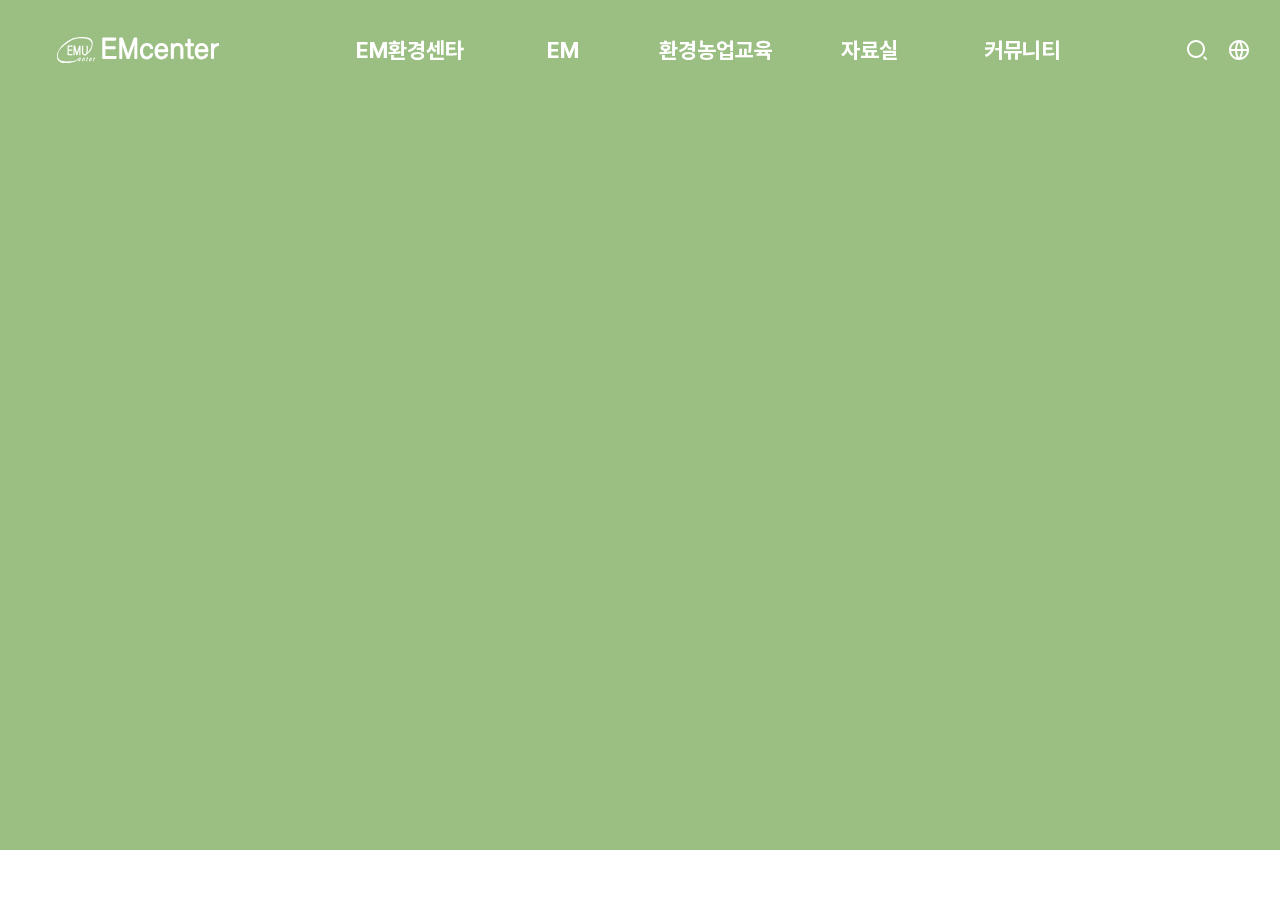
==== EM/index.html @ 622f56db "." ====
<!DOCTYPE html>
<html lang="ko">
<head>
    <meta charset="UTF-8">
    <meta name="viewport" content="width=device-width, initial-scale=1.0">
    <link rel="shortcut icon" type="image/x-icon" href="favicon.ico">
    <script src="js/jquery-3.7.1.min.js"></script>
    <script src="https://cdn.jsdelivr.net/npm/swiper@8/swiper-bundle.min.js"></script>
    <link rel="stylesheet" href="https://cdn.jsdelivr.net/npm/swiper@8/swiper-bundle.min.css">
    <link rel="stylesheet" href="css/main.css">
    <script src="js/common.js"></script>
    <script src="js/main.js"></script>
    <title>EM환경센타</title>
</head>
<body>
    <div class="skipnav">
        <a href="#container">본문 바로가기</a>
        <a href="#gnb">대메뉴 바로가기</a>
    </div>
    <div id="wrap" class="main">
        <header class="header">
            <div class="wrapper">
                <div class="inner">
                    <h1 class="logo"><a href="index.html">EMcenter</a></h1>
                    <nav class="gnb" id="gnb">
                        <button class="gnb_open">메뉴열기</button>
                        <div class="gnb_wrap">
                            <ul class="depth1">
                                <li>
                                    <a href="#n"><span>EM환경센타</span></a>
                                    <ul class="depth2">
                                        <li><a href="#n">센터소개</a></li>
                                        <li><a href="#n">주요연혁</a></li>
                                        <li><a href="#n">조직도</a></li>
                                        <li><a href="#n">사업안내</a></li>
                                        <li><a href="#n">오시는길</a></li>
                                    </ul>
                                </li>
                                <li>
                                    <a href="#n"><span>EM</span></a>
                                    <ul class="depth2">
                                        <li><a href="#n">EM 소개</a></li>
                                        <li><a href="#n">EM 활용분야</a></li>
                                        <li><a href="#n">EM 사용법</a></li>
                                    </ul>
                                </li>
                                <li>
                                    <a href="#n"><span>환경농업교육</span></a>
                                    <ul class="depth2">
                                        <li><a href="#n">교육과정</a></li>
                                        <li><a href="#n">교육일정</a></li>
                                        <li><a href="#n">생태문화대학</a></li>
                                    </ul>
                                </li>
                                <li>
                                    <a href="#n"><span>자료실</span></a>
                                    <ul class="depth2">
                                        <li><a href="#n">연구자료</a></li>
                                        <li><a href="#n">환경사례</a></li>
                                        <li><a href="#n">교육영상</a></li>
                                    </ul>
                                </li>
                                <li>
                                    <a href="#n"><span>커뮤니티</span></a>
                                    <ul class="depth2">
                                        <li><a href="#n">공지사항</a></li>
                                        <li><a href="#n">사용후기</a></li>
                                        <li><a href="#n">자주묻는질문</a></li>
                                        <li><a href="#n">문의하기</a></li>
                                    </ul>
                                </li>
                            </ul>
                    </div>
                    <button class="gnb_close">메뉴닫기</button>
                    </nav>
                    <div class="tnb">
                        <ul>
                            <li class="search"><a href="#n">검색</a></li>
                            <li class="lang"><a href="#n">외국어사이트</a></li>
                        </ul>
                    </div>
                </div>
            </div>
        </header>
        <div class="container" id="container">
            <section class="visual"></section>
            <section class="service"></section>
            <section class="biz"></section>
            <section class="EM"></section>
            <section class="news"></section>
        </div>
        <footer class="footer"></footer>
    </div>
    
</body>
</html>
---- EM/css/main.css ----
@import url(default.css);
@import url(common.css);
@import url(layout.css);

.visual {
    position: relative;
    background-color: #9BBF82;
    height: 850px;
}
.visual .swiper {
    height: 850px;
}
.swiper-slide img { 
    display:block; width:100%; height:100%; object-fit:cover; 
}
.visual .swiper .pagination {
    position: absolute;
    left: calc(50% - 20px);
    bottom: 20px;
    z-index: 10;
    width: auto;
}
.visual .swiper .pagination .swiper-pagination-bullet {
    background: transparent;
    opacity: 1;
    border: 1px solid #fff;
    width: 13px;
    height: 13px;
    outline: 0;
    margin: var(--swiper-pagination-bullet-horizontal-gap,3px);
}
.visual .swiper .pagination .swiper-pagination-bullet.swiper-pagination-bullet-active {
    background-color: #fff;
}
.visual ul li .tit {
    position: absolute;
    left: 50%;
    top: 45%;
    transform: translate(-50%,-50%);
    width: 1280px;
    z-index: 10;
    color: #fff;
    font-size: 17px;
}
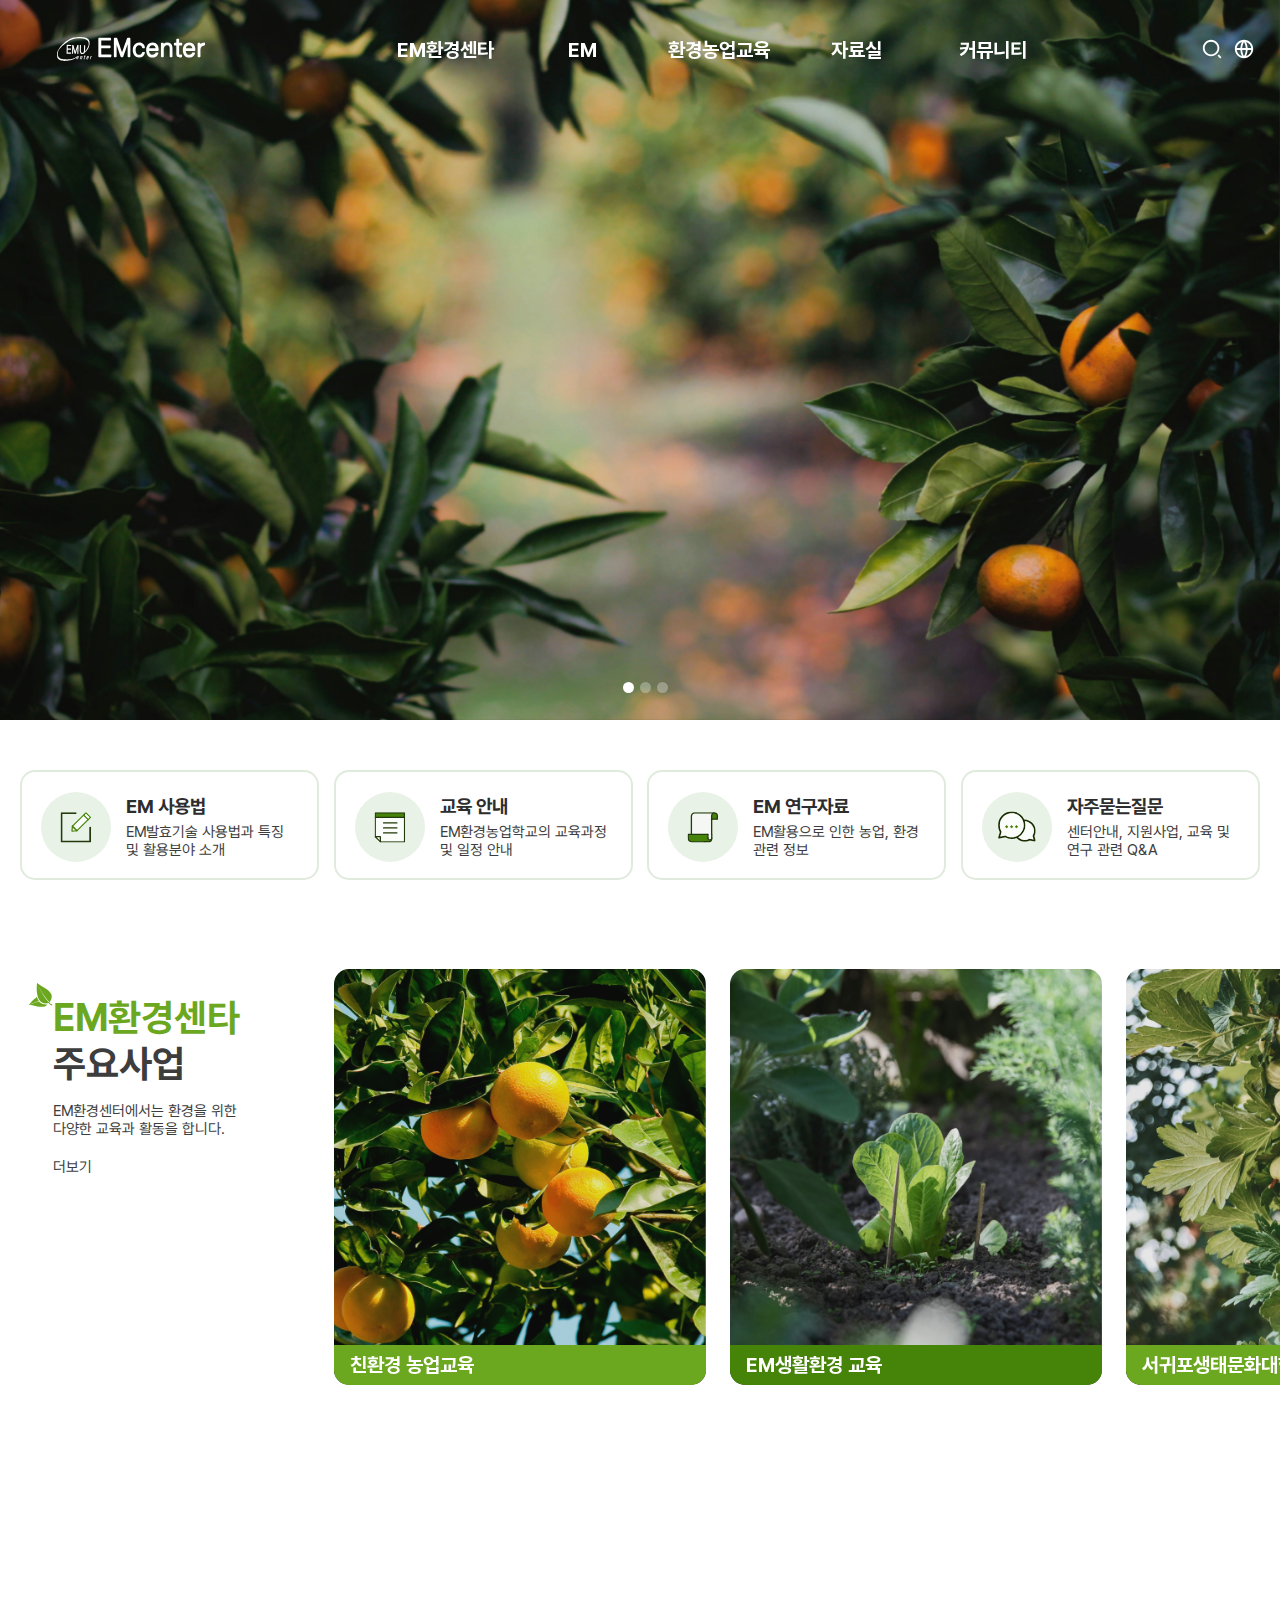
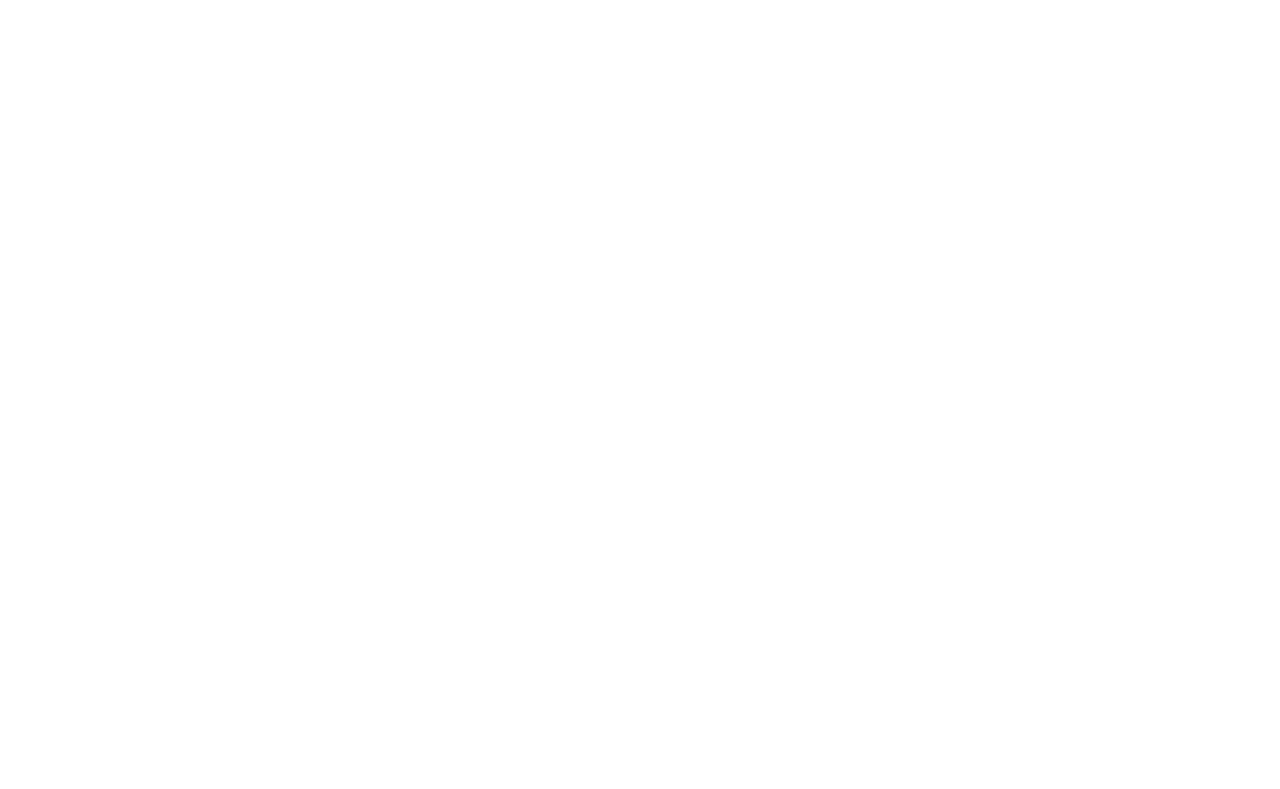
==== commit 4c9c5c8a: "." ====
--- a/EM/index.html
+++ b/EM/index.html
@@ -83,9 +83,108 @@
             </div>
         </header>
         <div class="container" id="container">
-            <section class="visual"></section>
-            <section class="service"></section>
-            <section class="biz"></section>
+            <section class="visual">
+                <div class="swiper">
+                    <ul class="swiper-wrapper"> 
+                        <li class="swiper-slide">
+                            <div class="tit">
+                                <h2>우리가 만드는<br><strong>EM환경센타</strong></h2>
+                                <p>자연의 흐름 속에서 건강한 우리의 농촌과 함께하기 위해<br>
+                                    EM(유용 미생물군)에 관한 기술과 정보를 제공합니다.</p>
+                            </div>
+                            <div class="photo"><img src="images/main/visual01.png" alt="귤밭사진"></div>
+                        </li>
+                        <li class="swiper-slide">
+                            <div class="tit">
+                                <h2>환경을 살리는<br><strong>EM의 항산화 작용</strong></h2>
+                                <p>EM환경센타가 오랜 시간 연구해온 유용 미생물의 항산화 작용은<br>
+                                    우리 모두가 함께 살아가는 청정 자연을 만들어갑니다. </p>
+                            </div>
+                            <div class="photo"><img src="images/main/visual02.png" alt="귤밭사진"></div>
+                        </li> 
+                        <li class="swiper-slide">
+                            <div class="tit">
+                                <h2>전세계 건강을 위한<br><strong>EM발효기술</strong></h2>
+                                <p>EM발효기술은 지구 생태계를 회복시킬 수 있는 대중적, 보편적 기술입니다.<br>
+                                    영양분이 풍부한 친환경 농산물로 영양불균형과 기아 문제 등을 해결합니다.</p>
+                            </div>
+                            <div class="photo"><img src="images/main/visual03.png" alt="귤밭사진"></div>
+                        </li>  
+                    </ul>
+                    <div class="pagination"></div> 
+                </div>
+            </section>
+            <section class="service">
+                <div class="wrapper">
+                    <ul>
+                        <li>
+                            <a href="#n" class="use">
+                                <h2>EM <br class="p_skip">사용법</h2>
+                                <span>EM발효기술 사용법과 특징 및 활용분야 소개</span>
+                            </a>
+                        </li>
+                        <li>
+                            <a href="#n" class="edu">
+                                <h2>교육 <br class="p_skip">안내</h2>
+                                <span>EM환경농업학교의 교육과정 및 일정 안내</span>
+                            </a>
+                        </li>
+                        <li>
+                            <a href="#n" class="paper">
+                                <h2>EM <br class="p_skip">연구자료</h2>
+                                <span>EM활용으로 인한 농업, 환경 관련 정보</span>
+                            </a>
+                        </li>
+                        <li>
+                            <a href="#n" class="qna">
+                                <h2>자주<br class="p_skip">묻는질문</h2>
+                                <span>센터안내, 지원사업, 교육 및 연구 관련 Q&A</span>
+                            </a>
+                        </li>
+                    </ul>
+                </div>
+            </section>
+            <section class="biz">
+                <div class="wrapper">
+                    <div class="inner">
+                        <div class="tit">
+                            <h2><strong>EM환경센타</strong><br>주요사업</h2>
+                            <p>EM환경센터에서는 환경을 위한<br>다양한 교육과 활동을 합니다.</p>
+                            <a href="#n"><span>더보기</span></a>
+                        </div>
+                        <div class="list">
+                            <div class="swiper">
+                                <ul class="swiper-wrapper">
+                                    <li class="swiper-slide">
+                                        <a href="#n" class="eco">
+                                            <span><img src="images/main/biz01.png" alt="감귤나무사진"></span>
+                                            <strong>친환경 농업교육</strong>
+                                        </a>
+                                    </li>
+                                    <li class="swiper-slide">
+                                        <a href="#n" class="emlife">
+                                            <span><img src="images/main/biz02.png" alt="식물사진"></span>
+                                            <strong>EM생활환경 교육</strong>
+                                        </a>
+                                    </li>
+                                    <li class="swiper-slide">
+                                        <a href="#n" class="bio">
+                                            <span><img src="images/main/biz03.png" alt="나무열매사진"></span>
+                                            <strong>서귀포생태문화대학</strong>
+                                        </a>
+                                    </li>
+                                    <li class="swiper-slide">
+                                        <a href="#n" class="social">
+                                            <span><img src="images/main/biz04.png" alt="손과사진"></span>
+                                            <strong>사회복지 재활지원</strong>
+                                        </a>
+                                    </li>
+                                </ul>
+                            </div>
+                        </div>
+                    </div>
+                </div>
+            </section>
             <section class="EM"></section>
             <section class="news"></section>
         </div>
--- a/EM/css/main.css
+++ b/EM/css/main.css
@@ -4,11 +4,9 @@
 
 .visual {
     position: relative;
-    background-color: #9BBF82;
-    height: 850px;
 }
 .visual .swiper {
-    height: 850px;
+    height: 830px;
 }
 .swiper-slide img { 
     display:block; width:100%; height:100%; object-fit:cover; 
@@ -23,7 +21,7 @@
 .visual .swiper .pagination .swiper-pagination-bullet {
     background: transparent;
     opacity: 1;
-    border: 1px solid #fff;
+    background-color: rgba(255, 255, 255, 0.3);
     width: 13px;
     height: 13px;
     outline: 0;
@@ -35,10 +33,472 @@
 .visual ul li .tit {
     position: absolute;
     left: 50%;
-    top: 45%;
-    transform: translate(-50%,-50%);
+    top: 47%;
+    transform: translate(-50%, -50%);
     width: 1280px;
     z-index: 10;
     color: #fff;
-    font-size: 17px;
-}
+    font-size: 1.25rem;
+    text-align: center;
+    line-height: 1.4;
+}
+.visual ul li .tit h2 {
+    font-size: 3.4375rem;
+    line-height: 1.2;
+    margin-bottom: 0.625rem;
+    display: inline-block;
+}
+.visual ul li .tit h2 strong {
+    font-weight: 700;
+}
+.visual ul li .photo {
+    height: 830px;
+ }
+.visual ul li.swiper-slide-active .photo img {
+    animation-name: visual_img;
+    animation-duration: 3s;
+    animation-iteration-count: 1;
+    animation-fill-mode: forwards;
+ }
+ @keyframes visual_img {
+     0% { transform:scale3d(1.2 ,1.2 ,1) } 
+     100% { transform:scale3d(1, 1, 1) } 
+ }
+ .visual ul li.swiper-slide-active .tit h2,
+ .visual ul li.swiper-slide-active .tit p {
+    animation-name: visual_tit;
+    animation-duration: 1s;
+    animation-iteration-count: 1;
+    animation-fill-mode: forwards;
+    opacity: 0;
+ }
+ .visual ul li.swiper-slide-active .tit p {
+    animation-delay: 0.3s;
+ }
+ @keyframes visual_tit { 
+     0% { transform:translate(0, 50px); opacity: 0; }  
+     100% { transform:translate(0, 0); opacity: 1; } 
+ }
+ @media screen and (max-width:1600px){
+    .visual .swiper {
+        height: 780px;
+    }
+    .visual ul li .photo {
+        height: 780px;
+     }
+    @media screen and (max-width:1320px){
+        .visual .swiper {
+            height: 720px;
+        }
+        .visual ul li .tit h2 {
+            font-size: 3.2rem;
+        }
+        .visual ul li .photo {
+            height: 720px;
+         }
+         .visual .swiper .pagination .swiper-pagination-bullet {
+            width: 11px;
+            height: 11px;
+        }
+    }
+    @media screen and (max-width:1024px){
+        .visual .swiper {
+            height: 650px;
+        }
+        .visual ul li .tit {
+            font-size: 1.13rem;
+        }
+        .visual ul li .tit h2 {
+            font-size: 3rem;
+        }
+        .visual ul li .photo {
+            height: 650px;
+         }
+         .visual .swiper .pagination {
+            bottom: 15px;
+        }
+         .visual .swiper .pagination .swiper-pagination-bullet {
+            width: 10px;
+            height: 10px;
+        }
+    }
+ }
+ @media screen and (max-width:768px){
+    .visual .swiper {
+        height: 520px;
+    }
+    .visual ul li .tit p {
+        display: none;
+    }
+    .visual ul li .photo {
+        height: 520px;
+     }
+     .visual .swiper .pagination {
+        bottom: 10px;
+    }
+     .visual .swiper .pagination .swiper-pagination-bullet {
+        width: 9px;
+        height: 9px;
+    }
+}
+@media screen and (max-width:500px){
+    .visual .swiper {
+        height: 380px;
+    }
+    .visual ul li .tit h2 {
+        font-size: 2.5rem;
+    }
+    .visual ul li .photo {
+        height: 380px;
+     }
+     
+}
+
+.service ul {
+    display: flex;
+    justify-content: space-between;
+    margin-top: 60px;
+}
+.service ul li {
+    width: calc(25% - 21px);
+    height: 130px;
+    border: 2px solid #E0EBDD;
+    border-radius: 15px;
+    padding: 25px 30px 0 128px;
+}
+.service ul li a {
+    display: block;
+    position: relative;
+}
+.service ul li a::before {
+    position: absolute;
+    left: -100px;
+    top: 0;
+    width: 80px;
+    height: 80px;
+    background-repeat: no-repeat;
+    background-position: center center;
+    background-size: contain;
+    content: "";
+}
+.service ul li a.use::before {
+    background-image: url("data:image/svg+xml,%3Csvg width='80' height='80' viewBox='0 0 80 80' fill='none' xmlns='http://www.w3.org/2000/svg'%3E%3Ccircle cx='40' cy='40' r='40' fill='%23E9F2E6'/%3E%3Cg clip-path='url(%23clip0_63_1443)'%3E%3Cpath d='M56.502 57.5997H23.1569C22.7499 57.5997 22.4001 57.2557 22.4001 56.8544V23.945C22.4001 23.5437 22.7499 23.1997 23.1569 23.1997H39.8581C40.2652 23.1997 40.6149 23.5437 40.6149 23.945C40.6149 24.3464 40.2079 25.2064 39.8008 25.2064H24.424V55.593H55.1776V40.3997C55.1776 39.9984 56.1007 39.6544 56.502 39.6544C56.9033 39.6544 57.2588 39.9984 57.2588 40.3997V56.9117C57.2015 57.2557 56.8517 57.5997 56.502 57.5997Z' fill='%23233A0C'/%3E%3Cpath d='M56.9664 28.4742L51.8637 23.4289C51.5713 23.1422 51.1069 23.1422 50.8145 23.4289L48.2632 25.9515L35.4492 38.6222C35.3288 38.7369 35.2141 38.9089 35.2141 39.0809L34.6924 44.6422C34.6924 44.8715 34.7497 45.0435 34.9274 45.2155C35.0994 45.3875 35.2714 45.4449 35.4492 45.4449C35.4492 45.4449 35.5065 45.3875 35.5065 45.4449L41.1309 44.9289C41.3029 44.8715 41.4806 44.8142 41.5953 44.6995L54.4093 32.0346L54.4208 32.0231L56.9664 29.5062C57.1384 29.3342 57.1957 29.1622 57.1957 28.9902C57.1957 28.8182 57.081 28.5889 56.9664 28.4742ZM53.922 30.5095L52.8785 31.5415L40.7812 43.4955L36.2576 43.8969L36.6646 39.4249L48.7562 27.4709L49.7997 26.4389L51.3363 24.9195L55.4585 28.9902L53.922 30.5095Z' fill='%23468409'/%3E%3Cpath d='M55.4586 28.9906L53.9221 30.5099L49.7998 26.4393L51.3363 24.9199L55.4586 28.9906Z' fill='white' fill-opacity='0.8'/%3E%3Cpath d='M52.8785 31.5419L40.7812 43.4959L36.2576 43.8972L36.6646 39.4252L48.7562 27.4712L52.8785 31.5419Z' fill='white' fill-opacity='0.8'/%3E%3Cpath d='M54.4208 32.0234L54.4094 32.0349C54.289 32.1495 54.0654 32.2585 53.8934 32.2585C53.7214 32.2585 53.5436 32.2011 53.3716 32.0292L52.8786 31.5418L48.7563 27.4711L48.2632 26.9838C47.9766 26.6971 47.9766 26.2385 48.2632 25.9518C48.5556 25.6651 49.02 25.6651 49.3067 25.9518L49.7998 26.4391L53.922 30.5098L54.4151 30.9972C54.7018 31.2838 54.7017 31.7368 54.4208 32.0234Z' fill='%23468409'/%3E%3Cpath d='M41.0736 44.9289C40.9016 44.9289 40.7238 44.8716 40.5518 44.6996L35.4492 39.6542C35.1568 39.3676 35.1568 38.9089 35.4492 38.6222C35.7416 38.3356 36.206 38.3356 36.4926 38.6222L41.5953 43.6676C41.882 43.9542 41.882 44.4129 41.5953 44.6996C41.4806 44.8142 41.2456 44.9289 41.0736 44.9289Z' fill='%23468409' stroke='%23468409' stroke-width='0.5' stroke-miterlimit='10'/%3E%3C/g%3E%3Cdefs%3E%3CclipPath id='clip0_63_1443'%3E%3Crect width='34.8587' height='34.4' fill='white' transform='translate(22.4001 23.1997)'/%3E%3C/clipPath%3E%3C/defs%3E%3C/svg%3E%0A");
+}
+.service ul li a.edu::before {
+    background-image: url("data:image/svg+xml,%3Csvg width='80' height='80' viewBox='0 0 80 80' fill='none' xmlns='http://www.w3.org/2000/svg'%3E%3Ccircle cx='40' cy='40' r='40' fill='%23E9F2E6'/%3E%3Cg clip-path='url(%23clip0_63_1444)'%3E%3Cpath d='M56.5592 23.9453H23.2084V28.9906H56.5592V23.9453Z' fill='%23468409'/%3E%3Cpath d='M56.5593 23.2002H23.2085C22.8014 23.2002 22.4574 23.5442 22.4574 23.9455V51.1215C22.4574 51.2935 22.5721 51.5229 22.6867 51.6375C22.7039 51.6547 22.7154 51.6662 22.7326 51.6777L28.3857 57.2677H28.3914L28.4889 57.3709C28.529 57.411 28.5634 57.4397 28.6035 57.4683C28.6035 57.4683 28.6035 57.4741 28.615 57.4741C28.6207 57.4798 28.6265 57.4855 28.6322 57.4855C28.6666 57.5142 28.7067 57.5314 28.7469 57.5486C28.787 57.5658 28.8214 57.5773 28.8615 57.583C28.9074 57.5945 28.959 57.6002 29.0106 57.6002H56.5593C56.909 57.6002 57.253 57.2562 57.3103 56.9122V23.9455C57.3103 23.5442 56.9663 23.2002 56.5593 23.2002ZM55.8025 56.1669H29.2973L28.2538 55.1349L24.8941 51.8095L23.9079 50.8349V24.6335H55.8025V56.1669Z' fill='%23233A0C'/%3E%3Cpath d='M28.2538 51.8096V55.1349L24.894 51.8096H28.2538Z' fill='white' fill-opacity='0.8'/%3E%3Cpath d='M23.9078 29.6787V50.3187H28.9532C29.3545 50.3187 29.7042 50.6627 29.7042 51.064V56.1667H55.8024V29.6787H23.9078ZM47.856 47.5667H32.6053C32.1982 47.5667 31.8485 47.2227 31.8485 46.8214C31.8485 46.42 32.1982 46.076 32.6053 46.076H47.856C48.263 46.076 48.6128 46.42 48.6128 46.8214C48.6128 47.2227 48.2057 47.5667 47.856 47.5667ZM47.856 41.8334H32.6053C32.1982 41.8334 31.8485 41.4894 31.8485 41.088C31.8485 40.6867 32.1982 40.3427 32.6053 40.3427H47.856C48.263 40.3427 48.6128 40.6867 48.6128 41.088C48.6128 41.4894 48.2057 41.8334 47.856 41.8334ZM47.856 36.1H32.6053C32.1982 36.1 31.8485 35.756 31.8485 35.3547C31.8485 34.9534 32.1982 34.6094 32.6053 34.6094H47.856C48.263 34.6094 48.6128 34.9534 48.6128 35.3547C48.5554 35.756 48.2057 36.1 47.856 36.1Z' fill='white' fill-opacity='0.8'/%3E%3Cpath d='M29.7043 51.0642V56.7975C29.7043 57.2562 29.3546 57.6002 29.0106 57.6002C28.959 57.6002 28.9074 57.6002 28.8615 57.583C28.8214 57.5772 28.787 57.5658 28.7468 57.5486C28.7067 57.5314 28.6666 57.5142 28.6322 57.4855C28.6264 57.4855 28.6207 57.4798 28.615 57.474C28.6092 57.474 28.6092 57.4683 28.6035 57.4683C28.5634 57.4396 28.529 57.411 28.4888 57.3708L28.3914 57.2734H28.3856C28.3054 57.1472 28.2538 57.0039 28.2538 56.8548V51.8095H23.1511C22.9963 51.8095 22.853 51.7636 22.7326 51.6776C22.7154 51.6662 22.7039 51.6547 22.6867 51.6375C22.5147 51.5056 22.4 51.2935 22.4 51.0642C22.4 50.961 22.423 50.8692 22.4574 50.7775C22.5778 50.5138 22.8472 50.3188 23.1511 50.3188H28.9532C29.3546 50.3188 29.7043 50.6628 29.7043 51.0642Z' fill='%23233A0C'/%3E%3Cpath d='M57.3103 28.9333C57.253 29.3347 56.909 29.6787 56.5593 29.6787H23.2085C22.8014 29.6787 22.4574 29.3347 22.4574 28.9333C22.4574 28.532 22.8014 28.188 23.2085 28.188H56.5593C56.9663 28.188 57.3103 28.532 57.3103 28.9333Z' fill='%23233A0C'/%3E%3Cpath d='M48.6128 35.3547C48.5554 35.756 48.2057 36.1 47.856 36.1H32.6053C32.1982 36.1 31.8485 35.756 31.8485 35.3547C31.8485 34.9534 32.1982 34.6094 32.6053 34.6094H47.856C48.263 34.6094 48.6128 34.9534 48.6128 35.3547Z' fill='%23233A0C'/%3E%3Cpath d='M48.6128 41.0881C48.6128 41.4894 48.2057 41.8334 47.856 41.8334H32.6053C32.1982 41.8334 31.8485 41.4894 31.8485 41.0881C31.8485 40.6868 32.1982 40.3428 32.6053 40.3428H47.856C48.263 40.3428 48.6128 40.6868 48.6128 41.0881Z' fill='%23233A0C'/%3E%3Cpath d='M48.6128 46.8215C48.6128 47.2228 48.2057 47.5668 47.856 47.5668H32.6053C32.1982 47.5668 31.8485 47.2228 31.8485 46.8215C31.8485 46.4202 32.1982 46.0762 32.6053 46.0762H47.856C48.263 46.0762 48.6128 46.4202 48.6128 46.8215Z' fill='%23233A0C'/%3E%3C/g%3E%3Cdefs%3E%3CclipPath id='clip0_63_1444'%3E%3Crect width='34.9103' height='34.4' fill='white' transform='translate(22.4 23.2002)'/%3E%3C/clipPath%3E%3C/defs%3E%3C/svg%3E%0A");
+}
+.service ul li a.paper::before {
+    background-image: url("data:image/svg+xml,%3Csvg width='80' height='80' viewBox='0 0 80 80' fill='none' xmlns='http://www.w3.org/2000/svg'%3E%3Ccircle cx='40' cy='40' r='40' fill='%23E9F2E6'/%3E%3Cg clip-path='url(%23clip0_63_1445)'%3E%3Cpath d='M45.5583 52.6205C45.5583 53.1929 45.7873 53.7652 46.1937 54.1659C46.6 54.5666 47.1209 54.7955 47.7562 54.7955C48.9697 54.7955 49.9542 53.8225 49.9542 52.6205V53.8225C49.9542 55.5396 48.5633 56.9133 46.829 56.9133H27.2651C24.9469 56.9133 23.0981 55.0817 23.0981 52.7922V48.3276H45.564V52.6205H45.5583Z' fill='%23468409'/%3E%3Cpath d='M56.4451 27.2068V31.1562H49.9028V27.2068C49.9028 26.291 50.252 25.4897 50.8301 24.9173C51.351 24.4021 52.0435 24.0587 52.7991 24.0015H53.1482C54.9455 24.0015 56.4509 25.4324 56.4509 27.2068H56.4451Z' fill='%23468409'/%3E%3Cpath d='M52.7989 24.0016C52.0433 24.116 51.3507 24.4595 50.8299 24.9174C50.2518 25.4898 49.9026 26.2911 49.9026 27.2069V52.6205C49.9026 53.8225 48.9181 54.7956 47.7047 54.7956C47.1266 54.7956 46.5485 54.5666 46.1421 54.166C45.7357 53.7653 45.5067 53.2502 45.5067 52.6205V48.3277H26.7441V27.7793C26.7441 25.6615 28.4785 23.9443 30.6249 23.9443H52.7989V24.0016Z' fill='%23F7F7F7' fill-opacity='0.8'/%3E%3Cpath d='M26.7442 49.0144C26.3378 49.0144 25.9944 48.671 25.9944 48.2703V27.7791C25.9887 25.2607 28.0721 23.2573 30.562 23.2573H52.7989C53.2053 23.2573 53.5545 23.6008 53.5545 24.0014C53.5545 24.4021 53.2053 24.6883 52.7989 24.6883H30.6192C28.8792 24.6883 27.494 26.062 27.494 27.7791V48.2703C27.494 48.671 27.1449 49.0144 26.7442 49.0144Z' fill='%23233A0C'/%3E%3Cpath d='M46.7776 57.6H41.4488C41.0424 57.6 40.699 57.2566 40.699 56.8559C40.699 56.4552 41.0481 56.1118 41.4488 56.1118H46.7776C48.1113 56.1118 49.2103 55.0243 49.2103 53.7078V52.5058C49.2103 52.1051 49.5594 51.7617 49.9601 51.7617C50.3607 51.7617 50.7156 52.1051 50.7156 52.5058V53.7078C50.6584 55.8828 48.9183 57.6 46.7776 57.6Z' fill='%23233A0C'/%3E%3Cpath d='M49.9028 49.0145C49.4964 49.0145 49.1472 48.6711 49.1472 48.2705V31.0991C49.1472 30.6984 49.4964 30.355 49.9028 30.355C50.3091 30.355 50.6526 30.6984 50.6526 31.0991V48.2705C50.6526 48.6711 50.3034 49.0145 49.9028 49.0145Z' fill='%23233A0C'/%3E%3Cpath d='M56.4451 31.8431H49.9028C49.4964 31.8431 49.1472 31.4997 49.1472 31.099V27.1496C49.1472 26.1193 49.5536 25.089 50.3034 24.345C50.9388 23.7153 51.8088 23.3147 52.6788 23.2002H53.1424C55.3404 23.2002 57.1376 24.9746 57.1376 27.1496V31.099C57.1376 31.4997 56.7885 31.8431 56.4451 31.8431ZM50.6583 30.4122H55.6952V27.2069C55.6952 25.8331 54.539 24.6884 53.1482 24.6884H52.8562C52.2781 24.7456 51.7573 25.0318 51.3509 25.4325C50.8873 25.8904 50.6011 26.52 50.6011 27.2069V30.4122H50.6583Z' fill='%23233A0C'/%3E%3Cpath d='M45.5583 53.4792C45.1519 53.4792 44.8027 53.1358 44.8027 52.7351V52.5634C44.8027 52.1628 45.1519 51.8193 45.5583 51.8193C45.9647 51.8193 46.3081 52.1628 46.3081 52.5634V52.7351C46.3081 53.193 45.9589 53.4792 45.5583 53.4792Z' fill='%23233A0C'/%3E%3Cpath d='M41.3915 57.6001H27.2651C24.6036 57.6001 22.3999 55.4251 22.3999 52.7922V48.3276C22.3999 47.9269 22.7491 47.5835 23.1497 47.5835H45.6156C46.022 47.5835 46.3712 47.9269 46.3712 48.3276C46.3712 48.7283 46.022 49.0717 45.6156 49.0717H23.848V52.8494C23.848 54.7382 25.4106 56.2264 27.2651 56.2264H41.3915C41.7978 56.2264 42.1413 56.5699 42.1413 56.9705C42.1413 57.2567 41.7921 57.6001 41.3915 57.6001Z' fill='%23233A0C'/%3E%3Cpath d='M47.762 55.4823C47.0064 55.4823 46.2566 55.1961 45.7357 54.6238C45.2149 54.0514 44.8657 53.3645 44.8657 52.6204V48.3276C44.8657 47.9269 45.2149 47.5835 45.6155 47.5835C46.0162 47.5835 46.3711 47.9269 46.3711 48.3276V52.6204C46.3711 53.0211 46.5428 53.3645 46.7775 53.6507C47.0694 53.9369 47.4128 54.0514 47.8192 54.0514C48.632 54.0514 49.2673 53.4218 49.2673 52.6204V48.3276C49.2673 47.9269 49.6165 47.5835 50.0229 47.5835C50.4292 47.5835 50.7784 47.9269 50.7784 48.3276V52.6204C50.6639 54.1659 49.3303 55.4823 47.7677 55.4823H47.762Z' fill='%23233A0C'/%3E%3C/g%3E%3Cdefs%3E%3CclipPath id='clip0_63_1445'%3E%3Crect width='34.7434' height='34.4' fill='white' transform='translate(22.3999 23.2002)'/%3E%3C/clipPath%3E%3C/defs%3E%3C/svg%3E%0A");
+}
+.service ul li a.qna::before {
+    background-image: url("data:image/svg+xml,%3Csvg width='80' height='80' viewBox='0 0 80 80' fill='none' xmlns='http://www.w3.org/2000/svg'%3E%3Ccircle cx='40' cy='40' r='40' fill='%23E9F2E6'/%3E%3Cg clip-path='url(%23clip0_63_1446)'%3E%3Cpath d='M59.7908 50.3156C60.8218 48.4502 61.3641 46.3524 61.3641 44.2068C61.3641 37.4484 55.2196 31.5184 48.1989 31.4648C45.7137 26.1188 40.2962 22.3999 34.0206 22.3999C25.4086 22.3999 18.3999 29.4027 18.3999 38.0206C18.3999 40.7144 19.0972 43.3546 20.4143 45.6849L18.5131 51.9188C18.4059 52.2526 18.4893 52.6221 18.7217 52.8783C18.9601 53.1406 19.3177 53.2598 19.6574 53.1942L26.7019 51.8175C28.9488 53.0095 31.4698 53.6412 34.0206 53.6412C35.9277 53.6412 37.7574 53.2955 39.4499 52.6638C41.8398 55.298 45.2071 56.7999 48.777 56.7999C50.8034 56.7999 52.8178 56.3052 54.6117 55.3636L60.1185 56.4423C60.4642 56.5079 60.8218 56.3887 61.0542 56.1324C61.2926 55.8702 61.3701 55.5066 61.2688 55.1669L59.7908 50.3156ZM34.0206 51.6387C31.6903 51.6387 29.3838 51.0368 27.3515 49.8925C27.2025 49.809 27.0357 49.7673 26.8628 49.7673C26.7973 49.7673 26.7317 49.7733 26.6721 49.7852L20.909 50.9116L22.4526 45.8517C22.536 45.5835 22.5002 45.2856 22.3513 45.0472C21.0759 42.9314 20.4024 40.4998 20.4024 38.0206C20.4024 30.5052 26.5112 24.3964 34.0206 24.3964C41.5299 24.3964 47.6447 30.5052 47.6447 38.0206C47.6447 45.5359 41.5299 51.6387 34.0206 51.6387ZM57.7465 50.4825L58.873 54.1597L54.6415 53.3313C54.4091 53.2896 54.1647 53.3253 53.9621 53.4445C52.3827 54.3325 50.5888 54.7974 48.777 54.7974C45.9938 54.7974 43.3536 53.7127 41.3809 51.7937C46.2918 49.1535 49.6412 43.9684 49.6412 38.0206C49.6412 36.4472 49.4088 34.9334 48.9737 33.503C54.5998 33.956 59.3676 38.7655 59.3676 44.2068C59.3676 46.1378 58.8432 48.0271 57.8479 49.672C57.6989 49.9163 57.6631 50.2084 57.7465 50.4825Z' fill='%231A2D00'/%3E%3Cpath d='M57.7465 50.4824L58.8729 54.1596L54.6414 53.3312C54.409 53.2895 54.1646 53.3252 53.962 53.4444C52.3827 54.3325 50.5888 54.7973 48.777 54.7973C45.9937 54.7973 43.3536 53.7126 41.3809 51.7936C46.2917 49.1534 49.6411 43.9683 49.6411 38.0205C49.6411 36.4471 49.4087 34.9333 48.9737 33.5029C54.5997 33.9559 59.3676 38.7654 59.3676 44.2067C59.3676 46.1377 58.8431 48.027 57.8478 49.6719C57.6988 49.9162 57.663 50.2083 57.7465 50.4824Z' fill='white' fill-opacity='0.8'/%3E%3Cpath d='M34.0205 24.3965C26.5111 24.3965 20.4023 30.5053 20.4023 38.0206C20.4023 40.4999 21.0758 42.9315 22.3512 45.0472C22.5002 45.2856 22.536 45.5836 22.4525 45.8518L20.9089 50.9117L26.6721 49.7853C26.7317 49.7733 26.7972 49.7674 26.8628 49.7674C27.0356 49.7674 27.2025 49.8091 27.3515 49.8925C29.3838 51.0368 31.6902 51.6388 34.0205 51.6388C41.5299 51.6388 47.6446 45.53 47.6446 38.0206C47.6446 30.5112 41.5299 24.3965 34.0205 24.3965ZM28.1739 40.7323C27.578 40.7323 27.0952 40.2496 27.0952 39.6536C27.0952 39.0576 27.578 38.5749 28.1739 38.5749C28.7699 38.5749 29.2527 39.0636 29.2527 39.6536C29.2527 40.2436 28.7699 40.7323 28.1739 40.7323ZM33.7821 40.7323C33.1861 40.7323 32.7034 40.2496 32.7034 39.6536C32.7034 39.0576 33.1861 38.5749 33.7821 38.5749C34.3781 38.5749 34.8608 39.0636 34.8608 39.6536C34.8608 40.2436 34.3781 40.7323 33.7821 40.7323ZM39.3962 40.7323C38.8003 40.7323 38.3175 40.2496 38.3175 39.6536C38.3175 39.0576 38.8003 38.5749 39.3962 38.5749C39.9922 38.5749 40.475 39.0636 40.475 39.6536C40.475 40.2436 39.9922 40.7323 39.3962 40.7323Z' fill='white' fill-opacity='0.8'/%3E%3Cpath d='M28.1739 40.7322C28.7697 40.7322 29.2527 40.2492 29.2527 39.6534C29.2527 39.0577 28.7697 38.5747 28.1739 38.5747C27.5782 38.5747 27.0952 39.0577 27.0952 39.6534C27.0952 40.2492 27.5782 40.7322 28.1739 40.7322Z' fill='%23487A00' stroke='%23487A00' stroke-miterlimit='10'/%3E%3Cpath d='M33.7821 40.7322C34.3779 40.7322 34.8608 40.2492 34.8608 39.6534C34.8608 39.0577 34.3779 38.5747 33.7821 38.5747C33.1863 38.5747 32.7034 39.0577 32.7034 39.6534C32.7034 40.2492 33.1863 40.7322 33.7821 40.7322Z' fill='%23487A00' stroke='%23487A00' stroke-miterlimit='10'/%3E%3Cpath d='M39.3964 40.7322C39.9921 40.7322 40.4751 40.2492 40.4751 39.6534C40.4751 39.0577 39.9921 38.5747 39.3964 38.5747C38.8006 38.5747 38.3176 39.0577 38.3176 39.6534C38.3176 40.2492 38.8006 40.7322 39.3964 40.7322Z' fill='%23487A00' stroke='%23487A00' stroke-miterlimit='10'/%3E%3C/g%3E%3Cdefs%3E%3CclipPath id='clip0_63_1446'%3E%3Crect width='42.9642' height='34.4' fill='white' transform='translate(18.3999 22.3999)'/%3E%3C/clipPath%3E%3C/defs%3E%3C/svg%3E%0A");
+}
+.service ul li a h2 {
+    font-size: 22px;
+    font-weight: 700;
+    color: #2d2d2d;
+    padding: 4px 0 0 0;
+    margin: 0 0 8px 0;
+}
+.service ul li a h2 .p_skip {
+    display: none;
+}
+.service ul li a span {
+    line-height: 1.2;
+    height: 2.4em;
+    overflow: hidden;
+    display: block;
+}
+
+@media screen and (max-width:1320px){
+    .service ul {
+        margin-top: 50px;
+    }
+    .service ul li {
+        height: 110px;
+        width: calc(25% - 11px);
+        padding: 20px 20px 0 104px;
+    }
+    .service ul li a::before {
+        left: -85px;
+        top: 0;
+        width: 70px;
+        height: 70px;
+    }
+    .service ul li a h2 {
+        font-size: 19px;
+        margin-bottom: 4px;
+    }
+}
+@media screen and (max-width:1024px){
+    .service ul {
+        margin-top: 40px;
+    }
+    .service ul li {
+        height: 100px;
+        width: calc(25% - 11px);
+        padding: 55px 20px 0 20px;
+    }
+    .service ul li a::before {
+        left: 50%;
+        top: -20px;
+        transform: translate(-50%, -50%);
+        width: 47px;
+        height: 47px;
+    }
+    .service ul li a h2 {
+        text-align: center;
+        font-size: 17px;
+        margin: 0;
+        padding: 9px 0 0 0;
+    }
+    .service ul li a span {
+        display: none;
+    }
+}
+@media screen and (max-width:768px){
+    .service ul {
+        margin-top: 30px;
+    }
+    .service ul li {
+        height: 115px;
+        width: calc(25% - 7px);
+        padding: 57px 20px 0 20px;
+    }
+    .service ul li a::before {
+        top: -25px;
+        width: 42px;
+        height: 42px;
+    }
+    .service ul li a h2 {
+        text-align: center;
+        font-size: 16px;
+        margin: 0;
+        padding: 3px 0 0 0;
+    }
+    .service ul li a h2 .p_skip {
+        display: block;
+    }
+}
+@media screen and (max-width:500px){
+    .service ul {
+        margin-top: 20px;
+    }
+    .service ul li {
+        height: 95px;
+        width: 25%;
+        border-right: 0;
+        border-radius: 0;
+        padding: 50px 10px 0 10px;
+    }
+    .service ul li:first-child {
+        border-radius: 10px 0 0 10px;
+    }
+    .service ul li:last-child {
+        border-right: 2px solid #E0EBDD;
+        border-radius: 0 10px 10px 0;
+    }
+    .service ul li a::before {
+        top: -25px;
+        width: 36px;
+        height: 36px;
+    }
+    .service ul li a h2 {
+        font-size: 13px;
+        padding: 0;
+    }
+}
+
+.biz .inner {
+    margin-top: 110px;
+    position: relative;
+}
+.biz .tit {
+    float: left;
+    margin: 33px 0 0 35px;
+}
+.biz .tit h2 {
+    font-size: 45px;
+    font-weight: 700;
+}
+.biz .tit h2 strong {
+    color: #6BA81F;
+    position: relative;
+}
+.biz .tit h2 strong::before {
+    position: absolute;
+    left: -26px;
+    top: -14px;
+    width: 32px;
+    height: 31px;
+    content: "";
+    z-index: 10;
+    background-repeat: no-repeat;
+    background-position: center center;
+    background-size: contain;
+    background-image: url("data:image/svg+xml,%3Csvg width='38' height='39' viewBox='0 0 38 39' fill='none' xmlns='http://www.w3.org/2000/svg'%3E%3Cg clip-path='url(%23clip0_63_1054)'%3E%3Cpath d='M14.7805 27.2653C14.4134 26.9212 14.0688 26.5348 13.7496 26.1428C10.9143 26.8819 8.23875 27.7451 6.12513 28.5096C3.35381 29.5167 1.5575 30.3009 1.5575 30.3009C1.5575 30.3009 3.32591 29.4377 6.06376 28.3263C8.08483 27.5026 10.651 26.5519 13.3939 25.7056C12.2123 24.1374 11.3291 22.2844 10.6961 20.2903C4.71941 24.2224 0 31.0371 0 31.0371C0 31.0371 2.27222 30.9242 5.79228 31.6404C11.9145 32.8783 20.7035 35.9015 24.8194 30.2066C20.7377 30.6807 17.3671 29.7021 14.7805 27.2653Z' fill='%236BA81F'/%3E%3Cpath d='M26.4858 28.4661C26.5727 28.5479 26.6567 28.641 26.7464 28.7115C27.0518 29.0161 27.3545 29.284 27.6629 29.5294C27.9572 29.7832 28.2403 30.0342 28.5235 30.2373C28.8067 30.4404 29.0674 30.6378 29.3197 30.8211C29.5777 30.9819 29.8133 31.137 30.0292 31.2752C30.447 31.56 30.8258 31.7152 31.0642 31.859C31.3054 31.9916 31.4316 32.0592 31.4316 32.0592L32.0243 30.7448C32.0243 30.7448 31.9065 30.6912 31.6849 30.5756C31.4633 30.46 31.1238 30.3387 30.7228 30.0821C30.5265 29.9608 30.2965 29.8311 30.0581 29.6872C29.8225 29.5321 29.5674 29.3601 29.3038 29.1739C29.0262 28.9962 28.7599 28.7734 28.4599 28.5422C28.1571 28.3222 27.8628 28.0683 27.5601 27.8004C27.2462 27.5296 26.9351 27.2476 26.6184 26.9402C26.3018 26.6328 25.9739 26.3225 25.6461 25.9643C25.3127 25.6287 24.9849 25.2705 24.6628 24.8897C24.3267 24.5174 24.0046 24.1367 23.6769 23.7305C22.3606 22.1285 21.07 20.3291 19.8695 18.4563C17.4655 14.722 15.3963 10.748 13.9737 7.71594C12.5399 4.6811 11.7246 2.60522 11.7246 2.60522C11.7246 2.60522 12.6045 4.66136 14.1227 7.64543C15.6409 10.6295 17.8226 14.5358 20.339 18.2024C21.5987 20.0301 22.9455 21.7957 24.3068 23.361C24.6485 23.7587 24.9847 24.131 25.3237 24.492C25.6599 24.8643 26.0045 25.2028 26.3408 25.5271C26.6742 25.8627 27.0133 26.1758 27.3328 26.4719C27.6047 26.7201 27.8681 26.9542 28.1372 27.1657C36.7499 15.02 23.7205 9.44445 16.2439 4.80784C12.7748 2.65312 10.9844 0.800106 10.9844 0.800106C11.0181 0.808566 6.28374 32.8672 26.4858 28.4661Z' fill='%236BA81F'/%3E%3C/g%3E%3Cdefs%3E%3CclipPath id='clip0_63_1054'%3E%3Crect width='32.0018' height='31' fill='white' transform='translate(0 31.0371) rotate(-75.9003)'/%3E%3C/clipPath%3E%3C/defs%3E%3C/svg%3E%0A");
+}
+.biz .tit p {
+    margin-top: 20px;
+}
+.biz .tit a {
+    display: block;
+    margin-top: 23px;
+}
+.biz .list { 
+    margin-left: 327px;;
+    width: 1300px;
+}
+.biz .swiper-slide {
+    width: 443px;
+}
+.biz .swiper-slide a {
+    display: block;
+    font-size: 0;
+    line-height: 0;
+    padding: 4px;
+}
+.biz .swiper-slide a img { 
+    border-radius: 15px;
+    display:block; width:100%; height:100%; object-fit:cover; 
+} 
+.biz .swiper-slide a span {
+    position: relative;
+}
+.biz .swiper-slide a strong {
+    position: absolute;
+    left: 20px;
+    bottom: 29px;
+    content: "";
+    z-index: 10;
+    color: #fff;
+    font-size: 23px;
+    font-weight: 700;
+}
+.biz .swiper-slide a span::after {
+    position: absolute;
+    left: 0;
+    bottom: 0;
+    background-color: #6BA81F;
+    content: "";
+    width: 100%;
+    height: 50px;
+    border-radius: 0 0 15px 15px;
+}
+.biz .swiper-slide a.emlife span::after,
+.biz .swiper-slide a.social span::after {
+    background-color: #468409;
+}
+
+@media screen and (max-width:1600px){
+    .biz .swiper-slide {
+        width: 420px;
+    }
+}
+@media screen and (max-width:1320px){
+    .biz .inner {
+        margin-top: 85px;
+    }
+    .biz .tit {
+        margin: 30px 0 0 33px;
+    }
+    .biz .tit h2 {
+        font-size: 38px;
+    }
+    .biz .tit h2 strong::before {
+        left: -25px;
+        top: -13px;
+        width: 30px;
+        height: 29px;
+    }
+    .biz .tit p {
+        margin-top: 16px;
+    }
+    .biz .tit a {
+        margin-top: 20px;
+    }
+    .biz .list { 
+        margin-left: 310px;
+    }
+    .biz .swiper-slide {
+        width: 380px;
+    }
+    .biz .swiper-slide a strong {
+        bottom: 24px;
+        font-size: 20px;
+    }
+    .biz .swiper-slide a span::after {
+        height: 40px;
+    }
+}
+@media screen and (max-width:1024px){
+    .biz .inner {
+        margin-top: 70px;
+    }
+    .biz .tit {
+        margin: 30px 0 0 33px;
+    }
+    .biz .tit h2 {
+        font-size: 35px;
+    }
+    .biz .tit h2 strong::before {
+        left: -23px;
+        top: -13px;
+        width: 28px;
+        height: 27px;
+    }
+    .biz .tit p {
+        margin-top: 14px;
+    }
+    .biz .tit a {
+        margin-top: 18px;
+    }
+    .biz .list { 
+        margin-left: 270px;
+    }
+    .biz .swiper-slide {
+        width: 350px;
+    }
+    .biz .swiper-slide a strong {
+        bottom: 22px;
+        font-size: 18px;
+    }
+    .biz .swiper-slide a span::after {
+        background-color: #6BA81F;
+        height: 36px;
+    }
+}
+@media screen and (max-width:768px){
+    .biz .inner {
+        margin-top: 55px;
+    }
+    .biz .tit {
+        margin: 25px 0 0 33px;
+    }
+    .biz .tit h2 {
+        font-size: 30px;
+    }
+    .biz .tit h2 strong::before {
+        left: -21px;
+        top: -10px;
+        width: 25px;
+        height: 23px;
+    }
+    .biz .tit p {
+        margin-top: 12px;
+    }
+    .biz .tit a {
+        margin-top: 15px;
+    }
+    .biz .list {
+        width: auto;
+    }
+    .biz .list ul {
+        display: flex;
+        flex-wrap: wrap;
+    }
+    .biz .list ul li {
+        width: calc(50% - 8px);
+    }
+    
+}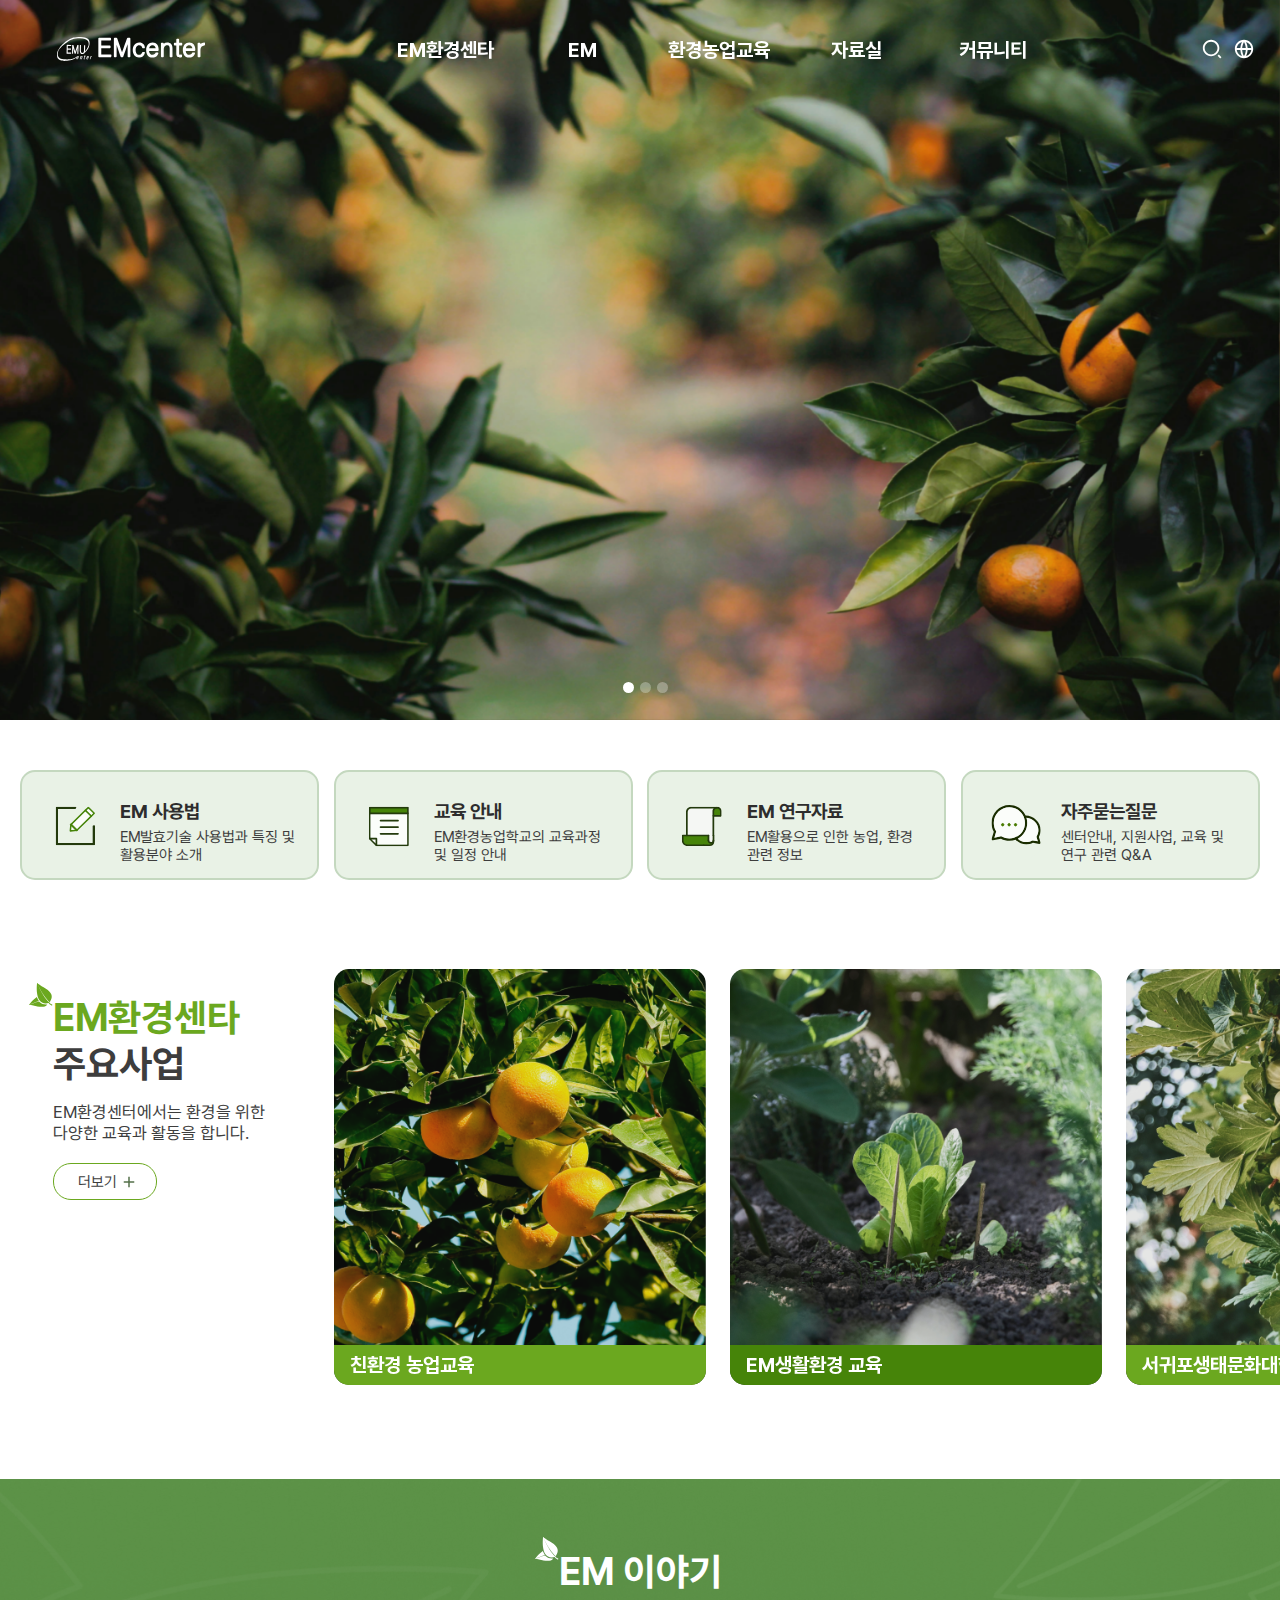
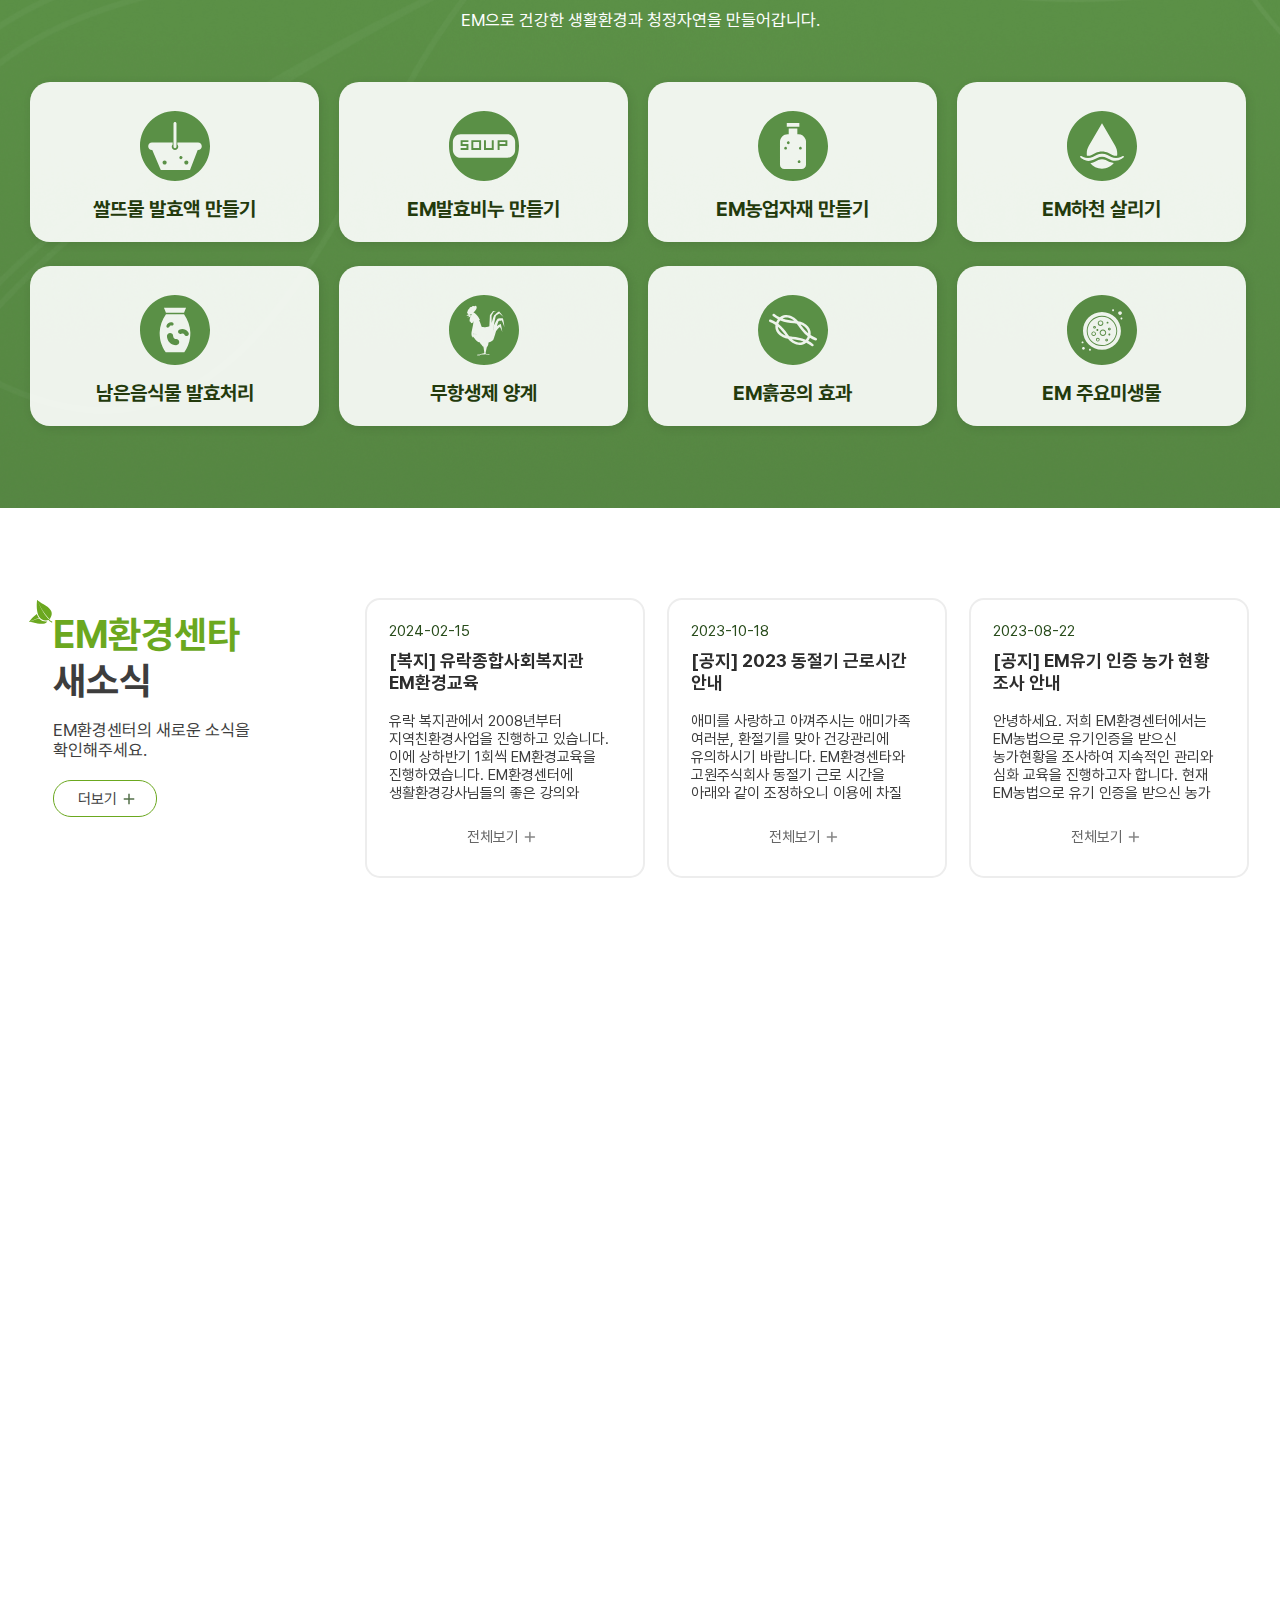
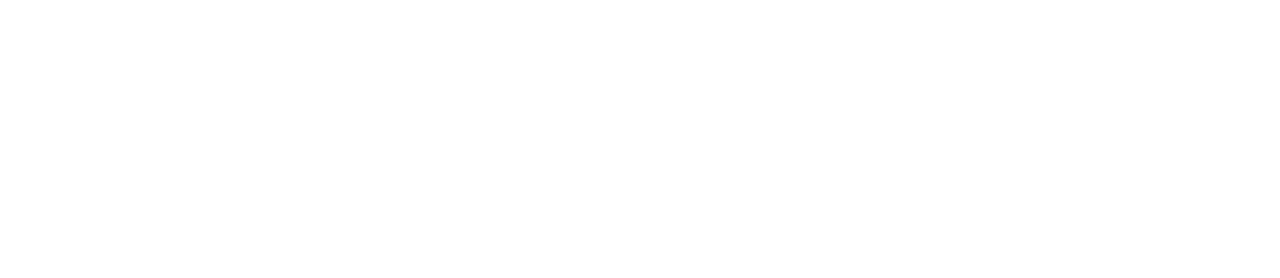
==== commit 545b6352: "." ====
--- a/EM/index.html
+++ b/EM/index.html
@@ -96,9 +96,9 @@
                         </li>
                         <li class="swiper-slide">
                             <div class="tit">
-                                <h2>환경을 살리는<br><strong>EM의 항산화 작용</strong></h2>
+                                <h2>환경을 살리는<br><strong>EM 항산화작용</strong></h2>
                                 <p>EM환경센타가 오랜 시간 연구해온 유용 미생물의 항산화 작용은<br>
-                                    우리 모두가 함께 살아가는 청정 자연을 만들어갑니다. </p>
+                                    우리 모두가 함께 살아가는 청정 자연을 만들어갑니다.</p>
                             </div>
                             <div class="photo"><img src="images/main/visual02.png" alt="귤밭사진"></div>
                         </li> 
@@ -148,9 +148,9 @@
                 <div class="wrapper">
                     <div class="inner">
                         <div class="tit">
-                            <h2><strong>EM환경센타</strong><br>주요사업</h2>
-                            <p>EM환경센터에서는 환경을 위한<br>다양한 교육과 활동을 합니다.</p>
-                            <a href="#n"><span>더보기</span></a>
+                            <h2><strong>EM환경센타 </strong><br>주요사업</h2>
+                            <p>EM환경센터에서는 환경을 위한 <br>다양한 교육과 활동을 합니다.</p>
+                            <a href="#n">더보기</a>
                         </div>
                         <div class="list">
                             <div class="swiper">
@@ -185,8 +185,118 @@
                     </div>
                 </div>
             </section>
-            <section class="EM"></section>
-            <section class="news"></section>
+            <section class="em">
+                <div class="wrapper">
+                    <div class="tit">
+                        <h2><strong>EM 이야기</strong></h2>
+                        <p>EM으로 건강한 생활환경과 청정자연을 만들어갑니다.</p>
+                    </div>
+                    <div class="list">
+                        <ul>
+                            <li>
+                                <a href="#n" class="em_liquid">
+                                <strong>쌀뜨물 발효액 <br>만들기</strong>
+                                <span class="memo">신선한 쌀뜨물을 페트병에 넣고 5cm정도 공간을 남겨둔다. 위 재료를 배합하여 따뜻한(20~40℃) 곳에서 일주일을 밀폐하여 둔다.</span>
+                                <span class="more">전체보기</span>
+                                </a>
+                            </li>
+                            <li>
+                                <a href="#n" class="em_soap">
+                                <strong>EM발효비누 <br>만들기</strong>
+                                <span class="memo">￭ 준비물 : 가성소다(NaOH), 쌀뜨물 발효액, 폐식용유, 플라스틱 통, 저울, 젓는 도구, 제조 틀(우유팩도 가능)<br>
+                                    ￭ 가정, 급식소, 호텔의 폐식용유 : 1~2회 사용한 폐식용유(산화가 덜 됨), 식물성이 많음</span>
+                                <span class="more">전체보기</span>
+                                </a>
+                            </li>
+                            <li>
+                                <a href="#n" class="em_material">
+                                <strong>EM농업자재 <br>만들기</strong>
+                                <span class="memo">EM 발효액 제조 : 물 18ℓ  당밀 1ℓ  EM 1ℓ -> 1주일 정도 밀봉 발효 후 사용	관수, 엽면 시비 시 100 ~ 1,000배 희석해서 사용한다.</span>
+                                <span class="more">전체보기</span>
+                                </a>
+                            </li>
+                            <li>
+                                <a href="#n" class="em_save">
+                                <strong>EM하천 <br>살리기</strong>
+                                <span class="memo">신선한 쌀뜨물을 페트병에 넣고 5cm정도 공간을 남겨둔다.
+                                    위 재료를 배합하여 따뜻한(20~40℃) 곳에서 일주일을 밀폐하여 둔다.</span>
+                                <span class="more">전체보기</span>
+                                </a>
+                            </li>
+                            <li>
+                                <a href="#n" class="foodwaste">
+                                <strong>남은음식물 <br>발효처리</strong>
+                                <span class="memo">가정에서 남은 음식물에 쌀뜨물발효액을 골고루 뿌리고 밀폐한다. 남은 음식물이 발효되면 양질의 유기질 발효퇴비가 되어 화분이나 텃밭에 사용한다.
+                                    </span>
+                                <span class="more">전체보기</span>
+                                </a>
+                            </li>
+                            <li>
+                                <a href="#n" class="poultry">
+                                <strong>무항생제 <br>양계</strong>
+                                <span class="memo">EM발효액을 이용하여 무항생제 사료로 육질의 개선이 된다. 본뇨-유기 발효 퇴비로 악취제거, 사육동물의 건강증진, 축산 환경 개선 가능하다.</span>
+                                <span class="more">전체보기</span>
+                                </a>
+                            </li>
+                            <li>
+                                <a href="#n" class="em_ball">
+                                <strong>EM흙공의 <br>효과</strong>
+                                <span class="memo">유기물의 분해에는 부패와 발효가 있다. 강가나 도랑의 뻘은 부패된 유기물의 덩어리이다. 여기에 흙공을 투입하면 뻘을 굳힌 셀룰로스가 분해되어 전분이 되며, 전분이 당으로 변하여 알코올등 유기산이 되어 플랑크톤의 먹이가 된다.</span>
+                                <span class="more">전체보기</span>
+                                </a>
+                            </li>
+                            <li>
+                                <a href="#n" class="em_micro">
+                                <strong>EM <br>주요미생물</strong>
+                                <span class="memo">[광합성 세균] 약 35억년 전 탄생한 지구 최초의 생물. 태초 지구를 덮고 있던 이산화탄소와 수소화합물을 재료로 높은 압력과 온도 즉, 지금의 환경과 반대되는 조건에서 생존하면서 </span>
+                                <span class="more">전체보기</span>  
+                                </a>
+                            </li>                                                      
+                        </ul>
+                    </div>
+                </div>
+            </section>
+            <section class="news">
+                <div class="wrapper">
+                    <div class="inner">
+                        <div class="tit">
+                            <h2><strong>EM환경센타 </strong><br>새소식</h2>
+                            <p>EM환경센터의 새로운 소식을 확인해주세요.</p>
+                            <a href="#n">더보기</a>
+                        </div>
+                        <div class="list">
+                            <div class="swiper">
+                                <ul class="swiper-wrapper">
+                                    <li class="swiper-slide">
+                                        <a href="#n">
+                                            <span class="date">2024-02-15</span>
+                                            <strong class="subject">[복지] 유락종합사회복지관 EM환경교육</strong>
+                                            <span class="memo">유락 복지관에서 2008년부터 지역친환경사업을 진행하고 있습니다. 이에 상하반기 1회씩 EM환경교육을 진행하였습니다. EM환경센터에 생활환경강사님들의 좋은 강의와 실생활에 필요한 EM활용법 실습...</span>
+                                            <span class="more">전체보기</span>
+                                        </a>
+                                    </li>
+                                    <li class="swiper-slide">
+                                        <a href="#n">
+                                            <span class="date">2023-10-18</span>
+                                            <strong class="subject">[공지] 2023 동절기 근로시간 안내</strong>
+                                            <span class="memo">애미를 사랑하고 아껴주시는 애미가족 여러분, 환절기를 맞아 건강관리에 유의하시기 바랍니다. EM환경센타와 고원주식회사 동절기 근로 시간을 아래와 같이 조정하오니 이용에 차질 없으시길 바라며 더 좋은 서비스를 위해 계속해서 노력하겠습니다.</span>
+                                            <span class="more">전체보기</span>
+                                        </a>
+                                    </li>
+                                    <li class="swiper-slide">
+                                        <a href="#n">
+                                            <span class="date">2023-08-22</span>
+                                            <strong class="subject">[공지] EM유기 인증 농가 현황 조사 안내</strong>
+                                            <span class="memo">안녕하세요. 저희 EM환경센터에서는 EM농법으로 유기인증을 받으신 농가현황을 조사하여 지속적인 관리와 심화 교육을 진행하고자 합니다. 현재 EM농법으로 유기 인증을 받으신 농가 회원님들은 저희 센타(064-739-0892)로 연락주시기 바랍니다.</span>
+                                            <span class="more">전체보기</span>
+                                        </a>
+                                    </li>
+                                </ul>
+                            </div>
+                        </div>
+                    </div>
+                </div>
+            </section>
         </div>
         <footer class="footer"></footer>
     </div>
--- a/EM/css/main.css
+++ b/EM/css/main.css
@@ -161,19 +161,24 @@
 }
 .service ul li {
     width: calc(25% - 21px);
-    height: 130px;
-    border: 2px solid #E0EBDD;
-    border-radius: 15px;
-    padding: 25px 30px 0 128px;
+
 }
 .service ul li a {
     display: block;
     position: relative;
+    height: 130px;
+    border: 2px solid #C4D8BF;
+    background-color: #E9F2E6;
+    border-radius: 15px;
+    padding: 25px 30px 0 115px;
+}
+.service ul li a:hover {
+    background-color: #C4D8BF;
 }
 .service ul li a::before {
     position: absolute;
-    left: -100px;
-    top: 0;
+    left: 20px;
+    top: 23px;
     width: 80px;
     height: 80px;
     background-repeat: no-repeat;
@@ -182,16 +187,16 @@
     content: "";
 }
 .service ul li a.use::before {
-    background-image: url("data:image/svg+xml,%3Csvg width='80' height='80' viewBox='0 0 80 80' fill='none' xmlns='http://www.w3.org/2000/svg'%3E%3Ccircle cx='40' cy='40' r='40' fill='%23E9F2E6'/%3E%3Cg clip-path='url(%23clip0_63_1443)'%3E%3Cpath d='M56.502 57.5997H23.1569C22.7499 57.5997 22.4001 57.2557 22.4001 56.8544V23.945C22.4001 23.5437 22.7499 23.1997 23.1569 23.1997H39.8581C40.2652 23.1997 40.6149 23.5437 40.6149 23.945C40.6149 24.3464 40.2079 25.2064 39.8008 25.2064H24.424V55.593H55.1776V40.3997C55.1776 39.9984 56.1007 39.6544 56.502 39.6544C56.9033 39.6544 57.2588 39.9984 57.2588 40.3997V56.9117C57.2015 57.2557 56.8517 57.5997 56.502 57.5997Z' fill='%23233A0C'/%3E%3Cpath d='M56.9664 28.4742L51.8637 23.4289C51.5713 23.1422 51.1069 23.1422 50.8145 23.4289L48.2632 25.9515L35.4492 38.6222C35.3288 38.7369 35.2141 38.9089 35.2141 39.0809L34.6924 44.6422C34.6924 44.8715 34.7497 45.0435 34.9274 45.2155C35.0994 45.3875 35.2714 45.4449 35.4492 45.4449C35.4492 45.4449 35.5065 45.3875 35.5065 45.4449L41.1309 44.9289C41.3029 44.8715 41.4806 44.8142 41.5953 44.6995L54.4093 32.0346L54.4208 32.0231L56.9664 29.5062C57.1384 29.3342 57.1957 29.1622 57.1957 28.9902C57.1957 28.8182 57.081 28.5889 56.9664 28.4742ZM53.922 30.5095L52.8785 31.5415L40.7812 43.4955L36.2576 43.8969L36.6646 39.4249L48.7562 27.4709L49.7997 26.4389L51.3363 24.9195L55.4585 28.9902L53.922 30.5095Z' fill='%23468409'/%3E%3Cpath d='M55.4586 28.9906L53.9221 30.5099L49.7998 26.4393L51.3363 24.9199L55.4586 28.9906Z' fill='white' fill-opacity='0.8'/%3E%3Cpath d='M52.8785 31.5419L40.7812 43.4959L36.2576 43.8972L36.6646 39.4252L48.7562 27.4712L52.8785 31.5419Z' fill='white' fill-opacity='0.8'/%3E%3Cpath d='M54.4208 32.0234L54.4094 32.0349C54.289 32.1495 54.0654 32.2585 53.8934 32.2585C53.7214 32.2585 53.5436 32.2011 53.3716 32.0292L52.8786 31.5418L48.7563 27.4711L48.2632 26.9838C47.9766 26.6971 47.9766 26.2385 48.2632 25.9518C48.5556 25.6651 49.02 25.6651 49.3067 25.9518L49.7998 26.4391L53.922 30.5098L54.4151 30.9972C54.7018 31.2838 54.7017 31.7368 54.4208 32.0234Z' fill='%23468409'/%3E%3Cpath d='M41.0736 44.9289C40.9016 44.9289 40.7238 44.8716 40.5518 44.6996L35.4492 39.6542C35.1568 39.3676 35.1568 38.9089 35.4492 38.6222C35.7416 38.3356 36.206 38.3356 36.4926 38.6222L41.5953 43.6676C41.882 43.9542 41.882 44.4129 41.5953 44.6996C41.4806 44.8142 41.2456 44.9289 41.0736 44.9289Z' fill='%23468409' stroke='%23468409' stroke-width='0.5' stroke-miterlimit='10'/%3E%3C/g%3E%3Cdefs%3E%3CclipPath id='clip0_63_1443'%3E%3Crect width='34.8587' height='34.4' fill='white' transform='translate(22.4001 23.1997)'/%3E%3C/clipPath%3E%3C/defs%3E%3C/svg%3E%0A");
+    background-image: url("data:image/svg+xml,%3Csvg width='80' height='80' viewBox='0 0 80 80' fill='none' xmlns='http://www.w3.org/2000/svg'%3E%3Ccircle cx='40' cy='40' r='40' fill='%23E9F2E6'/%3E%3Cg clip-path='url(%23clip0_134_650)'%3E%3Cpath d='M61.9232 62H18.9748C18.4505 62 18 61.56 18 61.0467V18.9533C18 18.44 18.4505 18 18.9748 18H40.4859C41.0102 18 41.4607 18.44 41.4607 18.9533C41.4607 19.4667 40.9364 20.5667 40.4121 20.5667H20.6067V59.4333H60.2174V40C60.2174 39.4867 61.4063 39.0467 61.9232 39.0467C62.4401 39.0467 62.898 39.4867 62.898 40V61.12C62.8241 61.56 62.3737 62 61.9232 62Z' fill='%23233A0C'/%3E%3Cpath d='M62.5213 24.7469L55.9491 18.2936C55.5725 17.9269 54.9743 17.9269 54.5977 18.2936L51.3116 21.5202L34.8072 37.7269C34.6521 37.8736 34.5044 38.0936 34.5044 38.3136L33.8324 45.4269C33.8324 45.7202 33.9062 45.9402 34.1352 46.1602C34.3567 46.3802 34.5782 46.4536 34.8072 46.4536C34.8072 46.4536 34.881 46.3802 34.881 46.4536L42.1252 45.7936C42.3468 45.7202 42.5757 45.6469 42.7234 45.5002L59.2278 29.3009L59.2426 29.2862L62.5213 26.0669C62.7428 25.8469 62.8167 25.6269 62.8167 25.4069C62.8167 25.1869 62.669 24.8936 62.5213 24.7469ZM58.6001 27.3502L57.2561 28.6702L41.6748 43.9602L35.8484 44.4736L36.3727 38.7536L51.9467 23.4636L53.2906 22.1436L55.2697 20.2002L60.5792 25.4069L58.6001 27.3502Z' fill='%23468409'/%3E%3Cpath d='M60.5792 25.4069L58.6001 27.3502L53.2906 22.1435L55.2697 20.2002L60.5792 25.4069Z' fill='white' fill-opacity='0.8'/%3E%3Cpath d='M57.2561 28.6696L41.6748 43.9596L35.8484 44.4729L36.3727 38.7529L51.9467 23.4629L57.2561 28.6696Z' fill='white' fill-opacity='0.8'/%3E%3Cpath d='M59.2426 29.2861L59.2278 29.3008C59.0727 29.4475 58.7847 29.5868 58.5632 29.5868C58.3417 29.5868 58.1127 29.5135 57.8912 29.2935L57.2561 28.6701L51.9467 23.4635L51.3116 22.8401C50.9424 22.4735 50.9424 21.8868 51.3116 21.5201C51.6882 21.1535 52.2863 21.1535 52.6556 21.5201L53.2906 22.1435L58.6001 27.3501L59.2352 27.9735C59.6044 28.3401 59.6044 28.9195 59.2426 29.2861Z' fill='%23468409'/%3E%3Cpath d='M42.0515 45.7938C41.8299 45.7938 41.601 45.7205 41.3795 45.5005L34.8072 39.0471C34.4306 38.6805 34.4306 38.0938 34.8072 37.7271C35.1838 37.3605 35.782 37.3605 36.1512 37.7271L42.7235 44.1805C43.0927 44.5471 43.0927 45.1338 42.7235 45.5005C42.5758 45.6471 42.273 45.7938 42.0515 45.7938Z' fill='%23468409' stroke='%23468409' stroke-width='0.5' stroke-miterlimit='10'/%3E%3C/g%3E%3Cdefs%3E%3CclipPath id='clip0_134_650'%3E%3Crect width='44.898' height='44' fill='white' transform='translate(18 18)'/%3E%3C/clipPath%3E%3C/defs%3E%3C/svg%3E%0A");
 }
 .service ul li a.edu::before {
-    background-image: url("data:image/svg+xml,%3Csvg width='80' height='80' viewBox='0 0 80 80' fill='none' xmlns='http://www.w3.org/2000/svg'%3E%3Ccircle cx='40' cy='40' r='40' fill='%23E9F2E6'/%3E%3Cg clip-path='url(%23clip0_63_1444)'%3E%3Cpath d='M56.5592 23.9453H23.2084V28.9906H56.5592V23.9453Z' fill='%23468409'/%3E%3Cpath d='M56.5593 23.2002H23.2085C22.8014 23.2002 22.4574 23.5442 22.4574 23.9455V51.1215C22.4574 51.2935 22.5721 51.5229 22.6867 51.6375C22.7039 51.6547 22.7154 51.6662 22.7326 51.6777L28.3857 57.2677H28.3914L28.4889 57.3709C28.529 57.411 28.5634 57.4397 28.6035 57.4683C28.6035 57.4683 28.6035 57.4741 28.615 57.4741C28.6207 57.4798 28.6265 57.4855 28.6322 57.4855C28.6666 57.5142 28.7067 57.5314 28.7469 57.5486C28.787 57.5658 28.8214 57.5773 28.8615 57.583C28.9074 57.5945 28.959 57.6002 29.0106 57.6002H56.5593C56.909 57.6002 57.253 57.2562 57.3103 56.9122V23.9455C57.3103 23.5442 56.9663 23.2002 56.5593 23.2002ZM55.8025 56.1669H29.2973L28.2538 55.1349L24.8941 51.8095L23.9079 50.8349V24.6335H55.8025V56.1669Z' fill='%23233A0C'/%3E%3Cpath d='M28.2538 51.8096V55.1349L24.894 51.8096H28.2538Z' fill='white' fill-opacity='0.8'/%3E%3Cpath d='M23.9078 29.6787V50.3187H28.9532C29.3545 50.3187 29.7042 50.6627 29.7042 51.064V56.1667H55.8024V29.6787H23.9078ZM47.856 47.5667H32.6053C32.1982 47.5667 31.8485 47.2227 31.8485 46.8214C31.8485 46.42 32.1982 46.076 32.6053 46.076H47.856C48.263 46.076 48.6128 46.42 48.6128 46.8214C48.6128 47.2227 48.2057 47.5667 47.856 47.5667ZM47.856 41.8334H32.6053C32.1982 41.8334 31.8485 41.4894 31.8485 41.088C31.8485 40.6867 32.1982 40.3427 32.6053 40.3427H47.856C48.263 40.3427 48.6128 40.6867 48.6128 41.088C48.6128 41.4894 48.2057 41.8334 47.856 41.8334ZM47.856 36.1H32.6053C32.1982 36.1 31.8485 35.756 31.8485 35.3547C31.8485 34.9534 32.1982 34.6094 32.6053 34.6094H47.856C48.263 34.6094 48.6128 34.9534 48.6128 35.3547C48.5554 35.756 48.2057 36.1 47.856 36.1Z' fill='white' fill-opacity='0.8'/%3E%3Cpath d='M29.7043 51.0642V56.7975C29.7043 57.2562 29.3546 57.6002 29.0106 57.6002C28.959 57.6002 28.9074 57.6002 28.8615 57.583C28.8214 57.5772 28.787 57.5658 28.7468 57.5486C28.7067 57.5314 28.6666 57.5142 28.6322 57.4855C28.6264 57.4855 28.6207 57.4798 28.615 57.474C28.6092 57.474 28.6092 57.4683 28.6035 57.4683C28.5634 57.4396 28.529 57.411 28.4888 57.3708L28.3914 57.2734H28.3856C28.3054 57.1472 28.2538 57.0039 28.2538 56.8548V51.8095H23.1511C22.9963 51.8095 22.853 51.7636 22.7326 51.6776C22.7154 51.6662 22.7039 51.6547 22.6867 51.6375C22.5147 51.5056 22.4 51.2935 22.4 51.0642C22.4 50.961 22.423 50.8692 22.4574 50.7775C22.5778 50.5138 22.8472 50.3188 23.1511 50.3188H28.9532C29.3546 50.3188 29.7043 50.6628 29.7043 51.0642Z' fill='%23233A0C'/%3E%3Cpath d='M57.3103 28.9333C57.253 29.3347 56.909 29.6787 56.5593 29.6787H23.2085C22.8014 29.6787 22.4574 29.3347 22.4574 28.9333C22.4574 28.532 22.8014 28.188 23.2085 28.188H56.5593C56.9663 28.188 57.3103 28.532 57.3103 28.9333Z' fill='%23233A0C'/%3E%3Cpath d='M48.6128 35.3547C48.5554 35.756 48.2057 36.1 47.856 36.1H32.6053C32.1982 36.1 31.8485 35.756 31.8485 35.3547C31.8485 34.9534 32.1982 34.6094 32.6053 34.6094H47.856C48.263 34.6094 48.6128 34.9534 48.6128 35.3547Z' fill='%23233A0C'/%3E%3Cpath d='M48.6128 41.0881C48.6128 41.4894 48.2057 41.8334 47.856 41.8334H32.6053C32.1982 41.8334 31.8485 41.4894 31.8485 41.0881C31.8485 40.6868 32.1982 40.3428 32.6053 40.3428H47.856C48.263 40.3428 48.6128 40.6868 48.6128 41.0881Z' fill='%23233A0C'/%3E%3Cpath d='M48.6128 46.8215C48.6128 47.2228 48.2057 47.5668 47.856 47.5668H32.6053C32.1982 47.5668 31.8485 47.2228 31.8485 46.8215C31.8485 46.4202 32.1982 46.0762 32.6053 46.0762H47.856C48.263 46.0762 48.6128 46.4202 48.6128 46.8215Z' fill='%23233A0C'/%3E%3C/g%3E%3Cdefs%3E%3CclipPath id='clip0_63_1444'%3E%3Crect width='34.9103' height='34.4' fill='white' transform='translate(22.4 23.2002)'/%3E%3C/clipPath%3E%3C/defs%3E%3C/svg%3E%0A");
+    background-image: url("data:image/svg+xml,%3Csvg width='80' height='80' viewBox='0 0 80 80' fill='none' xmlns='http://www.w3.org/2000/svg'%3E%3Ccircle cx='40' cy='40' r='40' fill='%23E9F2E6'/%3E%3Cg clip-path='url(%23clip0_134_494)'%3E%3Cpath d='M61.685 18.9746H18.0575V25.5746H61.685V18.9746Z' fill='%23468409'/%3E%3Cpath d='M61.685 18H18.0575C17.525 18 17.075 18.45 17.075 18.975V54.525C17.075 54.75 17.225 55.05 17.375 55.2C17.3975 55.2225 17.4125 55.2375 17.435 55.2525L24.8299 62.565H24.8375L24.965 62.7C25.0175 62.7525 25.0625 62.79 25.115 62.8275C25.115 62.8275 25.115 62.835 25.13 62.835C25.1375 62.8425 25.145 62.85 25.1525 62.85C25.1975 62.8875 25.25 62.91 25.3025 62.9325C25.3549 62.955 25.4 62.97 25.4525 62.9775C25.5125 62.9925 25.58 63 25.6475 63H61.685C62.1425 63 62.5924 62.55 62.6674 62.1V18.975C62.6674 18.45 62.2175 18 61.685 18ZM60.6949 61.125H26.0224L24.6575 59.775L20.2625 55.425L18.9725 54.15V19.875H60.6949V61.125Z' fill='%23233A0C'/%3E%3Cpath d='M24.6575 55.4248V59.7748L20.2625 55.4248H24.6575Z' fill='white' fill-opacity='0.8'/%3E%3Cpath d='M18.9725 26.4746V53.4746H25.5725C26.0975 53.4746 26.555 53.9246 26.555 54.4496V61.1246H60.695V26.4746H18.9725ZM50.3 49.8746H30.35C29.8175 49.8746 29.36 49.4246 29.36 48.8996C29.36 48.3746 29.8175 47.9246 30.35 47.9246H50.3C50.8325 47.9246 51.29 48.3746 51.29 48.8996C51.29 49.4246 50.7575 49.8746 50.3 49.8746ZM50.3 42.3746H30.35C29.8175 42.3746 29.36 41.9246 29.36 41.3996C29.36 40.8746 29.8175 40.4246 30.35 40.4246H50.3C50.8325 40.4246 51.29 40.8746 51.29 41.3996C51.29 41.9246 50.7575 42.3746 50.3 42.3746ZM50.3 34.8746H30.35C29.8175 34.8746 29.36 34.4246 29.36 33.8996C29.36 33.3746 29.8175 32.9246 30.35 32.9246H50.3C50.8325 32.9246 51.29 33.3746 51.29 33.8996C51.215 34.4246 50.7575 34.8746 50.3 34.8746Z' fill='white' fill-opacity='0.8'/%3E%3Cpath d='M26.555 54.4496V61.9496C26.555 62.5496 26.0975 62.9996 25.6475 62.9996C25.58 62.9996 25.5125 62.9996 25.4525 62.9771C25.4 62.9696 25.355 62.9546 25.3025 62.9321C25.25 62.9096 25.1975 62.8871 25.1525 62.8496C25.145 62.8496 25.1375 62.8421 25.13 62.8346C25.1225 62.8346 25.1225 62.8271 25.115 62.8271C25.0625 62.7896 25.0175 62.7521 24.965 62.6996L24.8375 62.5721H24.83C24.725 62.4071 24.6575 62.2196 24.6575 62.0246V55.4246H17.9825C17.78 55.4246 17.5925 55.3646 17.435 55.2521C17.4125 55.2371 17.3975 55.2221 17.375 55.1996C17.15 55.0271 17 54.7496 17 54.4496C17 54.3146 17.03 54.1946 17.075 54.0746C17.2325 53.7296 17.585 53.4746 17.9825 53.4746H25.5725C26.0975 53.4746 26.555 53.9246 26.555 54.4496Z' fill='%23233A0C'/%3E%3Cpath d='M62.6674 25.5004C62.5924 26.0254 62.1425 26.4754 61.685 26.4754H18.0575C17.525 26.4754 17.075 26.0254 17.075 25.5004C17.075 24.9754 17.525 24.5254 18.0575 24.5254H61.685C62.2175 24.5254 62.6674 24.9754 62.6674 25.5004Z' fill='%23233A0C'/%3E%3Cpath d='M51.29 33.8998C51.215 34.4248 50.7575 34.8748 50.3 34.8748H30.35C29.8175 34.8748 29.36 34.4248 29.36 33.8998C29.36 33.3748 29.8175 32.9248 30.35 32.9248H50.3C50.8325 32.9248 51.29 33.3748 51.29 33.8998Z' fill='%23233A0C'/%3E%3Cpath d='M51.29 41.3998C51.29 41.9248 50.7575 42.3748 50.3 42.3748H30.35C29.8175 42.3748 29.36 41.9248 29.36 41.3998C29.36 40.8748 29.8175 40.4248 30.35 40.4248H50.3C50.8325 40.4248 51.29 40.8748 51.29 41.3998Z' fill='%23233A0C'/%3E%3Cpath d='M51.29 48.8998C51.29 49.4248 50.7575 49.8748 50.3 49.8748H30.35C29.8175 49.8748 29.36 49.4248 29.36 48.8998C29.36 48.3748 29.8175 47.9248 30.35 47.9248H50.3C50.8325 47.9248 51.29 48.3748 51.29 48.8998Z' fill='%23233A0C'/%3E%3C/g%3E%3Cdefs%3E%3CclipPath id='clip0_134_494'%3E%3Crect width='45.6675' height='45' fill='white' transform='translate(17 18)'/%3E%3C/clipPath%3E%3C/defs%3E%3C/svg%3E%0A");
 }
 .service ul li a.paper::before {
-    background-image: url("data:image/svg+xml,%3Csvg width='80' height='80' viewBox='0 0 80 80' fill='none' xmlns='http://www.w3.org/2000/svg'%3E%3Ccircle cx='40' cy='40' r='40' fill='%23E9F2E6'/%3E%3Cg clip-path='url(%23clip0_63_1445)'%3E%3Cpath d='M45.5583 52.6205C45.5583 53.1929 45.7873 53.7652 46.1937 54.1659C46.6 54.5666 47.1209 54.7955 47.7562 54.7955C48.9697 54.7955 49.9542 53.8225 49.9542 52.6205V53.8225C49.9542 55.5396 48.5633 56.9133 46.829 56.9133H27.2651C24.9469 56.9133 23.0981 55.0817 23.0981 52.7922V48.3276H45.564V52.6205H45.5583Z' fill='%23468409'/%3E%3Cpath d='M56.4451 27.2068V31.1562H49.9028V27.2068C49.9028 26.291 50.252 25.4897 50.8301 24.9173C51.351 24.4021 52.0435 24.0587 52.7991 24.0015H53.1482C54.9455 24.0015 56.4509 25.4324 56.4509 27.2068H56.4451Z' fill='%23468409'/%3E%3Cpath d='M52.7989 24.0016C52.0433 24.116 51.3507 24.4595 50.8299 24.9174C50.2518 25.4898 49.9026 26.2911 49.9026 27.2069V52.6205C49.9026 53.8225 48.9181 54.7956 47.7047 54.7956C47.1266 54.7956 46.5485 54.5666 46.1421 54.166C45.7357 53.7653 45.5067 53.2502 45.5067 52.6205V48.3277H26.7441V27.7793C26.7441 25.6615 28.4785 23.9443 30.6249 23.9443H52.7989V24.0016Z' fill='%23F7F7F7' fill-opacity='0.8'/%3E%3Cpath d='M26.7442 49.0144C26.3378 49.0144 25.9944 48.671 25.9944 48.2703V27.7791C25.9887 25.2607 28.0721 23.2573 30.562 23.2573H52.7989C53.2053 23.2573 53.5545 23.6008 53.5545 24.0014C53.5545 24.4021 53.2053 24.6883 52.7989 24.6883H30.6192C28.8792 24.6883 27.494 26.062 27.494 27.7791V48.2703C27.494 48.671 27.1449 49.0144 26.7442 49.0144Z' fill='%23233A0C'/%3E%3Cpath d='M46.7776 57.6H41.4488C41.0424 57.6 40.699 57.2566 40.699 56.8559C40.699 56.4552 41.0481 56.1118 41.4488 56.1118H46.7776C48.1113 56.1118 49.2103 55.0243 49.2103 53.7078V52.5058C49.2103 52.1051 49.5594 51.7617 49.9601 51.7617C50.3607 51.7617 50.7156 52.1051 50.7156 52.5058V53.7078C50.6584 55.8828 48.9183 57.6 46.7776 57.6Z' fill='%23233A0C'/%3E%3Cpath d='M49.9028 49.0145C49.4964 49.0145 49.1472 48.6711 49.1472 48.2705V31.0991C49.1472 30.6984 49.4964 30.355 49.9028 30.355C50.3091 30.355 50.6526 30.6984 50.6526 31.0991V48.2705C50.6526 48.6711 50.3034 49.0145 49.9028 49.0145Z' fill='%23233A0C'/%3E%3Cpath d='M56.4451 31.8431H49.9028C49.4964 31.8431 49.1472 31.4997 49.1472 31.099V27.1496C49.1472 26.1193 49.5536 25.089 50.3034 24.345C50.9388 23.7153 51.8088 23.3147 52.6788 23.2002H53.1424C55.3404 23.2002 57.1376 24.9746 57.1376 27.1496V31.099C57.1376 31.4997 56.7885 31.8431 56.4451 31.8431ZM50.6583 30.4122H55.6952V27.2069C55.6952 25.8331 54.539 24.6884 53.1482 24.6884H52.8562C52.2781 24.7456 51.7573 25.0318 51.3509 25.4325C50.8873 25.8904 50.6011 26.52 50.6011 27.2069V30.4122H50.6583Z' fill='%23233A0C'/%3E%3Cpath d='M45.5583 53.4792C45.1519 53.4792 44.8027 53.1358 44.8027 52.7351V52.5634C44.8027 52.1628 45.1519 51.8193 45.5583 51.8193C45.9647 51.8193 46.3081 52.1628 46.3081 52.5634V52.7351C46.3081 53.193 45.9589 53.4792 45.5583 53.4792Z' fill='%23233A0C'/%3E%3Cpath d='M41.3915 57.6001H27.2651C24.6036 57.6001 22.3999 55.4251 22.3999 52.7922V48.3276C22.3999 47.9269 22.7491 47.5835 23.1497 47.5835H45.6156C46.022 47.5835 46.3712 47.9269 46.3712 48.3276C46.3712 48.7283 46.022 49.0717 45.6156 49.0717H23.848V52.8494C23.848 54.7382 25.4106 56.2264 27.2651 56.2264H41.3915C41.7978 56.2264 42.1413 56.5699 42.1413 56.9705C42.1413 57.2567 41.7921 57.6001 41.3915 57.6001Z' fill='%23233A0C'/%3E%3Cpath d='M47.762 55.4823C47.0064 55.4823 46.2566 55.1961 45.7357 54.6238C45.2149 54.0514 44.8657 53.3645 44.8657 52.6204V48.3276C44.8657 47.9269 45.2149 47.5835 45.6155 47.5835C46.0162 47.5835 46.3711 47.9269 46.3711 48.3276V52.6204C46.3711 53.0211 46.5428 53.3645 46.7775 53.6507C47.0694 53.9369 47.4128 54.0514 47.8192 54.0514C48.632 54.0514 49.2673 53.4218 49.2673 52.6204V48.3276C49.2673 47.9269 49.6165 47.5835 50.0229 47.5835C50.4292 47.5835 50.7784 47.9269 50.7784 48.3276V52.6204C50.6639 54.1659 49.3303 55.4823 47.7677 55.4823H47.762Z' fill='%23233A0C'/%3E%3C/g%3E%3Cdefs%3E%3CclipPath id='clip0_63_1445'%3E%3Crect width='34.7434' height='34.4' fill='white' transform='translate(22.3999 23.2002)'/%3E%3C/clipPath%3E%3C/defs%3E%3C/svg%3E%0A");
+    background-image: url("data:image/svg+xml,%3Csvg width='80' height='80' viewBox='0 0 80 80' fill='none' xmlns='http://www.w3.org/2000/svg'%3E%3Ccircle cx='40' cy='40' r='40' fill='%23E9F2E6'/%3E%3Cg clip-path='url(%23clip0_134_421)'%3E%3Cpath d='M47.2946 56.4858C47.2946 57.2345 47.5941 57.9833 48.1257 58.5074C48.6573 59.0315 49.3387 59.331 50.1698 59.331C51.7572 59.331 53.045 58.0581 53.045 56.4858V58.0581C53.045 60.3044 51.2256 62.1014 48.9568 62.1014H23.3645C20.332 62.1014 17.9136 59.7054 17.9136 56.7104V50.8701H47.3021V56.4858H47.2946Z' fill='%23468409'/%3E%3Cpath d='M61.5358 23.2409V28.4073H52.9775V23.2409C52.9775 22.0429 53.4343 20.9946 54.1905 20.2459C54.8719 19.572 55.7779 19.1227 56.7662 19.0479H57.223C59.574 19.0479 61.5433 20.9197 61.5433 23.2409H61.5358Z' fill='%23468409'/%3E%3Cpath d='M56.7663 19.0485C55.7779 19.1983 54.872 19.6475 54.1906 20.2465C53.4344 20.9953 52.9776 22.0435 52.9776 23.2415V56.4861C52.9776 58.0585 51.6898 59.3314 50.1024 59.3314C49.3462 59.3314 48.5899 59.0319 48.0583 58.5077C47.5267 57.9836 47.2272 57.3097 47.2272 56.4861V50.8705H22.6831V23.9903C22.6831 21.2199 24.9518 18.9736 27.7596 18.9736H56.7663V19.0485Z' fill='%23F7F7F7' fill-opacity='0.8'/%3E%3Cpath d='M22.683 51.769C22.1514 51.769 21.7022 51.3198 21.7022 50.7957V23.9903C21.6947 20.6958 24.4201 18.0752 27.6772 18.0752H56.7662C57.2978 18.0752 57.7546 18.5244 57.7546 19.0486C57.7546 19.5727 57.2978 19.9471 56.7662 19.9471H27.7521C25.4759 19.9471 23.6639 21.7441 23.6639 23.9903V50.7957C23.6639 51.3198 23.2072 51.769 22.683 51.769Z' fill='%23233A0C'/%3E%3Cpath d='M48.8892 62.9996H41.9184C41.3868 62.9996 40.9375 62.5503 40.9375 62.0262C40.9375 61.5021 41.3942 61.0528 41.9184 61.0528H48.8892C50.6338 61.0528 52.0714 59.6302 52.0714 57.9081V56.3357C52.0714 55.8116 52.5282 55.3623 53.0523 55.3623C53.5764 55.3623 54.0407 55.8116 54.0407 56.3357V57.9081C53.9658 60.7533 51.6896 62.9996 48.8892 62.9996Z' fill='%23233A0C'/%3E%3Cpath d='M52.9776 51.7687C52.446 51.7687 51.9893 51.3194 51.9893 50.7953V28.3328C51.9893 27.8086 52.446 27.3594 52.9776 27.3594C53.5092 27.3594 53.9585 27.8086 53.9585 28.3328V50.7953C53.9585 51.3194 53.5017 51.7687 52.9776 51.7687Z' fill='%23233A0C'/%3E%3Cpath d='M61.5358 29.3062H52.9776C52.446 29.3062 51.9893 28.8569 51.9893 28.3328V23.1664C51.9893 21.8186 52.5209 20.4709 53.5017 19.4975C54.3329 18.6739 55.471 18.1498 56.6091 18H57.2155C60.0908 18 62.4418 20.3211 62.4418 23.1664V28.3328C62.4418 28.8569 61.9851 29.3062 61.5358 29.3062ZM53.966 27.4343H60.555V23.2413C60.555 21.4443 59.0425 19.9468 57.223 19.9468H56.8412C56.0849 20.0216 55.4036 20.396 54.872 20.9201C54.2655 21.5191 53.8911 22.3428 53.8911 23.2413V27.4343H53.966Z' fill='%23233A0C'/%3E%3Cpath d='M47.2945 57.6089C46.7629 57.6089 46.3062 57.1596 46.3062 56.6355V56.4109C46.3062 55.8868 46.7629 55.4375 47.2945 55.4375C47.8261 55.4375 48.2754 55.8868 48.2754 56.4109V56.6355C48.2754 57.2345 47.8186 57.6089 47.2945 57.6089Z' fill='%23233A0C'/%3E%3Cpath d='M41.8436 62.9996H23.3644C19.8827 62.9996 17 60.1544 17 56.7101V50.8699C17 50.3457 17.4567 49.8965 17.9809 49.8965H47.3694C47.901 49.8965 48.3577 50.3457 48.3577 50.8699C48.3577 51.394 47.901 51.8432 47.3694 51.8432H18.8943V56.785C18.8943 59.2559 20.9384 61.2026 23.3644 61.2026H41.8436C42.3752 61.2026 42.8245 61.6519 42.8245 62.176C42.8245 62.5504 42.3677 62.9996 41.8436 62.9996Z' fill='%23233A0C'/%3E%3Cpath d='M50.1771 60.2293C49.1888 60.2293 48.2079 59.8549 47.5265 59.1061C46.8452 58.3574 46.3884 57.4589 46.3884 56.4855V50.8699C46.3884 50.3457 46.8452 49.8965 47.3693 49.8965C47.8934 49.8965 48.3576 50.3457 48.3576 50.8699V56.4855C48.3576 57.0096 48.5823 57.4589 48.8893 57.8333C49.2711 58.2076 49.7204 58.3574 50.252 58.3574C51.3152 58.3574 52.1463 57.5338 52.1463 56.4855V50.8699C52.1463 50.3457 52.6031 49.8965 53.1347 49.8965C53.6663 49.8965 54.123 50.3457 54.123 50.8699V56.4855C53.9733 58.5071 52.2287 60.2293 50.1846 60.2293H50.1771Z' fill='%23233A0C'/%3E%3C/g%3E%3Cdefs%3E%3CclipPath id='clip0_134_421'%3E%3Crect width='45.4493' height='45' fill='white' transform='translate(17 18)'/%3E%3C/clipPath%3E%3C/defs%3E%3C/svg%3E%0A");
 }
 .service ul li a.qna::before {
-    background-image: url("data:image/svg+xml,%3Csvg width='80' height='80' viewBox='0 0 80 80' fill='none' xmlns='http://www.w3.org/2000/svg'%3E%3Ccircle cx='40' cy='40' r='40' fill='%23E9F2E6'/%3E%3Cg clip-path='url(%23clip0_63_1446)'%3E%3Cpath d='M59.7908 50.3156C60.8218 48.4502 61.3641 46.3524 61.3641 44.2068C61.3641 37.4484 55.2196 31.5184 48.1989 31.4648C45.7137 26.1188 40.2962 22.3999 34.0206 22.3999C25.4086 22.3999 18.3999 29.4027 18.3999 38.0206C18.3999 40.7144 19.0972 43.3546 20.4143 45.6849L18.5131 51.9188C18.4059 52.2526 18.4893 52.6221 18.7217 52.8783C18.9601 53.1406 19.3177 53.2598 19.6574 53.1942L26.7019 51.8175C28.9488 53.0095 31.4698 53.6412 34.0206 53.6412C35.9277 53.6412 37.7574 53.2955 39.4499 52.6638C41.8398 55.298 45.2071 56.7999 48.777 56.7999C50.8034 56.7999 52.8178 56.3052 54.6117 55.3636L60.1185 56.4423C60.4642 56.5079 60.8218 56.3887 61.0542 56.1324C61.2926 55.8702 61.3701 55.5066 61.2688 55.1669L59.7908 50.3156ZM34.0206 51.6387C31.6903 51.6387 29.3838 51.0368 27.3515 49.8925C27.2025 49.809 27.0357 49.7673 26.8628 49.7673C26.7973 49.7673 26.7317 49.7733 26.6721 49.7852L20.909 50.9116L22.4526 45.8517C22.536 45.5835 22.5002 45.2856 22.3513 45.0472C21.0759 42.9314 20.4024 40.4998 20.4024 38.0206C20.4024 30.5052 26.5112 24.3964 34.0206 24.3964C41.5299 24.3964 47.6447 30.5052 47.6447 38.0206C47.6447 45.5359 41.5299 51.6387 34.0206 51.6387ZM57.7465 50.4825L58.873 54.1597L54.6415 53.3313C54.4091 53.2896 54.1647 53.3253 53.9621 53.4445C52.3827 54.3325 50.5888 54.7974 48.777 54.7974C45.9938 54.7974 43.3536 53.7127 41.3809 51.7937C46.2918 49.1535 49.6412 43.9684 49.6412 38.0206C49.6412 36.4472 49.4088 34.9334 48.9737 33.503C54.5998 33.956 59.3676 38.7655 59.3676 44.2068C59.3676 46.1378 58.8432 48.0271 57.8479 49.672C57.6989 49.9163 57.6631 50.2084 57.7465 50.4825Z' fill='%231A2D00'/%3E%3Cpath d='M57.7465 50.4824L58.8729 54.1596L54.6414 53.3312C54.409 53.2895 54.1646 53.3252 53.962 53.4444C52.3827 54.3325 50.5888 54.7973 48.777 54.7973C45.9937 54.7973 43.3536 53.7126 41.3809 51.7936C46.2917 49.1534 49.6411 43.9683 49.6411 38.0205C49.6411 36.4471 49.4087 34.9333 48.9737 33.5029C54.5997 33.9559 59.3676 38.7654 59.3676 44.2067C59.3676 46.1377 58.8431 48.027 57.8478 49.6719C57.6988 49.9162 57.663 50.2083 57.7465 50.4824Z' fill='white' fill-opacity='0.8'/%3E%3Cpath d='M34.0205 24.3965C26.5111 24.3965 20.4023 30.5053 20.4023 38.0206C20.4023 40.4999 21.0758 42.9315 22.3512 45.0472C22.5002 45.2856 22.536 45.5836 22.4525 45.8518L20.9089 50.9117L26.6721 49.7853C26.7317 49.7733 26.7972 49.7674 26.8628 49.7674C27.0356 49.7674 27.2025 49.8091 27.3515 49.8925C29.3838 51.0368 31.6902 51.6388 34.0205 51.6388C41.5299 51.6388 47.6446 45.53 47.6446 38.0206C47.6446 30.5112 41.5299 24.3965 34.0205 24.3965ZM28.1739 40.7323C27.578 40.7323 27.0952 40.2496 27.0952 39.6536C27.0952 39.0576 27.578 38.5749 28.1739 38.5749C28.7699 38.5749 29.2527 39.0636 29.2527 39.6536C29.2527 40.2436 28.7699 40.7323 28.1739 40.7323ZM33.7821 40.7323C33.1861 40.7323 32.7034 40.2496 32.7034 39.6536C32.7034 39.0576 33.1861 38.5749 33.7821 38.5749C34.3781 38.5749 34.8608 39.0636 34.8608 39.6536C34.8608 40.2436 34.3781 40.7323 33.7821 40.7323ZM39.3962 40.7323C38.8003 40.7323 38.3175 40.2496 38.3175 39.6536C38.3175 39.0576 38.8003 38.5749 39.3962 38.5749C39.9922 38.5749 40.475 39.0636 40.475 39.6536C40.475 40.2436 39.9922 40.7323 39.3962 40.7323Z' fill='white' fill-opacity='0.8'/%3E%3Cpath d='M28.1739 40.7322C28.7697 40.7322 29.2527 40.2492 29.2527 39.6534C29.2527 39.0577 28.7697 38.5747 28.1739 38.5747C27.5782 38.5747 27.0952 39.0577 27.0952 39.6534C27.0952 40.2492 27.5782 40.7322 28.1739 40.7322Z' fill='%23487A00' stroke='%23487A00' stroke-miterlimit='10'/%3E%3Cpath d='M33.7821 40.7322C34.3779 40.7322 34.8608 40.2492 34.8608 39.6534C34.8608 39.0577 34.3779 38.5747 33.7821 38.5747C33.1863 38.5747 32.7034 39.0577 32.7034 39.6534C32.7034 40.2492 33.1863 40.7322 33.7821 40.7322Z' fill='%23487A00' stroke='%23487A00' stroke-miterlimit='10'/%3E%3Cpath d='M39.3964 40.7322C39.9921 40.7322 40.4751 40.2492 40.4751 39.6534C40.4751 39.0577 39.9921 38.5747 39.3964 38.5747C38.8006 38.5747 38.3176 39.0577 38.3176 39.6534C38.3176 40.2492 38.8006 40.7322 39.3964 40.7322Z' fill='%23487A00' stroke='%23487A00' stroke-miterlimit='10'/%3E%3C/g%3E%3Cdefs%3E%3CclipPath id='clip0_63_1446'%3E%3Crect width='42.9642' height='34.4' fill='white' transform='translate(18.3999 22.3999)'/%3E%3C/clipPath%3E%3C/defs%3E%3C/svg%3E%0A");
+    background-image: url("data:image/svg+xml,%3Csvg width='80' height='80' viewBox='0 0 80 80' fill='none' xmlns='http://www.w3.org/2000/svg'%3E%3Ccircle cx='40' cy='40' r='40' fill='%23E9F2E6'/%3E%3Cg clip-path='url(%23clip0_134_434)'%3E%3Cpath d='M66.145 52.5177C67.4938 50.0774 68.2032 47.3332 68.2032 44.5265C68.2032 35.6856 60.1653 27.9283 50.9813 27.8581C47.7302 20.8649 40.6434 16 32.434 16C21.1684 16 12 25.1606 12 36.434C12 39.9579 12.9122 43.4116 14.6351 46.46L12.1481 54.6149C12.0078 55.0515 12.1169 55.5348 12.421 55.8701C12.7328 56.2131 13.2006 56.369 13.645 56.2833L22.8602 54.4823C25.7994 56.0416 29.0972 56.868 32.434 56.868C34.9288 56.868 37.3222 56.4158 39.5364 55.5894C42.6627 59.0353 47.0676 61 51.7375 61C54.3883 61 57.0234 60.3529 59.3701 59.1211L66.5738 60.5322C67.026 60.618 67.4938 60.4621 67.7978 60.1268C68.1097 59.7838 68.211 59.3082 68.0785 58.8638L66.145 52.5177ZM32.434 54.2484C29.3857 54.2484 26.3685 53.461 23.71 51.9641C23.5151 51.855 23.2968 51.8004 23.0707 51.8004C22.9849 51.8004 22.8992 51.8082 22.8212 51.8238L15.2822 53.2973L17.3015 46.6783C17.4106 46.3274 17.3638 45.9376 17.1689 45.6258C15.5005 42.8581 14.6195 39.6772 14.6195 36.434C14.6195 26.6029 22.6107 18.6117 32.434 18.6117C42.2573 18.6117 50.2562 26.6029 50.2562 36.434C50.2562 46.2651 42.2573 54.2484 32.434 54.2484ZM63.4709 52.736L64.9444 57.5463L59.409 56.4626C59.105 56.408 58.7853 56.4548 58.5203 56.6107C56.4543 57.7723 54.1076 58.3805 51.7375 58.3805C48.0967 58.3805 44.6429 56.9615 42.0624 54.4511C48.4865 50.9974 52.868 44.2147 52.868 36.434C52.868 34.3758 52.5639 32.3955 51.9948 30.5244C59.3545 31.1169 65.5915 37.4085 65.5915 44.5265C65.5915 47.0525 64.9054 49.5239 63.6034 51.6757C63.4085 51.9953 63.3617 52.3773 63.4709 52.736Z' fill='%231A2D00'/%3E%3Cpath d='M63.4708 52.736L64.9443 57.5462L59.4089 56.4626C59.1049 56.408 58.7852 56.4548 58.5202 56.6107C56.4541 57.7723 54.1075 58.3804 51.7374 58.3804C48.0966 58.3804 44.6428 56.9615 42.0623 54.4511C48.4864 50.9974 52.8679 44.2146 52.8679 36.434C52.8679 34.3758 52.5638 32.3955 51.9947 30.5244C59.3544 31.1169 65.5914 37.4085 65.5914 44.5265C65.5914 47.0525 64.9053 49.5239 63.6033 51.6757C63.4084 51.9953 63.3616 52.3773 63.4708 52.736Z' fill='white' fill-opacity='0.8'/%3E%3Cpath d='M32.4341 18.6113C22.6108 18.6113 14.6196 26.6025 14.6196 36.4336C14.6196 39.6768 15.5006 42.8577 17.169 45.6254C17.3639 45.9372 17.4107 46.327 17.3015 46.6779L15.2823 53.2969L22.8213 51.8234C22.8993 51.8078 22.985 51.8 23.0708 51.8C23.2969 51.8 23.5152 51.8546 23.7101 51.9637C26.3686 53.4606 29.3857 54.248 32.4341 54.248C42.2574 54.248 50.2563 46.2569 50.2563 36.4336C50.2563 26.6103 42.2574 18.6113 32.4341 18.6113ZM24.7859 39.9809C24.0063 39.9809 23.3748 39.3494 23.3748 38.5697C23.3748 37.7901 24.0063 37.1586 24.7859 37.1586C25.5656 37.1586 26.1971 37.7979 26.1971 38.5697C26.1971 39.3416 25.5656 39.9809 24.7859 39.9809ZM32.1222 39.9809C31.3426 39.9809 30.7111 39.3494 30.7111 38.5697C30.7111 37.7901 31.3426 37.1586 32.1222 37.1586C32.9019 37.1586 33.5334 37.7979 33.5334 38.5697C33.5334 39.3416 32.9019 39.9809 32.1222 39.9809ZM39.4663 39.9809C38.6867 39.9809 38.0552 39.3494 38.0552 38.5697C38.0552 37.7901 38.6867 37.1586 39.4663 37.1586C40.2459 37.1586 40.8774 37.7979 40.8774 38.5697C40.8774 39.3416 40.2459 39.9809 39.4663 39.9809Z' fill='white' fill-opacity='0.8'/%3E%3Cpath d='M24.7859 39.9814C25.5652 39.9814 26.197 39.3496 26.197 38.5703C26.197 37.791 25.5652 37.1592 24.7859 37.1592C24.0065 37.1592 23.3748 37.791 23.3748 38.5703C23.3748 39.3496 24.0065 39.9814 24.7859 39.9814Z' fill='%23487A00' stroke='%23487A00' stroke-miterlimit='10'/%3E%3Cpath d='M32.1221 39.9814C32.9014 39.9814 33.5332 39.3496 33.5332 38.5703C33.5332 37.791 32.9014 37.1592 32.1221 37.1592C31.3427 37.1592 30.7109 37.791 30.7109 38.5703C30.7109 39.3496 31.3427 39.9814 32.1221 39.9814Z' fill='%23487A00' stroke='%23487A00' stroke-miterlimit='10'/%3E%3Cpath d='M39.4663 39.9814C40.2456 39.9814 40.8774 39.3496 40.8774 38.5703C40.8774 37.791 40.2456 37.1592 39.4663 37.1592C38.687 37.1592 38.0552 37.791 38.0552 38.5703C38.0552 39.3496 38.687 39.9814 39.4663 39.9814Z' fill='%23487A00' stroke='%23487A00' stroke-miterlimit='10'/%3E%3C/g%3E%3Cdefs%3E%3CclipPath id='clip0_134_434'%3E%3Crect width='56.2032' height='45' fill='white' transform='translate(12 16)'/%3E%3C/clipPath%3E%3C/defs%3E%3C/svg%3E%0A");
 }
 .service ul li a h2 {
     font-size: 22px;
@@ -215,13 +220,16 @@
         margin-top: 50px;
     }
     .service ul li {
+        width: calc(25% - 11px);
+
+    }
+    .service ul li a {
         height: 110px;
-        width: calc(25% - 11px);
-        padding: 20px 20px 0 104px;
+        padding: 25px 20px 0 98px;
     }
     .service ul li a::before {
-        left: -85px;
-        top: 0;
+        left: 18px;
+        top: 19px;
         width: 70px;
         height: 70px;
     }
@@ -235,22 +243,24 @@
         margin-top: 40px;
     }
     .service ul li {
+        width: calc(25% - 11px);
+    }
+    .service ul li a {
         height: 100px;
-        width: calc(25% - 11px);
-        padding: 55px 20px 0 20px;
+        padding: 60px 20px 0 20px;
     }
     .service ul li a::before {
         left: 50%;
-        top: -20px;
+        top: 33px;
         transform: translate(-50%, -50%);
-        width: 47px;
-        height: 47px;
+        width: 60px;
+        height: 60px;
     }
     .service ul li a h2 {
         text-align: center;
         font-size: 17px;
         margin: 0;
-        padding: 9px 0 0 0;
+        padding: 2px 0 0 0;
     }
     .service ul li a span {
         display: none;
@@ -261,20 +271,22 @@
         margin-top: 30px;
     }
     .service ul li {
-        height: 115px;
         width: calc(25% - 7px);
-        padding: 57px 20px 0 20px;
+    }
+    .service ul li a {
+        height: 110px;
+        padding: 56px 20px 0 20px;
     }
     .service ul li a::before {
-        top: -25px;
-        width: 42px;
-        height: 42px;
+        top: 31px;
+        width: 50px;
+        height: 50px;
     }
     .service ul li a h2 {
         text-align: center;
         font-size: 16px;
         margin: 0;
-        padding: 3px 0 0 0;
+        padding: 0;
     }
     .service ul li a h2 .p_skip {
         display: block;
@@ -285,23 +297,26 @@
         margin-top: 20px;
     }
     .service ul li {
+        width: 25%;
+    }
+   
+    .service ul li a {
         height: 95px;
-        width: 25%;
+        padding: 50px 10px 0 10px;
         border-right: 0;
         border-radius: 0;
-        padding: 50px 10px 0 10px;
-    }
-    .service ul li:first-child {
+    }
+    .service ul li:first-child a {
         border-radius: 10px 0 0 10px;
     }
-    .service ul li:last-child {
-        border-right: 2px solid #E0EBDD;
+    .service ul li:last-child a {
+        border-right: 2px solid #C4D8BF;
         border-radius: 0 10px 10px 0;
     }
     .service ul li a::before {
-        top: -25px;
-        width: 36px;
-        height: 36px;
+        top: 30px;
+        width: 40px;
+        height: 40px;
     }
     .service ul li a h2 {
         font-size: 13px;
@@ -340,13 +355,39 @@
 }
 .biz .tit p {
     margin-top: 20px;
+    font-size: 18px;
 }
 .biz .tit a {
     display: block;
     margin-top: 23px;
+    width: 104px;
+    height: 37px;
+    padding: 9px 38px 0 24px;
+    border: 1px solid #6BA81F;
+    border-radius: 18px;
+    position: relative;
+}
+.biz .tit a:hover {
+    background-color: #6BA81F;
+    color: #fff;
+}
+.biz .tit a::after {
+    position: absolute;
+    right: 18px;
+    top: 9px;
+    width: 18px;
+    height: 18px;
+    content: "";
+    background-position: center center;
+    background-repeat: no-repeat;
+    background-size: contain;
+    background-image: url("data:image/svg+xml,%3Csvg width='18' height='18' viewBox='0 0 18 18' fill='none' xmlns='http://www.w3.org/2000/svg'%3E%3Cpath d='M8.25 8.25L8.25 3.75L9.75 3.75L9.75 8.25L14.25 8.25L14.25 9.75L9.75 9.75L9.75 14.25L8.25 14.25L8.25 9.75L3.75 9.75L3.75 8.25L8.25 8.25Z' fill='%23284C1B' fill-opacity='0.8'/%3E%3C/svg%3E%0A");
+}
+.biz .tit a:hover::after {
+    background-image: url("data:image/svg+xml,%3Csvg width='18' height='18' viewBox='0 0 18 18' fill='none' xmlns='http://www.w3.org/2000/svg'%3E%3Cpath d='M8.25 8.25L8.25 3.75L9.75 3.75L9.75 8.25L14.25 8.25L14.25 9.75L9.75 9.75L9.75 14.25L8.25 14.25L8.25 9.75L3.75 9.75L3.75 8.25L8.25 8.25Z' fill='white' fill-opacity='0.8'/%3E%3C/svg%3E%0A");
 }
 .biz .list { 
-    margin-left: 327px;;
+    margin-left: 327px;
     width: 1300px;
 }
 .biz .swiper-slide {
@@ -361,7 +402,7 @@
 .biz .swiper-slide a img { 
     border-radius: 15px;
     display:block; width:100%; height:100%; object-fit:cover; 
-} 
+}
 .biz .swiper-slide a span {
     position: relative;
 }
@@ -413,6 +454,7 @@
     }
     .biz .tit p {
         margin-top: 16px;
+        font-size: 17px;
     }
     .biz .tit a {
         margin-top: 20px;
@@ -449,9 +491,20 @@
     }
     .biz .tit p {
         margin-top: 14px;
+        font-size: 16px;
     }
     .biz .tit a {
         margin-top: 18px;
+        width: 96px;
+        height: 35px;
+        padding: 8px 34px 0 20px;
+        border-radius: 15px;
+    }
+    .biz .tit a::after {
+        right: 14px;
+        top: 7px;
+        width: 18px;
+        height: 18px;
     }
     .biz .list { 
         margin-left: 270px;
@@ -464,7 +517,6 @@
         font-size: 18px;
     }
     .biz .swiper-slide a span::after {
-        background-color: #6BA81F;
         height: 36px;
     }
 }
@@ -474,9 +526,13 @@
     }
     .biz .tit {
         margin: 25px 0 0 33px;
+        float: none;
     }
     .biz .tit h2 {
         font-size: 30px;
+    }
+    .biz .tit br {
+        display: none;
     }
     .biz .tit h2 strong::before {
         left: -21px;
@@ -485,20 +541,734 @@
         height: 23px;
     }
     .biz .tit p {
-        margin-top: 12px;
+        margin: 12px 0;
+        font-size: 15px;
     }
     .biz .tit a {
-        margin-top: 15px;
+        margin-top: 0;
+        position: absolute;
+        left: 50%;
+        bottom: -75px;
+        transform: translate(-50%, -50%);
+        width: 92px;
+        height: 33px;
+        padding: 7px 30px 0 20px;
+    }
+    .biz .tit a::after {
+        right: 14px;
+        top: 7px;
+        width: 16px;
+        height: 16px;
     }
     .biz .list {
         width: auto;
+        margin: 0;
+        position: relative;
     }
     .biz .list ul {
         display: flex;
         flex-wrap: wrap;
+        justify-content: space-evenly;
     }
     .biz .list ul li {
         width: calc(50% - 8px);
     }
-    
+    .biz .swiper-slide a img {
+        border-radius: 10px;
+    }
+    .biz .swiper-slide a strong {
+        left: 15px;
+        bottom: 18px;
+        font-size: 16px;
+    }
+    .biz .swiper-slide a span::after {
+        height: 30px;
+        border-radius: 0 0 10px 10px;
+    }
+    .biz .swiper-slide a.emlife span::after,
+    .biz .swiper-slide a.bio span::after {
+        background-color: #468409;
+    }
+    .biz .swiper-slide a.social span::after {
+        background-color: #6BA81F;
+    }
+}
+@media screen and (max-width:500px){
+    .biz .inner {
+        margin-top: 45px;
+    }
+    .biz .tit {
+        margin: 25px 0 0 33px;
+        float: none;
+    }
+    .biz .tit h2 {
+        font-size: 25px;
+    }
+    .biz .tit h2 strong::before {
+        left: -19px;
+        top: -11px;
+        width: 23px;
+        height: 21px;
+    }
+    .biz .tit p {
+        display: none;
+    }
+    .biz .tit a {
+        bottom: -70px;
+        width: 84px;
+        height: 31px;
+        padding: 7px 30px 0 18px;
+    }
+    .biz .tit a::after {
+        right: 13px;
+        top: 7px;
+        width: 15px;
+        height: 15px;
+    }
+    .biz .list {
+        width: auto;
+        margin: 10px 0 0 0;
+    }
+    .biz .list ul li {
+        width: calc(50% - 4px);
+    }
+    .biz .swiper-slide a img {
+        border-radius: 8px;
+    }
+    .biz .swiper-slide a strong {
+        left: 12px;
+        bottom: 18px;
+        font-size: 14px;
+    }
+    .biz .swiper-slide a span::after {
+        height: 28px;
+        border-radius: 0 0 8px 8px;
+    }
+}
+
+.em {
+    margin-top: 110px;
+    background: url(../images/main/em_bg.png) no-repeat center center / cover;
+}
+.em .tit {
+    color: #fff;
+    text-align: center;
+    padding: 80px 0 0 0;
+}
+.em .tit h2 {
+    font-size: 45px;
+    font-weight: 700;
+    margin-bottom: 20px;
+}
+.em .tit h2 strong {
+    position: relative;
+}
+.em .tit h2 strong::before {
+    position: absolute;
+    left: -26px;
+    top: -14px;
+    width: 32px;
+    height: 31px;
+    content: "";
+    z-index: 10;
+    background-repeat: no-repeat;
+    background-position: center center;
+    background-size: contain;
+    background-image: url("data:image/svg+xml,%3Csvg width='38' height='39' viewBox='0 0 38 39' fill='none' xmlns='http://www.w3.org/2000/svg'%3E%3Cg clip-path='url(%23clip0_86_1274)'%3E%3Cpath d='M14.7805 27.2658C14.4134 26.9217 14.0688 26.5353 13.7496 26.1433C10.9143 26.8824 8.23875 27.7456 6.12513 28.5101C3.35381 29.5172 1.5575 30.3014 1.5575 30.3014C1.5575 30.3014 3.32591 29.4382 6.06376 28.3267C8.08483 27.503 10.651 26.5524 13.3939 25.7061C12.2123 24.1379 11.3291 22.2849 10.6961 20.2908C4.71941 24.2229 0 31.0376 0 31.0376C0 31.0376 2.27222 30.9247 5.79228 31.6409C11.9145 32.8788 20.7035 35.902 24.8194 30.2071C20.7377 30.6812 17.3671 29.7026 14.7805 27.2658Z' fill='white'/%3E%3Cpath d='M26.4858 28.4666C26.5727 28.5484 26.6567 28.6415 26.7464 28.712C27.0518 29.0166 27.3545 29.2845 27.6629 29.5299C27.9572 29.7837 28.2403 30.0347 28.5235 30.2378C28.8067 30.4409 29.0674 30.6383 29.3197 30.8216C29.5777 30.9824 29.8133 31.1375 30.0292 31.2757C30.447 31.5605 30.8258 31.7156 31.0642 31.8595C31.3054 31.992 31.4316 32.0597 31.4316 32.0597L32.0243 30.7453C32.0243 30.7453 31.9065 30.6917 31.6849 30.5761C31.4633 30.4605 31.1238 30.3392 30.7228 30.0826C30.5265 29.9613 30.2965 29.8315 30.0581 29.6877C29.8225 29.5326 29.5674 29.3606 29.3038 29.1744C29.0262 28.9967 28.7599 28.7739 28.4599 28.5426C28.1571 28.3227 27.8628 28.0688 27.5601 27.8009C27.2462 27.5301 26.9351 27.2481 26.6184 26.9407C26.3018 26.6332 25.9739 26.323 25.6461 25.9648C25.3127 25.6292 24.9849 25.271 24.6628 24.8902C24.3267 24.5179 24.0046 24.1372 23.6769 23.731C22.3606 22.129 21.07 20.3296 19.8695 18.4568C17.4655 14.7225 15.3963 10.7485 13.9737 7.71643C12.5399 4.68159 11.7246 2.60571 11.7246 2.60571C11.7246 2.60571 12.6045 4.66185 14.1227 7.64591C15.6409 10.63 17.8226 14.5363 20.339 18.2029C21.5987 20.0306 22.9455 21.7962 24.3068 23.3615C24.6485 23.7592 24.9847 24.1315 25.3237 24.4925C25.6599 24.8648 26.0045 25.2032 26.3408 25.5276C26.6742 25.8632 27.0133 26.1763 27.3328 26.4724C27.6047 26.7206 27.8681 26.9547 28.1372 27.1662C36.7499 15.0205 23.7205 9.44494 16.2439 4.80833C12.7748 2.65361 10.9844 0.800594 10.9844 0.800594C11.0181 0.809054 6.28374 32.8677 26.4858 28.4666Z' fill='white'/%3E%3C/g%3E%3Cdefs%3E%3CclipPath id='clip0_86_1274'%3E%3Crect width='32.0018' height='31' fill='white' transform='translate(0 31.0376) rotate(-75.9003)'/%3E%3C/clipPath%3E%3C/defs%3E%3C/svg%3E%0A");
+}
+.em .tit p {
+    font-size: 18px;
+}
+.em .list {
+    margin: 50px 0 0 0;
+    padding-bottom: 100px;
+}
+.em .list ul {
+    display: flex;
+    flex-wrap: wrap;
+}
+.em .list ul li {
+    width: calc(25% - 21px);
+    margin: 12px 10px;
+}
+.em .list ul li a {
+    display: block;
+    height: 220px;
+    background-color: rgba(255, 255, 255, 0.9);
+    border-radius: 20px;
+    text-align: center;
+    box-shadow: 2px 2px 10px rgba(0,0,0,0.1);
+}
+.em .list ul li a strong {
+    font-size: 23px;
+    font-weight: 700;
+    color: #233A0C;
+    padding: 158px 50px 0 50px;
+    display: block;
+    position: relative;
+}
+.em .list ul li a strong::before {
+    position: absolute;
+    left: 50%;
+    top: 90px;
+    z-index: 10;
+    transform: translate(-50%, -50%);
+    width: 100px;
+    height: 100px;
+    content: "";
+    background-repeat: no-repeat;
+    background-position: center center;
+    background-size: 90px auto;
+}
+.em .list ul li a strong br {
+    display: none;
+}
+.em .list ul li a.em_liquid strong::before {
+    background-image: url("data:image/svg+xml,%3Csvg width='100' height='100' viewBox='0 0 100 100' fill='none' xmlns='http://www.w3.org/2000/svg'%3E%3Cg clip-path='url(%23clip0_86_317)'%3E%3Cpath d='M50 100C77.6148 100 100 77.6148 100 50C100 22.3852 77.6127 0 50 0C22.3873 0 0 22.3852 0 50C0 77.6148 22.3852 100 50 100ZM47.8733 17.9407C47.8733 16.7674 48.8246 15.816 50 15.816C51.1754 15.816 52.1247 16.7674 52.1247 17.9407V51.0952C52.1247 52.2685 51.1733 53.222 50 53.222C48.8267 53.222 47.8733 52.2706 47.8733 51.0952V17.9407ZM11.7371 50.487C11.7371 47.5445 14.1228 45.1588 17.0653 45.1588H46.6589V47.6863C45.839 48.5267 45.3335 49.6733 45.3335 50.9411C45.3335 53.5179 47.4233 55.6076 50 55.6076C52.5767 55.6076 54.6665 53.5179 54.6665 50.9411C54.6665 49.6733 54.159 48.5267 53.3411 47.6863V45.1588H82.9347C85.8772 45.1588 88.2628 47.5445 88.2628 50.487C88.2628 53.4295 85.8772 55.8151 82.9347 55.8151H82.46L71.4318 84.184H29.6922L17.5441 55.8151H17.0694C14.1269 55.8151 11.7413 53.4295 11.7413 50.487H11.7371Z' fill='%235A9046'/%3E%3Cpath d='M33.1464 71.4833C32.6923 71.9354 32.2402 72.6155 32.2402 73.5197C32.2402 74.4238 32.4663 75.106 33.1464 75.558C33.5985 76.0101 34.2786 76.4642 35.1848 76.4642C36.7691 76.4642 38.1273 75.106 38.1273 73.5197C38.1273 72.8416 37.9013 71.9354 37.2232 71.4833C36.7691 71.0313 36.091 70.5771 35.1848 70.5771C34.2786 70.5771 33.6005 70.8032 33.1464 71.4833Z' fill='%235A9046'/%3E%3Cpath d='M56.9164 64.9525C56.5671 65.3019 56.2178 65.8258 56.2178 66.5265C56.2178 67.2272 56.3924 67.7512 56.9164 68.1005C57.4404 68.4499 57.7897 68.8012 58.4904 68.8012C59.7151 68.8012 60.763 67.7512 60.763 66.5286C60.763 66.0046 60.5884 65.3039 60.0623 64.9546C59.713 64.6053 59.187 64.2539 58.4884 64.2539C57.7897 64.2539 57.4383 64.4286 56.9144 64.9546L56.9164 64.9525Z' fill='%235A9046'/%3E%3Cpath d='M64.1678 71.4833C63.7157 71.9354 63.2637 72.6155 63.2637 73.5197C63.2637 74.4238 63.4897 75.106 64.1678 75.558C64.8479 76.0101 65.3 76.4642 66.2062 76.4642C67.7904 76.4642 69.1507 75.106 69.1507 73.5197C69.1507 72.8416 68.9247 71.9354 68.2466 71.4833C67.5665 71.0313 67.1144 70.5771 66.2082 70.5771C65.3021 70.5771 64.85 70.8032 64.1698 71.4833H64.1678Z' fill='%235A9046'/%3E%3C/g%3E%3Cdefs%3E%3CclipPath id='clip0_86_317'%3E%3Crect width='99.9979' height='100' fill='white'/%3E%3C/clipPath%3E%3C/defs%3E%3C/svg%3E%0A");
+}
+.em .list ul li a.em_soap strong::before {
+    background-image: url("data:image/svg+xml,%3Csvg width='100' height='100' viewBox='0 0 100 100' fill='none' xmlns='http://www.w3.org/2000/svg'%3E%3Cg clip-path='url(%23clip0_86_354)'%3E%3Cpath d='M31.9263 55.5635H45.8315V41.6582H31.9263V55.5635ZM34.7065 44.4384H43.0493V52.7812H34.7065V44.4384Z' fill='%235A9046'/%3E%3Cpath d='M16.6299 50.001H24.9726V52.7812H16.6299V55.5635H27.7529V47.2187H19.4101V44.4384H27.7529V41.6582H16.6299V50.001Z' fill='%235A9046'/%3E%3Cpath d='M69.4688 55.5635H72.249V50.001H83.372V41.6582H69.4688V55.5635ZM72.249 44.4384H80.5917V47.2187H72.249V44.4384Z' fill='%235A9046'/%3E%3Cpath d='M50.001 0C22.3857 0 0 22.3857 0 50.001C0 77.6164 22.3857 100.002 50.001 100.002C77.6164 100.002 100.002 77.6164 100.002 50.001C100.002 22.3857 77.6143 0 50.001 0ZM94.495 44.4385V55.5615C94.495 61.7097 89.5202 66.6845 83.372 66.6845H16.63C10.4819 66.6845 5.50498 61.7097 5.50498 55.5615V44.4385C5.50498 38.2904 10.4819 33.3155 16.63 33.3155H83.372C89.5202 33.3155 94.495 38.2904 94.495 44.4385Z' fill='%235A9046'/%3E%3Cpath d='M61.126 41.6582V44.4384V46.1337V52.7812H52.7812V46.1337V44.4384V41.6582H50.001V55.5635H63.9062V41.6582H61.126Z' fill='%235A9046'/%3E%3C/g%3E%3Cdefs%3E%3CclipPath id='clip0_86_354'%3E%3Crect width='100' height='100' fill='white'/%3E%3C/clipPath%3E%3C/defs%3E%3C/svg%3E%0A");
+}
+.em .list ul li a.em_material strong::before {
+    background-image: url("data:image/svg+xml,%3Csvg width='100' height='100' viewBox='0 0 100 100' fill='none' xmlns='http://www.w3.org/2000/svg'%3E%3Cg clip-path='url(%23clip0_86_362)'%3E%3Cpath d='M50 0C22.3861 0 0 22.3861 0 50C0 77.6139 22.3861 100 50 100C77.6139 100 100 77.6139 100 50C100 22.3861 77.6139 0 50 0ZM41.1078 17.0229H59.0835V22.5368H41.1078V17.0229ZM68.5691 44.488V76.8003C68.5691 80.2192 65.8131 82.9751 62.3923 82.9751H37.5788C34.1599 82.9751 31.402 80.2192 31.402 76.8003V44.3779C31.402 38.3112 36.365 33.3501 42.4297 33.3501H43.8638V25.0783H56.2155V33.3501H57.6495C62.2821 33.3501 66.2518 36.2182 67.9062 40.298C68.457 41.6219 68.6773 43.0559 68.5671 44.49L68.5691 44.488Z' fill='%235A9046'/%3E%3Cpath d='M61.967 51.7278C62.2762 52.0371 62.5854 52.5009 62.5854 53.1174C62.5854 53.7339 62.4308 54.1997 61.967 54.507C61.6577 54.8162 61.1939 55.1255 60.5774 55.1255C59.497 55.1255 58.5693 54.1997 58.5693 53.1174C58.5693 52.6555 58.7239 52.0371 59.1859 51.7278C59.4951 51.4186 59.9589 51.1094 60.5754 51.1094C61.192 51.1094 61.6558 51.264 61.965 51.7278H61.967Z' fill='%235A9046'/%3E%3Cpath d='M60.1139 71.0315C60.4232 71.3408 60.7324 71.8046 60.7324 72.4211C60.7324 72.885 60.5778 73.5015 60.1139 73.8107C59.8047 74.1199 59.3409 74.4272 58.7244 74.4272C57.6421 74.4272 56.7163 73.5015 56.7163 72.4192C56.7163 71.9554 56.8709 71.3388 57.3348 71.0296C57.644 70.7204 58.1078 70.4131 58.7244 70.4131C59.3409 70.4131 59.6501 70.5677 60.1139 71.0296V71.0315Z' fill='%235A9046'/%3E%3Cpath d='M44.6716 44.0071C44.9808 44.3164 45.29 44.7802 45.29 45.3967C45.29 46.0132 45.1354 46.4771 44.6716 46.7863C44.2077 47.0955 43.8985 47.4048 43.282 47.4048C42.2016 47.4048 41.2739 46.479 41.2739 45.3967C41.2739 44.9329 41.4285 44.3144 41.8924 44.0071C42.2016 43.6979 42.6654 43.3887 43.282 43.3887C43.8985 43.3887 44.2077 43.5433 44.6716 44.0071Z' fill='%235A9046'/%3E%3Cpath d='M40.8122 51.7278C41.1214 52.0371 41.4287 52.5009 41.4287 53.1174C41.4287 53.7339 41.2741 54.1997 40.8122 54.507C40.3483 54.8162 40.0391 55.1255 39.4226 55.1255C38.3422 55.1255 37.4146 54.1997 37.4146 53.1174C37.4146 52.6555 37.5692 52.0371 38.0311 51.7278C38.4949 51.4186 38.8041 51.1094 39.4207 51.1094C40.0372 51.1094 40.3464 51.264 40.8102 51.7278H40.8122Z' fill='%235A9046'/%3E%3C/g%3E%3Cdefs%3E%3CclipPath id='clip0_86_362'%3E%3Crect width='100' height='100' fill='white'/%3E%3C/clipPath%3E%3C/defs%3E%3C/svg%3E%0A");
+}
+.em .list ul li a.em_save strong::before {
+    background-image: url("data:image/svg+xml,%3Csvg width='100' height='100' viewBox='0 0 100 100' fill='none' xmlns='http://www.w3.org/2000/svg'%3E%3Cg clip-path='url(%23clip0_86_380)'%3E%3Cpath d='M50 0C22.386 0 0 22.386 0 50C0 77.614 22.386 100 50 100C77.614 100 100 77.614 100 50C100 22.386 77.614 0 50 0ZM31.2483 49.6344L50 17.639L68.7517 49.6344C71.4541 54.2443 72.233 59.2338 71.5038 63.8934C69.2346 64.1676 66.8978 63.7802 64.8174 62.729L59.3232 59.9551C53.4853 57.0083 46.5147 57.0063 40.6768 59.9551L35.1826 62.729C33.1022 63.7802 30.7654 64.1676 28.4942 63.8934C27.767 59.2318 28.5439 54.2443 31.2463 49.6344H31.2483ZM50 82.359C43.0533 82.359 37.1995 79.2354 33.3148 74.5519C35.2899 74.2996 37.2471 73.7233 39.1547 72.8212L44.7264 70.0115C48.0289 68.3444 51.9711 68.3444 55.2736 70.0115L60.73 72.7656C60.8969 72.853 61.0678 72.9265 61.2248 72.9841C63.1006 73.6816 64.9962 74.1247 66.8799 74.3095C62.9992 79.1281 57.0639 82.361 50 82.361V82.359ZM80.9959 66.1467C80.9383 66.2083 76.3184 71.0865 68.8829 71.0865C66.9038 71.0865 64.728 70.7408 62.3852 69.8685C62.3435 69.8526 62.3038 69.8367 62.266 69.8168L56.7718 67.0429C52.5315 64.9028 47.4705 64.9028 43.2301 67.0429L37.736 69.8168C35.3555 70.9434 33.1022 71.3786 31.0376 71.3786C23.9339 71.3786 19.0677 66.2123 19.0041 66.1447C18.6206 65.7294 18.5888 65.0976 18.9306 64.6465C19.2704 64.1954 19.8863 64.0524 20.3911 64.3067L23.1391 65.6937C27.3795 67.8337 32.4405 67.8337 36.6808 65.6937L42.175 62.9198C47.0751 60.4459 52.9269 60.4459 57.827 62.9198L63.3211 65.6937C67.5615 67.8337 72.6225 67.8337 76.8629 65.6937L79.6109 64.3067C80.1156 64.0504 80.7316 64.1954 81.0734 64.6465C81.4132 65.0976 81.3834 65.7294 80.9979 66.1447L80.9959 66.1467Z' fill='%235A9046'/%3E%3C/g%3E%3Cdefs%3E%3CclipPath id='clip0_86_380'%3E%3Crect width='99.998' height='100' fill='white'/%3E%3C/clipPath%3E%3C/defs%3E%3C/svg%3E%0A");
+}
+.em .list ul li a.foodwaste strong::before {
+    background-image: url("data:image/svg+xml,%3Csvg width='100' height='100' viewBox='0 0 100 100' fill='none' xmlns='http://www.w3.org/2000/svg'%3E%3Cg clip-path='url(%23clip0_86_312)'%3E%3Cpath d='M50.001 1.85706e-08C22.3868 8.31454e-09 -8.31454e-09 22.3868 -1.85706e-08 50.001C-2.88266e-08 77.6152 22.3868 100.002 50.001 100.002C77.6152 100.002 100.002 77.6152 100.002 50.001C100.002 22.3868 77.6152 2.88266e-08 50.001 1.85706e-08ZM65.7847 18.2523L62.9148 25.4847L37.0833 25.4847L34.2133 18.2523L65.7847 18.2523ZM71.4116 61.3132C70.379 68.5455 67.509 75.7779 63.2596 81.7477L36.7404 81.7477C29.7379 71.8753 28.7034 61.886 28.5904 61.3132C28.2455 58.6732 28.0156 56.0331 28.1305 53.3911C28.3604 44.3215 31.6902 34.907 37.0852 27.3317L62.9167 27.3317C68.1968 34.9089 71.6415 44.3234 71.8714 53.3911C71.9864 56.1461 71.7565 58.7881 71.4135 61.3132L71.4116 61.3132Z' fill='%235A9046'/%3E%3Cpath d='M69.3619 53.7843C70.1997 55.3391 69.6016 57.3732 68.0468 58.0902C67.5675 58.3299 67.0901 58.4487 66.492 58.4487C65.775 58.4487 65.056 58.2091 64.4579 57.7317C64.0994 57.4921 63.8597 57.1336 63.6201 56.6562C63.0219 55.5788 61.9445 54.9806 60.7482 54.9806C60.2708 54.9806 59.6707 55.1014 59.1934 55.3391C58.7141 55.5788 58.2367 55.6976 57.6386 55.6976C56.4423 55.6976 55.3648 55.0995 54.7667 54.022C53.9289 52.4672 54.527 50.4331 56.0818 49.7161C57.5178 48.9991 59.0726 48.6387 60.6274 48.6387C62.0633 48.6387 63.4993 48.9972 64.8144 49.5953C66.7297 50.4331 68.2845 51.8691 69.3619 53.7824L69.3619 53.7843Z' fill='%235A9046'/%3E%3Cpath d='M46.3904 39.3087C47.5867 39.6672 48.3037 40.9843 47.9452 42.1806C47.5867 43.1372 46.7489 43.8562 45.7923 43.8562C45.5526 43.8562 45.313 43.8562 45.0753 43.7373C44.8356 43.6185 44.596 43.6185 44.3583 43.6185C43.4016 43.6185 42.443 44.2166 42.2034 45.1733C41.8449 46.1299 41.0071 46.8489 40.0504 46.8489C39.8108 46.8489 39.5731 46.8489 39.3334 46.7281C38.1371 46.3696 37.4201 45.0525 37.7786 43.8562C38.7353 40.8654 41.3675 39.071 44.3583 39.071C44.9564 38.9522 45.6734 39.071 46.3924 39.3107L46.3904 39.3087Z' fill='%235A9046'/%3E%3Cpath d='M56.0821 67.3028C56.0821 69.6954 54.1668 71.7295 51.6554 71.7295C44.3568 71.7295 38.4961 65.8669 38.4961 58.5683C38.4961 56.1757 40.4113 54.1416 42.9228 54.1416C44.1191 54.1416 45.1965 54.6209 46.0324 55.4568C46.8702 56.2945 47.3475 57.372 47.3475 58.5683C47.3475 59.7646 47.8268 60.842 48.6627 61.6779C49.5005 62.5157 50.5779 62.993 51.7723 62.993C52.9666 62.993 54.046 63.4723 54.8838 64.3082C55.6008 65.0252 56.0801 66.1026 56.0801 67.2989L56.0821 67.3028Z' fill='%235A9046'/%3E%3C/g%3E%3Cdefs%3E%3CclipPath id='clip0_86_312'%3E%3Crect width='100' height='100' fill='white'/%3E%3C/clipPath%3E%3C/defs%3E%3C/svg%3E%0A");
+}
+.em .list ul li a.poultry strong::before {
+    background-image: url("data:image/svg+xml,%3Csvg width='100' height='100' viewBox='0 0 100 100' fill='none' xmlns='http://www.w3.org/2000/svg'%3E%3Cg clip-path='url(%23clip0_86_340)'%3E%3Cpath d='M34.0694 33.094C34.0022 32.929 33.9309 32.7619 33.8555 32.5928C33.9309 32.7619 34.0022 32.931 34.0694 33.094Z' fill='%235A9046'/%3E%3Cpath d='M34.8092 35.41C34.7827 35.2999 34.7542 35.1838 34.7236 35.0615C34.7562 35.1838 34.7848 35.2999 34.8092 35.41Z' fill='%235A9046'/%3E%3Cpath d='M34.4916 34.2569C34.4447 34.1122 34.3958 33.9635 34.3408 33.8086C34.3958 33.9614 34.4447 34.1122 34.4916 34.2569Z' fill='%235A9046'/%3E%3Cpath d='M31.3879 27.207C30.8785 27.207 30.4648 27.6207 30.4648 28.1321C30.4648 28.6436 30.8785 29.0572 31.3879 29.0572C31.8973 29.0572 32.315 28.6415 32.315 28.1321C32.315 27.6227 31.9014 27.207 31.3879 27.207Z' fill='%235A9046'/%3E%3Cpath d='M34.6726 34.8742C34.6197 34.6806 34.5585 34.4748 34.4893 34.2588C34.5585 34.4748 34.6197 34.6826 34.6726 34.8742Z' fill='%235A9046'/%3E%3Cpath d='M38.9842 56.3779C38.2344 55.573 36.5655 54.6133 36.5655 54.6133C36.5554 54.6337 36.5472 54.654 36.5391 54.6744C37.024 54.9617 39.0454 56.1986 39.2023 56.926C39.2023 56.926 39.2267 56.8893 39.2695 56.8241C39.1697 56.6754 39.0739 56.5266 38.9863 56.3779H38.9842Z' fill='%235A9046'/%3E%3Cpath d='M50 0C22.3857 0 0 22.3857 0 50C0 77.6143 22.3857 100 50 100C77.6143 100 100 77.6143 100 50C100 22.3857 77.6143 0 50 0ZM73.8059 41.4765C74.998 43.9522 76.188 53.1197 76.188 53.1197C75.5461 50.7356 73.0724 45.6027 72.5222 45.6944C71.972 45.7861 67.2284 51.6281 67.2284 51.6281C67.2284 51.6281 64.3696 61.6839 63.4628 63.4648C61.7593 66.8107 57.3152 66.6354 56.2271 68.2757C56.2658 68.29 56.2902 68.3246 56.2923 68.3776C56.496 71.8009 54.3708 74.2155 53.9857 74.623L52.164 83.0793C52.9179 84.5546 55.4976 84.3977 56.5103 84.7991C57.0279 84.7461 58.0426 84.7481 58.1934 85.5551C58.1934 85.5551 57.4782 85.1801 56.9219 85.2739C56.9178 85.335 56.9056 85.3982 56.8771 85.4715C56.5979 86.1582 51.245 84.5953 51.245 84.5953C51.245 84.5953 51.0188 84.9743 48.2374 84.9743C45.075 84.9743 44.9527 85.8342 42.9375 86.2906C41.5335 86.6106 41.6028 86.2132 41.774 85.9443C40.8998 85.8363 39.8178 86.4007 39.8178 86.4007C40.0827 84.9927 42.0124 85.1292 42.7133 85.227C44.0419 84.4751 45.5722 84.1246 45.725 84.1246C45.9084 84.1246 50.5216 83.2382 50.5216 82.9163C50.5216 82.7023 49.8574 77.9974 49.4152 74.8859V74.892C49.1034 74.3561 48.865 73.7998 48.6837 73.2721C48.5492 73.2048 48.4127 73.1131 48.2761 73.0051C48.3312 73.5471 48.3821 73.9547 48.3821 73.9547C47.6159 73.0153 47.1249 72.1086 46.8111 71.3567C46.5115 70.9553 46.2079 70.5314 45.9002 70.1157C46.0429 70.8962 46.5034 71.6929 46.5034 71.6929C45.5742 70.9002 44.374 68.6425 44.0602 68.0333C43.6507 67.7113 43.237 67.5116 42.8234 67.5116C40.7674 67.5116 34.9173 60.2188 33.8292 58.8414C33.9901 59.5342 34.5281 61.2336 34.5281 61.2336C34.5281 61.2336 30.5465 59.4832 32.7166 50.864C34.956 41.9655 35.013 36.47 35.013 36.47C35.013 36.47 34.9662 36.0665 34.8113 35.4104C34.9662 36.0645 35.013 36.47 35.013 36.47C35.013 36.47 34.5362 39.6222 33.2607 40.1459C31.4308 40.9019 30.7625 38.1775 30.7625 38.1775C27.8588 38.5097 30.5934 31.2332 30.5934 31.2332L32.8674 30.7503C33.0202 30.9927 33.1628 31.2332 33.2973 31.4736C33.1649 31.2332 33.0223 30.9907 32.8674 30.7503L30.5913 31.2312C31.0783 28.515 29.0244 27.7325 29.0244 27.7325C29.0244 27.7325 28.894 27.7243 28.68 27.7284C28.735 27.7284 28.7656 27.7325 28.7656 27.7325C28.7656 27.7325 30.8175 28.515 30.3325 31.2312C29.436 32.252 26.2695 32.087 26.2695 32.087C26.3938 32.087 28.2419 30.789 28.9612 29.9128C27.1416 29.2322 24.894 29.6703 24.894 29.6703C25.4503 28.1033 27.2801 27.7936 28.2134 27.7386C28.2969 27.7345 28.3723 27.7305 28.4375 27.7305C28.4049 27.7305 28.3723 27.7284 28.3356 27.7243C27.3657 27.6469 26.2185 26.2674 25.9822 25.273C25.756 24.3296 26.137 23.4045 26.9195 23.376C26.2307 20.8676 28.6393 20.0526 28.6393 20.0526C29.2933 16.9941 32.2968 17.314 32.2968 17.314C33.8883 14.771 36.1338 16.34 36.1338 16.34C36.6371 15.3313 38.6197 15.1133 39.2738 16.4887C40.8856 19.8855 35.1007 24.7942 35.009 24.8716C35.013 24.8757 35.011 24.8777 35.0069 24.8757C40.5697 27.0723 44.6043 36.4394 44.6043 36.4394C43.3532 35.8444 42.5626 35.7609 42.5626 35.7609C43.9685 37.1893 45.994 43.5345 46.8457 45.833C46.8498 45.833 46.8559 45.833 46.86 45.833C48.0887 45.8941 49.2746 46.0123 50.3627 46.1549C51.2144 46.0673 52.2699 45.9573 53.5781 45.8248C55.1206 45.6679 56.5409 45.1565 57.6616 44.6247L58.4726 28.9653C58.4726 28.9653 61.4985 24.6495 63.0573 22.9073H67.2732L63.8805 24.0077L60.7629 29.7824L60.9789 40.0175C62.1281 35.9463 64.068 29.33 64.6365 29.0142C65.4597 28.5557 70.8697 22.5976 71.7866 23.6062C72.7036 24.6149 78.0198 31.3982 78.0198 31.3982L72.1534 26.5384C72.1534 26.5384 67.5707 28.7391 66.8372 30.251C66.1036 31.763 64.0863 43.4449 64.0863 43.4449L63.1042 46.7357L63.2529 46.6827L64.2208 43.4449C64.2208 43.4449 68.4408 34.6055 69.5391 33.9636C70.6394 33.3218 76.783 33.3218 76.783 33.3218C78.3377 36.2153 79.0774 45.5477 79.1589 46.6073C78.9571 44.5126 75.4992 36.5311 75.4992 36.5311C75.4992 36.5311 71.7398 36.8062 71.0062 37.2626C70.3786 37.6538 68.885 43.0597 68.4632 44.6287C71.3567 42.0246 73.808 41.4806 73.808 41.4806L73.8059 41.4765ZM79.3341 46.6032C79.3382 46.6501 79.3422 46.6786 79.3422 46.6929C79.3402 46.6644 79.3382 46.6318 79.3341 46.6032Z' fill='%235A9046'/%3E%3Cpath d='M64.2412 46.375L64.0945 46.4259L63.0063 50.432C63.0063 50.432 63.0756 50.3545 63.1959 50.2201L64.2412 46.375Z' fill='%235A9046'/%3E%3Cpath d='M34.7216 54.791C34.6972 54.8195 34.6768 54.8501 34.6523 54.8807C34.8581 55.1741 35.5326 56.1379 35.8994 56.7044C35.8994 56.7044 35.9096 56.6432 35.9259 56.5434C35.4694 55.8506 34.7216 54.793 34.7216 54.793V54.791Z' fill='%235A9046'/%3E%3C/g%3E%3Cdefs%3E%3CclipPath id='clip0_86_340'%3E%3Crect width='100' height='100' fill='white'/%3E%3C/clipPath%3E%3C/defs%3E%3C/svg%3E%0A");
+}
+.em .list ul li a.em_ball strong::before {
+    background-image: url("data:image/svg+xml,%3Csvg width='100' height='100' viewBox='0 0 100 100' fill='none' xmlns='http://www.w3.org/2000/svg'%3E%3Cg clip-path='url(%23clip0_86_369)'%3E%3Cpath d='M48.6432 63.2033C48.578 63.1931 48.5129 63.1829 48.4478 63.1748C49.0402 63.7306 49.6509 64.2273 50.3085 64.6894C50.5609 64.8218 50.8846 65.0375 51.2266 65.2656C55.233 67.6658 58.9972 68.4068 62.4194 67.4683C63.3843 67.1446 64.2048 66.7904 64.899 66.3913C59.0746 64.3148 53.3398 63.7061 48.6778 63.2094L48.6412 63.2053L48.6432 63.2033Z' fill='%235A9046'/%3E%3Cpath d='M39.2804 57.7389L38.9648 57.3114C36.1106 53.4353 32.9022 49.0767 28.4194 45.3369C28.4378 46.2347 28.5579 47.1366 28.7818 48.0303C29.6205 51.3832 32.2406 54.4206 36.1615 56.5908C36.3509 56.6579 36.5259 56.7455 36.6949 56.831C36.8496 56.9083 36.9962 56.9816 37.1265 57.0244L37.2263 57.0671C37.9164 57.4438 38.6615 57.7593 39.5084 58.0341C39.4392 57.9425 39.3699 57.8509 39.2967 57.7573L39.2824 57.7389H39.2804Z' fill='%235A9046'/%3E%3Cpath d='M51.583 36.8088C51.0007 36.2693 50.4144 35.7889 49.7935 35.4143L49.7691 35.398C49.6449 35.3146 49.535 35.2331 49.425 35.1517C49.2316 35.0072 49.0647 34.883 48.8123 34.7547L48.7654 34.7283C44.9463 32.3789 41.1088 31.6542 37.6704 32.6375C36.7746 32.8614 35.9318 33.1872 35.146 33.6126C41.0539 35.679 46.7704 36.2856 51.4221 36.7803L51.585 36.8068L51.583 36.8088Z' fill='%235A9046'/%3E%3Cpath d='M57.9571 44.5231L57.9041 44.4498C57.6476 44.1098 57.3952 43.7699 57.1489 43.438C56.4832 42.5443 55.8521 41.6954 55.2271 40.9075C54.5573 40.8037 53.8346 40.7243 53.0732 40.6388C52.379 40.5615 51.6624 40.4821 50.9438 40.3803C44.9077 39.7879 38.4685 38.9817 31.8338 36.2822C31.388 36.7179 30.9523 37.3042 30.537 38.031L30.4963 38.1022L30.4393 38.1592C30.3904 38.2142 30.2805 38.4361 30.2133 38.5664L30.1685 38.656L30.0973 38.7272C30.0484 38.7822 29.9385 39.002 29.8713 39.1344L29.855 39.1649C29.4743 39.8306 29.1975 40.4617 29 41.1233C34.7674 45.5573 38.6822 50.7302 42.2001 55.6548C43.0388 56.8071 43.9061 58 44.757 59.0749C45.4471 59.1767 46.1373 59.2541 46.862 59.3355C47.5705 59.4149 48.3013 59.4984 49.0586 59.6063L49.6429 59.6734C55.2474 60.3168 61.5848 61.0456 68.2052 63.7857C68.3905 63.5537 68.5778 63.3114 68.759 63.0732C69.0277 62.7251 69.3025 62.3668 69.5794 62.0309C69.6873 61.8151 69.7931 61.6135 69.9255 61.4527C70.0273 61.2471 70.129 61.0557 70.2512 60.9031C70.5606 60.1702 70.809 59.4841 70.9882 58.8591C65.2248 54.4476 61.367 49.1769 57.9571 44.517V44.5231Z' fill='%235A9046'/%3E%3Cpath d='M63.8935 43.491L63.8487 43.4646C63.5311 43.2528 63.2339 43.0554 62.9712 42.9678L62.9122 42.9454C62.216 42.6279 61.4749 42.3469 60.6973 42.1006C60.7319 42.1454 60.7665 42.1902 60.8031 42.2349L60.8174 42.2533L61.1309 42.6787C63.9851 46.5549 67.1935 50.9135 71.6783 54.6553C71.6559 53.8145 71.5338 52.9412 71.318 52.076C70.3469 48.5601 67.849 45.6673 63.8935 43.491Z' fill='%235A9046'/%3E%3Cpath d='M50.001 0C22.3855 0 0 22.3855 0 50.001C0 77.6165 22.3855 100.002 50.001 100.002C77.6165 100.002 100.002 77.6165 100.002 50.001C100.002 22.3855 77.6145 0 50.001 0ZM84.186 63.8159L84.1738 63.8505C84.0068 64.2658 83.673 64.618 83.2577 64.8134C82.822 65.0211 82.3273 65.0414 81.9039 64.8704C78.8889 63.6856 76.3299 62.4173 74.1088 61.0065C74.0579 61.1348 74.007 61.2671 73.9561 61.4014C73.8116 61.7781 73.661 62.1669 73.4777 62.5333L72.9688 63.5533H72.9077C72.812 63.7283 72.6899 63.9217 72.5087 64.1131C72.2624 64.5121 71.9265 64.9478 71.5987 65.361C74.3938 66.8635 76.7207 68.4066 78.8746 70.1859C79.2105 70.4444 79.4345 70.8516 79.4935 71.3096C79.5586 71.8206 79.41 72.3458 79.0863 72.751L79.0415 72.8019C78.6568 73.1866 78.1763 73.3821 77.6939 73.3821C77.2867 73.3821 76.8775 73.2416 76.5253 72.9607C73.9745 70.9411 71.389 69.3044 68.8361 68.0971C67.3317 69.3899 65.4343 70.3609 63.3212 70.9167C60.2797 71.7473 55.3796 71.9753 49.3374 68.3516L49.3129 68.3353C49.2193 68.2743 49.1195 68.2173 49.0137 68.1582C48.7816 68.03 48.521 67.8834 48.2523 67.6289C46.1941 66.3545 44.5186 64.4755 42.8554 62.4845C40.4837 62.0814 37.9878 61.5317 35.6894 60.3347C35.1825 60.1942 34.7998 59.9438 34.4598 59.7178C29.58 57.0591 26.3838 53.3194 25.2132 48.9037L25.2051 48.8732C24.7491 46.7051 24.6493 44.6082 24.912 42.7801C22.4385 41.0517 19.7248 39.6226 16.8421 38.5293C15.9321 38.1649 15.4781 37.1328 15.7977 36.176L15.8099 36.1414C15.9769 35.722 16.3392 35.3678 16.8034 35.1683C17.2676 34.9688 17.7724 34.9525 18.1938 35.1194C20.9523 36.2024 23.491 37.4952 25.9237 39.0546C26.111 38.5436 26.3431 38.0082 26.62 37.4565L27.0047 36.687L27.074 36.6177C27.2307 36.461 27.3121 36.3002 27.4139 36.0966L27.4526 36.0294C27.7661 35.5591 28.0857 35.0807 28.4481 34.6308C26.1294 33.4501 23.7577 31.9049 21.2251 29.922L21.1702 29.8732C20.8465 29.5495 20.6368 29.1016 20.5961 28.6456C20.5513 28.1529 20.6958 27.6989 21.0053 27.361C21.2536 26.9885 21.6486 26.7299 22.1005 26.6485C22.6156 26.5569 23.153 26.6973 23.5744 27.0353C25.9909 29.0324 28.5458 30.6692 31.1781 31.913C32.7599 30.7262 34.6369 29.7551 36.6279 29.0914L36.6646 29.0812C41.1352 27.8985 45.8399 28.7616 50.6484 31.6463L50.6728 31.6626C51.0087 31.8866 51.3243 32.0963 51.7437 32.3059L51.823 32.3528C53.6715 33.6577 55.4936 35.4268 57.2464 37.6153C59.9092 37.9695 62.2687 38.6474 64.451 39.6816L64.5284 39.7244C64.6526 39.8058 64.8195 39.8791 64.9987 39.9544C65.2104 40.046 65.4303 40.1397 65.6399 40.2761C70.5014 42.9246 73.5755 46.5626 74.7745 51.0922C75.2896 53.0466 75.3893 55.1393 75.0738 57.3176C77.4435 58.8954 80.1551 60.2899 83.1376 61.4625C84.0944 61.7903 84.5341 62.7797 84.188 63.82L84.186 63.8159Z' fill='%235A9046'/%3E%3C/g%3E%3Cdefs%3E%3CclipPath id='clip0_86_369'%3E%3Crect width='100' height='100' fill='white'/%3E%3C/clipPath%3E%3C/defs%3E%3C/svg%3E%0A");
+}
+.em .list ul li a.em_micro strong::before {
+    background-image: url("data:image/svg+xml,%3Csvg width='100' height='100' viewBox='0 0 100 100' fill='none' xmlns='http://www.w3.org/2000/svg'%3E%3Cg clip-path='url(%23clip0_86_382)'%3E%3Cpath d='M44.0212 61.1074C42.54 61.1074 41.376 62.2593 41.376 63.7264C41.376 65.1935 42.54 66.3454 44.0212 66.3454C45.5025 66.3454 46.6665 65.1935 46.6665 63.7264C46.6665 62.2593 45.5025 61.1074 44.0212 61.1074ZM44.0212 65.1935C43.2796 65.1935 42.645 64.565 42.645 63.8315C42.645 63.0979 43.2796 62.4694 44.0212 62.4694C44.7629 62.4694 45.3974 63.0979 45.3974 63.8315C45.3974 64.565 44.7629 65.1935 44.0212 65.1935Z' fill='%23588B44'/%3E%3Cpath d='M51.3225 49.2676C48.7823 49.2676 46.6665 51.3632 46.6665 53.8771C46.6665 56.3909 48.7823 58.4886 51.3225 58.4886C53.8626 58.4886 55.9784 56.393 55.9784 53.8771C55.9784 51.3611 53.8626 49.2676 51.3225 49.2676ZM51.3225 57.1245C49.5239 57.1245 48.0427 55.6574 48.0427 53.875C48.0427 52.0927 49.5239 50.6276 51.3225 50.6276C53.121 50.6276 54.6022 52.0947 54.6022 53.875C54.6022 55.6554 53.121 57.1245 51.3225 57.1245Z' fill='%23588B44'/%3E%3Cpath d='M38.0942 51.9912C36.2957 51.9912 34.8145 53.4583 34.8145 55.2407C34.8145 57.023 36.2957 58.4881 38.0942 58.4881C39.8928 58.4881 41.374 57.021 41.374 55.2407C41.374 53.4603 39.8928 51.9912 38.0942 51.9912ZM38.0942 57.2292C36.9302 57.2292 36.0835 56.3905 36.0835 55.2387C36.0835 54.0868 37.0353 53.2482 38.0942 53.2482C39.1531 53.2482 40.1049 54.0868 40.1049 55.2387C40.1049 56.3905 39.2582 57.2292 38.0942 57.2292Z' fill='%23588B44'/%3E%3Cpath d='M39.3657 48.0087C40.4246 48.0087 41.3764 47.2752 41.3764 46.1233C41.3764 44.9715 40.4246 44.1328 39.3657 44.1328C38.3068 44.1328 37.355 44.8664 37.355 46.0182C37.355 47.1701 38.3068 48.0087 39.3657 48.0087ZM39.3657 45.4948C39.683 45.4948 40.0002 45.8101 40.0002 46.1233C40.0002 46.4365 39.683 46.7518 39.3657 46.7518C39.0484 46.7518 38.7312 46.4386 38.7312 46.1233C38.7312 45.8081 39.0484 45.4948 39.3657 45.4948Z' fill='%23588B44'/%3E%3Cpath d='M47.936 44.2375C50.1568 44.2375 51.9574 42.4551 51.9574 40.2544C51.9574 38.0538 50.1568 36.2734 47.936 36.2734C45.7151 36.2734 43.9146 38.0558 43.9146 40.2544C43.9146 42.4531 45.7131 44.2375 47.936 44.2375ZM47.936 37.5304C49.4172 37.5304 50.5812 38.6822 50.5812 40.1494C50.5812 41.6165 49.4172 42.7683 47.936 42.7683C46.4547 42.7683 45.2907 41.6165 45.2907 40.1494C45.2907 38.6822 46.4547 37.5304 47.936 37.5304Z' fill='%23588B44'/%3E%3Cpath d='M43.3869 51.3627C44.1286 51.3627 44.7631 50.7343 44.7631 50.0007C44.7631 49.2671 44.1286 48.6387 43.3869 48.6387C42.6453 48.6387 42.0107 49.2671 42.0107 50.0007C42.0107 50.7343 42.6473 51.3627 43.3869 51.3627Z' fill='%23588B44'/%3E%3Cpath d='M56.6132 62.3643C55.4493 62.3643 54.6025 63.2029 54.6025 64.3548C54.6025 65.5066 55.5543 66.3453 56.6132 66.3453C57.6722 66.3453 58.624 65.5066 58.624 64.3548C58.624 63.2029 57.7772 62.3643 56.6132 62.3643ZM56.6132 64.9832C56.296 64.9832 55.9787 64.67 55.9787 64.3548C55.9787 64.0395 56.296 63.7263 56.6132 63.7263C56.9305 63.7263 57.2478 64.0395 57.2478 64.3548C57.2478 64.67 56.9305 64.9832 56.6132 64.9832Z' fill='%23588B44'/%3E%3Cpath d='M49.9465 29.6738C37.8822 29.6738 28.1479 39.5233 28.1479 51.3632C28.1479 63.2032 37.8822 72.9475 49.9465 72.9475C62.0107 72.9475 71.745 63.0981 71.745 51.2581C71.745 39.4182 62.0087 29.6738 49.9465 29.6738ZM49.9465 71.5835C38.6239 71.5835 29.417 62.4676 29.417 51.3612C29.417 40.2548 38.6239 31.0338 49.9465 31.0338C61.2691 31.0338 70.4739 40.0446 70.4739 51.2561C70.4739 62.4676 61.2671 71.5835 49.9465 71.5835Z' fill='%23588B44'/%3E%3Cpath d='M49.999 0C22.3866 0 0 22.3866 0 49.999C0 77.6114 22.3866 99.998 49.999 99.998C77.6114 99.998 99.998 77.6114 99.998 49.999C99.998 22.3866 77.6134 0 49.999 0ZM75.7664 23.1767C77.2476 23.1767 78.4116 24.3306 78.4116 25.7957C78.4116 27.2608 77.2476 28.4147 75.7664 28.4147C74.2851 28.4147 73.1211 27.2628 73.1211 25.7957C73.1211 24.3286 74.2851 23.1767 75.7664 23.1767ZM65.8199 20.4527C66.5798 20.4527 67.1961 21.0629 67.1961 21.8147C67.1961 22.5664 66.5798 23.1767 65.8199 23.1767C65.0601 23.1767 64.4438 22.5664 64.4438 21.8147C64.4438 21.0629 65.0601 20.4527 65.8199 20.4527ZM20.8467 67.7074C20.8467 66.9556 21.4631 66.3454 22.2229 66.3454C22.9827 66.3454 23.5991 66.9556 23.5991 67.7074C23.5991 68.4591 22.9827 69.0694 22.2229 69.0694C21.4631 69.0694 20.8467 68.4591 20.8467 67.7074ZM23.492 78.1853C22.328 78.1853 21.4813 77.3467 21.4813 76.1948C21.4813 75.0429 22.4331 74.2043 23.492 74.2043C24.5509 74.2043 25.5027 75.0429 25.5027 76.1948C25.5027 77.3467 24.656 78.1853 23.492 78.1853ZM32.8039 79.5473C32.0441 79.5473 31.4277 78.937 31.4277 78.1853C31.4277 77.4336 32.0441 76.8233 32.8039 76.8233C33.5637 76.8233 34.1801 77.4336 34.1801 78.1853C34.1801 78.937 33.5637 79.5473 32.8039 79.5473ZM49.9464 78.0802C35.0268 78.0802 22.8574 66.0301 22.8574 51.2559C22.8574 36.4818 35.0268 24.4337 49.9464 24.4337C64.8661 24.4337 77.0355 36.4838 77.0355 51.2559C77.0355 66.0281 64.8661 78.1833 49.9464 78.0802ZM77.7771 35.0167C77.0173 35.0167 76.4009 34.4064 76.4009 33.6546C76.4009 32.9029 77.0173 32.2926 77.7771 32.2926C78.5369 32.2926 79.1533 32.9029 79.1533 33.6546C79.1533 34.4064 78.5369 35.0167 77.7771 35.0167Z' fill='%23588B44'/%3E%3Cpath d='M60.5273 46.6465C59.3633 46.6465 58.5166 47.4851 58.5166 48.637C58.5166 49.7888 59.4684 50.6275 60.5273 50.6275C61.5862 50.6275 62.538 49.7888 62.538 48.637C62.538 47.4851 61.6913 46.6465 60.5273 46.6465ZM60.5273 49.2675C60.21 49.2675 59.8928 48.9543 59.8928 48.639C59.8928 48.3238 60.21 48.0105 60.5273 48.0105C60.8446 48.0105 61.1618 48.3238 61.1618 48.639C61.1618 48.9543 60.8446 49.2675 60.5273 49.2675Z' fill='%23588B44'/%3E%3Cpath d='M57.884 40.8852C58.6256 40.8852 59.2602 40.2567 59.2602 39.5232C59.2602 38.7896 58.6256 38.1611 57.884 38.1611C57.1423 38.1611 56.6149 38.7896 56.5078 39.5232C56.5078 40.2567 57.1423 40.8852 57.884 40.8852Z' fill='%23588B44'/%3E%3Cpath d='M60.5275 55.1338C59.7859 55.1338 59.1514 55.7623 59.1514 56.4958C59.1514 57.2294 59.7859 57.8578 60.5275 57.8578C61.2692 57.8578 61.9037 57.2294 61.9037 56.4958C61.9037 55.7623 61.2692 55.1338 60.5275 55.1338Z' fill='%23588B44'/%3E%3C/g%3E%3Cdefs%3E%3CclipPath id='clip0_86_382'%3E%3Crect width='100' height='100' fill='white'/%3E%3C/clipPath%3E%3C/defs%3E%3C/svg%3E%0A");
+}
+.em .list ul li a .memo {
+    text-align: left;
+    color: #fff;
+    display: none;
+    line-height: 1.2;
+    height: 4.8em;
+    overflow: hidden;
+    margin: 15px 0 0 0;
+}
+.em .list ul li a .more {
+    display: none;
+    margin-top: 35px;
+    position: relative;
+    color: #fff;
+}
+.em .list ul li a .more::after {
+    position: absolute;
+    right: 79px;
+    top: 0;
+    width: 18px;
+    height: 18px;
+    content: "";
+    background-repeat: no-repeat;
+    background-position: center center;
+    background-size: contain;
+    background-image: url("data:image/svg+xml,%3Csvg width='18' height='18' viewBox='0 0 18 18' fill='none' xmlns='http://www.w3.org/2000/svg'%3E%3Cpath d='M8.25 8.25V3.75H9.75V8.25H14.25V9.75H9.75V14.25H8.25V9.75H3.75V8.25H8.25Z' fill='white' fill-opacity='0.8'/%3E%3C/svg%3E%0A");
+}
+.em .list ul li a:hover {
+    background-color: #265705;
+    color: #fff;
+    height: 100%;
+    padding: 30px 10% 0 8%;
+    transform: translate(0, -15px);
+    box-shadow: 2px 2px 10px rgba(0,0,0,0.2);
+}
+.em .list ul li a:hover strong {
+    padding: 0;
+    color: #fff;
+}
+.em .list ul li a:hover strong::before {
+    display: none;
+}
+.em .list ul li a:hover .memo {
+    display: block;
+}
+.em .list ul li a:hover .more {
+    display: block;
+}
+@media screen and (max-width:1320px){
+    .em {
+        margin-top: 90px;
+    }
+    .em .tit {
+        padding: 70px 0 0 0;
+    }
+    .em .tit h2 {
+        font-size: 38px;
+        margin-bottom: 15px;
+    }
+    .em .tit h2 strong::before {
+        left: -25px;
+        top: -13px;
+        width: 30px;
+        height: 29px;
+    }
+    .em .tit p {
+        font-size: 17px;
+    }
+    .em .list {
+        margin: 40px 0 0 0;
+        padding-bottom: 70px;
+    }
+    .em .list ul li {
+        width: calc(25% - 21px);
+        margin: 12px 10px;
+    }
+    .em .list ul li a {
+        height: 160px;
+        border-radius: 20px;
+    }
+    .em .list ul li a strong {
+        font-size: 20px;
+        padding: 115px 30px 0 30px;
+    }
+    .em .list ul li a strong::before {
+        top: 64px;
+        width: 80px;
+        height: 80px;
+        background-size: 70px auto;
+    }
+    .em .list ul li a .memo {
+        margin: 10px 0 0 0;
+    }
+    .em .list ul li a .more {
+        margin-top: 25px;
+    }
+    .em .list ul li a:hover {
+        padding: 25px 10% 0 8%;
+        transform: translate(0, -15px);
+    }
+}
+@media screen and (max-width:1024px){
+    .em {
+        margin-top: 75px;
+    }
+    .em .tit {
+        padding: 60px 0 0 0;
+    }
+    .em .tit h2 {
+        font-size: 35px;
+        margin-bottom: 12px;
+    }
+    .em .tit h2 strong::before {
+        left: -23px;
+        top: -13px;
+        width: 28px;
+        height: 27px;
+    }
+    .em .tit p {
+        font-size: 16px;
+    }
+    .em .list {
+        margin: 30px 0 0 0;
+        padding-bottom: 60px;
+    }
+    .em .list ul li {
+        width: calc(25% - 12px);
+        margin: 6px 6px;
+    }
+    .em .list ul li a {
+        height: 140px;
+        border-radius: 15px;
+    }
+    .em .list ul li a strong {
+        font-size: 18px;
+        padding: 90px 20px 0 20px;
+    }
+    .em .list ul li a strong::before {
+        top: 52px;
+        width: 60px;
+        height: 60px;
+        background-size: 60px auto;
+    }
+    .em .list ul li a:hover {
+        display: none;
+    }
+}
+@media screen and (max-width:768px){
+    .em {
+        margin-top: 90px;
+    }
+    .em .tit {
+        padding: 50px 0 0 0;
+    }
+    .em .tit h2 {
+        font-size: 30px;
+        margin-bottom: 10px;
+    }
+    .em .tit h2 strong::before {
+        left: -21px;
+        top: -10px;
+        width: 25px;
+        height: 23px;
+    }
+    .em .tit p {
+        font-size: 15px;
+    }
+    .em .list {
+        margin: 20px 0 0 0;
+        padding-bottom: 55px;
+    }
+    .em .list ul li {
+        width: calc(50% - 16px);
+        margin: 6px 8px;
+    }
+    .em .list ul li a {
+        height: 100px;
+        border-radius: 15px;
+    }
+    .em .list ul li a strong {
+        font-size: 16px;
+        padding: 70px 20px 0 20px;
+    }
+    .em .list ul li a strong::before {
+        top: 39px;
+        width: 50px;
+        height: 50px;
+        background-size: 45px auto;
+    }
+}
+@media screen and (max-width:500px){
+    .em {
+        margin-top: 80px;
+    }
+    .em .tit {
+        padding: 40px 0 0 0;
+    }
+    .em .tit h2 {
+        font-size: 25px;
+        margin-bottom: 8px;
+    }
+    .em .tit h2 strong::before {
+        left: -19px;
+        top: -11px;
+        width: 23px;
+        height: 21px;
+    }
+    .em .tit p {
+        display: none;
+    }
+    .em .list {
+        margin: 10px 0 0 0;
+        padding-bottom: 60px;
+    }
+    .em .list ul li {
+        width: calc(50% - 12px);
+        margin: 6px 6px;
+    }
+    .em .list ul li a {
+        height: 80px;
+        border-radius: 15px;
+    }
+    .em .list ul li a strong {
+        font-size: 14px;
+        padding: 42px 10px 0 10px;
+    }
+    .em .list ul li a strong::before {
+        top: 24px;
+        width: 50px;
+        height: 50px;
+        background-size: 30px auto;
+    }
+    .em .list ul li a strong br {
+        display: block;
+    }
+}
+.news .inner {
+    display: flex;
+    margin-top: 115px;
+}
+.news .tit {
+    margin: 14px 0 0 35px;
+}
+.news .tit h2 {
+    font-size: 45px;
+    font-weight: 700;
+}
+.news .tit h2 strong {
+    color: #6BA81F;
+    position: relative;
+}
+.news .tit h2 strong::before {
+    position: absolute;
+    left: -26px;
+    top: -14px;
+    width: 32px;
+    height: 31px;
+    content: "";
+    z-index: 10;
+    background-repeat: no-repeat;
+    background-position: center center;
+    background-size: contain;
+    background-image: url("data:image/svg+xml,%3Csvg width='38' height='39' viewBox='0 0 38 39' fill='none' xmlns='http://www.w3.org/2000/svg'%3E%3Cg clip-path='url(%23clip0_63_1054)'%3E%3Cpath d='M14.7805 27.2653C14.4134 26.9212 14.0688 26.5348 13.7496 26.1428C10.9143 26.8819 8.23875 27.7451 6.12513 28.5096C3.35381 29.5167 1.5575 30.3009 1.5575 30.3009C1.5575 30.3009 3.32591 29.4377 6.06376 28.3263C8.08483 27.5026 10.651 26.5519 13.3939 25.7056C12.2123 24.1374 11.3291 22.2844 10.6961 20.2903C4.71941 24.2224 0 31.0371 0 31.0371C0 31.0371 2.27222 30.9242 5.79228 31.6404C11.9145 32.8783 20.7035 35.9015 24.8194 30.2066C20.7377 30.6807 17.3671 29.7021 14.7805 27.2653Z' fill='%236BA81F'/%3E%3Cpath d='M26.4858 28.4661C26.5727 28.5479 26.6567 28.641 26.7464 28.7115C27.0518 29.0161 27.3545 29.284 27.6629 29.5294C27.9572 29.7832 28.2403 30.0342 28.5235 30.2373C28.8067 30.4404 29.0674 30.6378 29.3197 30.8211C29.5777 30.9819 29.8133 31.137 30.0292 31.2752C30.447 31.56 30.8258 31.7152 31.0642 31.859C31.3054 31.9916 31.4316 32.0592 31.4316 32.0592L32.0243 30.7448C32.0243 30.7448 31.9065 30.6912 31.6849 30.5756C31.4633 30.46 31.1238 30.3387 30.7228 30.0821C30.5265 29.9608 30.2965 29.8311 30.0581 29.6872C29.8225 29.5321 29.5674 29.3601 29.3038 29.1739C29.0262 28.9962 28.7599 28.7734 28.4599 28.5422C28.1571 28.3222 27.8628 28.0683 27.5601 27.8004C27.2462 27.5296 26.9351 27.2476 26.6184 26.9402C26.3018 26.6328 25.9739 26.3225 25.6461 25.9643C25.3127 25.6287 24.9849 25.2705 24.6628 24.8897C24.3267 24.5174 24.0046 24.1367 23.6769 23.7305C22.3606 22.1285 21.07 20.3291 19.8695 18.4563C17.4655 14.722 15.3963 10.748 13.9737 7.71594C12.5399 4.6811 11.7246 2.60522 11.7246 2.60522C11.7246 2.60522 12.6045 4.66136 14.1227 7.64543C15.6409 10.6295 17.8226 14.5358 20.339 18.2024C21.5987 20.0301 22.9455 21.7957 24.3068 23.361C24.6485 23.7587 24.9847 24.131 25.3237 24.492C25.6599 24.8643 26.0045 25.2028 26.3408 25.5271C26.6742 25.8627 27.0133 26.1758 27.3328 26.4719C27.6047 26.7201 27.8681 26.9542 28.1372 27.1657C36.7499 15.02 23.7205 9.44445 16.2439 4.80784C12.7748 2.65312 10.9844 0.800106 10.9844 0.800106C11.0181 0.808566 6.28374 32.8672 26.4858 28.4661Z' fill='%236BA81F'/%3E%3C/g%3E%3Cdefs%3E%3CclipPath id='clip0_63_1054'%3E%3Crect width='32.0018' height='31' fill='white' transform='translate(0 31.0371) rotate(-75.9003)'/%3E%3C/clipPath%3E%3C/defs%3E%3C/svg%3E%0A");
+}
+.news .tit p {
+    margin-top: 20px;
+    font-size: 18px;
+}
+.news .tit a {
+    display: block;
+    margin-top: 23px;
+    width: 104px;
+    height: 37px;
+    padding: 9px 38px 0 24px;
+    border: 1px solid #6BA81F;
+    border-radius: 18px;
+    position: relative;
+}
+.news .tit a:hover {
+    background-color: #6BA81F;
+    color: #fff;
+}
+.news .tit a::after {
+    position: absolute;
+    right: 18px;
+    top: 9px;
+    width: 18px;
+    height: 18px;
+    content: "";
+    background-position: center center;
+    background-repeat: no-repeat;
+    background-size: contain;
+    background-image: url("data:image/svg+xml,%3Csvg width='18' height='18' viewBox='0 0 18 18' fill='none' xmlns='http://www.w3.org/2000/svg'%3E%3Cpath d='M8.25 8.25L8.25 3.75L9.75 3.75L9.75 8.25L14.25 8.25L14.25 9.75L9.75 9.75L9.75 14.25L8.25 14.25L8.25 9.75L3.75 9.75L3.75 8.25L8.25 8.25Z' fill='%23284C1B' fill-opacity='0.8'/%3E%3C/svg%3E%0A");
+}
+.news .tit a:hover::after {
+    background-image: url("data:image/svg+xml,%3Csvg width='18' height='18' viewBox='0 0 18 18' fill='none' xmlns='http://www.w3.org/2000/svg'%3E%3Cpath d='M8.25 8.25L8.25 3.75L9.75 3.75L9.75 8.25L14.25 8.25L14.25 9.75L9.75 9.75L9.75 14.25L8.25 14.25L8.25 9.75L3.75 9.75L3.75 8.25L8.25 8.25Z' fill='white' fill-opacity='0.8'/%3E%3C/svg%3E%0A");
+}
+.news .list { 
+    overflow-x: auto;
+}
+.news .list ul {
+    display: flex;
+    justify-content: space-between;
+}
+.news .list ul li {
+    width: 297px;
+}
+.news .list ul li a {
+    display: block;
+    height: 290px;
+    border: 2px solid #ededed;
+    border-radius: 15px;
+    padding: 25px;
+}
+.news .list ul li a:hover {
+    background-color: #E9F2E6;
+    border-color: #C4D8BF;
+} 
+.news .list ul li a span,
+.news .list ul li a strong {
+    display: block;
+}
+.news .list ul li a .date {
+    color: #284C1B;
+    margin-bottom: 10px;
+}
+.news .list ul li a .subject {
+    font-size: 20px;
+    font-weight: 700;
+    color: #2d2d2d;
+    margin-bottom: 20px;
+}
+.news .list ul li a:hover .subject {
+    color: #284C1B;
+}
+.news .list ul li a .memo {
+    line-height: 1.2;
+    height: 6em;
+    overflow: hidden;
+}
+.news .list ul li a .more {
+    margin-top: 35px;
+    left: 50%;
+    transform: translate(-14%, -50%);
+    position: relative;
+    color: #666666;
+}
+.news .list ul li a .more::after {
+    position: absolute;
+    right: 71%;
+    top: 0;
+    width: 18px;
+    height: 18px;
+    content: "";
+    background-position: center center;
+    background-repeat: no-repeat;
+    background-size: contain;
+    background-image: url("data:image/svg+xml,%3Csvg width='18' height='18' viewBox='0 0 18 18' fill='none' xmlns='http://www.w3.org/2000/svg'%3E%3Cpath d='M8.25 9.75H4.5C4.2875 9.75 4.10938 9.67813 3.96563 9.53438C3.82188 9.39062 3.75 9.2125 3.75 9C3.75 8.7875 3.82188 8.60938 3.96563 8.46563C4.10938 8.32188 4.2875 8.25 4.5 8.25H8.25V4.5C8.25 4.2875 8.32188 4.10938 8.46563 3.96563C8.60938 3.82188 8.7875 3.75 9 3.75C9.2125 3.75 9.39062 3.82188 9.53438 3.96563C9.67813 4.10938 9.75 4.2875 9.75 4.5V8.25H13.5C13.7125 8.25 13.8906 8.32188 14.0344 8.46563C14.1781 8.60938 14.25 8.7875 14.25 9C14.25 9.2125 14.1781 9.39062 14.0344 9.53438C13.8906 9.67813 13.7125 9.75 13.5 9.75H9.75V13.5C9.75 13.7125 9.67813 13.8906 9.53438 14.0344C9.39062 14.1781 9.2125 14.25 9 14.25C8.7875 14.25 8.60938 14.1781 8.46563 14.0344C8.32188 13.8906 8.25 13.7125 8.25 13.5V9.75Z' fill='%23666666' fill-opacity='0.8'/%3E%3C/svg%3E%0A");
+}
+@media screen and (max-width:1320px){
+    .news .inner {
+        margin-top: 90px;
+    }
+    .news .tit {
+        margin: 14px 0 0 33px;
+    }
+    .news .tit h2 {
+        font-size: 38px;
+    }
+    .news .tit h2 strong::before {
+        left: -25px;
+        top: -13px;
+        width: 30px;
+        height: 29px;
+    }
+    .news .tit p {
+        margin-top: 16px;
+        font-size: 17px;
+    }
+    .news .tit a {
+        margin-top: 20px;
+    }
+    .news .list {
+        margin-left: 20px;
+    }
+    .news .list ul li {
+        width: 280px;
+    }
+    .news .list ul li a {
+        height: 280px;
+        padding: 22px;
+    }
+    .news .list ul li a .subject {
+        font-size: 18px;
+        margin-bottom: 18px;
+    }
+    .news .list ul li a .more {
+        margin-top: 35px;
+        transform: translate(-16%, -50%);
+    }
+    .news .list ul li a .more::after {
+        right: 69%;
+    }
+}
+@media screen and (max-width:1024px){
+    .news .inner {
+        margin-top: 75px;
+    }
+    .news .tit {
+        margin: 14px 0 0 33px;
+    }
+    .news .tit h2 {
+        font-size: 35px;
+    }
+    .news .tit h2 strong::before {
+        left: -23px;
+        top: -13px;
+        width: 28px;
+        height: 27px;
+    }
+    .news .tit p {
+        margin-top: 14px;
+        font-size: 16px;
+    }
+    .news .tit a {
+        margin-top: 18px;
+        width: 96px;
+        height: 35px;
+        padding: 8px 34px 0 20px;
+        border-radius: 15px;
+    }
+    .news .list {
+        margin-left: 40px;
+    }
+    .news .list ul li {
+        width: 270px;
+    }
+    .news .list ul li a {
+        height: 270px;
+    }
+    .news .list ul li a .date {
+        margin-bottom: 8px;
+    }
+    .news .list ul li a .subject {
+        font-size: 17px;
+        margin-bottom: 15px;
+    }
+    .news .list ul li a .memo {
+        line-height: 1.2;
+        height: 4.8em;
+        overflow: hidden;
+    }
+    .news .list ul li a .more {
+        margin-top: 33px;
+        transform: translate(-16%, -50%);
+    }
+    .news .list ul li a .more::after {
+        right: 68%;
+    }
+}
+@media screen and (max-width:768px){
+    .news .inner {
+        margin-top: 60px;
+        display: block;
+    }
+    .news .tit {
+        margin: 14px 0 0 33px;
+    }
+    .news .tit h2 {
+        font-size: 30px;
+    }
+    .news .tit h2 strong::before {
+        left: -21px;
+        top: -10px;
+        width: 25px;
+        height: 23px;
+    }
+    .news .tit h2 br {
+        display: none;
+    }
+    .news .tit p {
+        margin-top: 12px;
+        font-size: 15px;
+    }
+    .news .tit a {
+        margin-top: 0;
+        position: absolute;
+        left: 50%;
+        bottom: -75px;
+        transform: translate(-50%, -50%);
+        width: 92px;
+        height: 33px;
+        padding: 7px 30px 0 20px;
+    }
+    .news .list {
+        margin: 20px 0 0 10px;
+        position: relative;
+    }
+    .news .list ul li {
+        width: 260px;
+    }
+    .news .list ul li a {
+        height: 215px;
+        padding: 20px;
+    }
+    .news .list ul li a .date {
+        margin-bottom: 6px;
+    }
+    .news .list ul li a .subject {
+        font-size: 16px;
+        margin-bottom: 12px;
+    }
+    .news .list ul li a .memo {
+        line-height: 1.2;
+        height: 3.6em;
+        overflow: hidden;
+    }
+    .news .list ul li a .more {
+        margin-top: 30px;
+        transform: translate(-16%, -50%);
+    }
+    .news .list ul li a .more::after {
+        right: 68%;
+    }
 }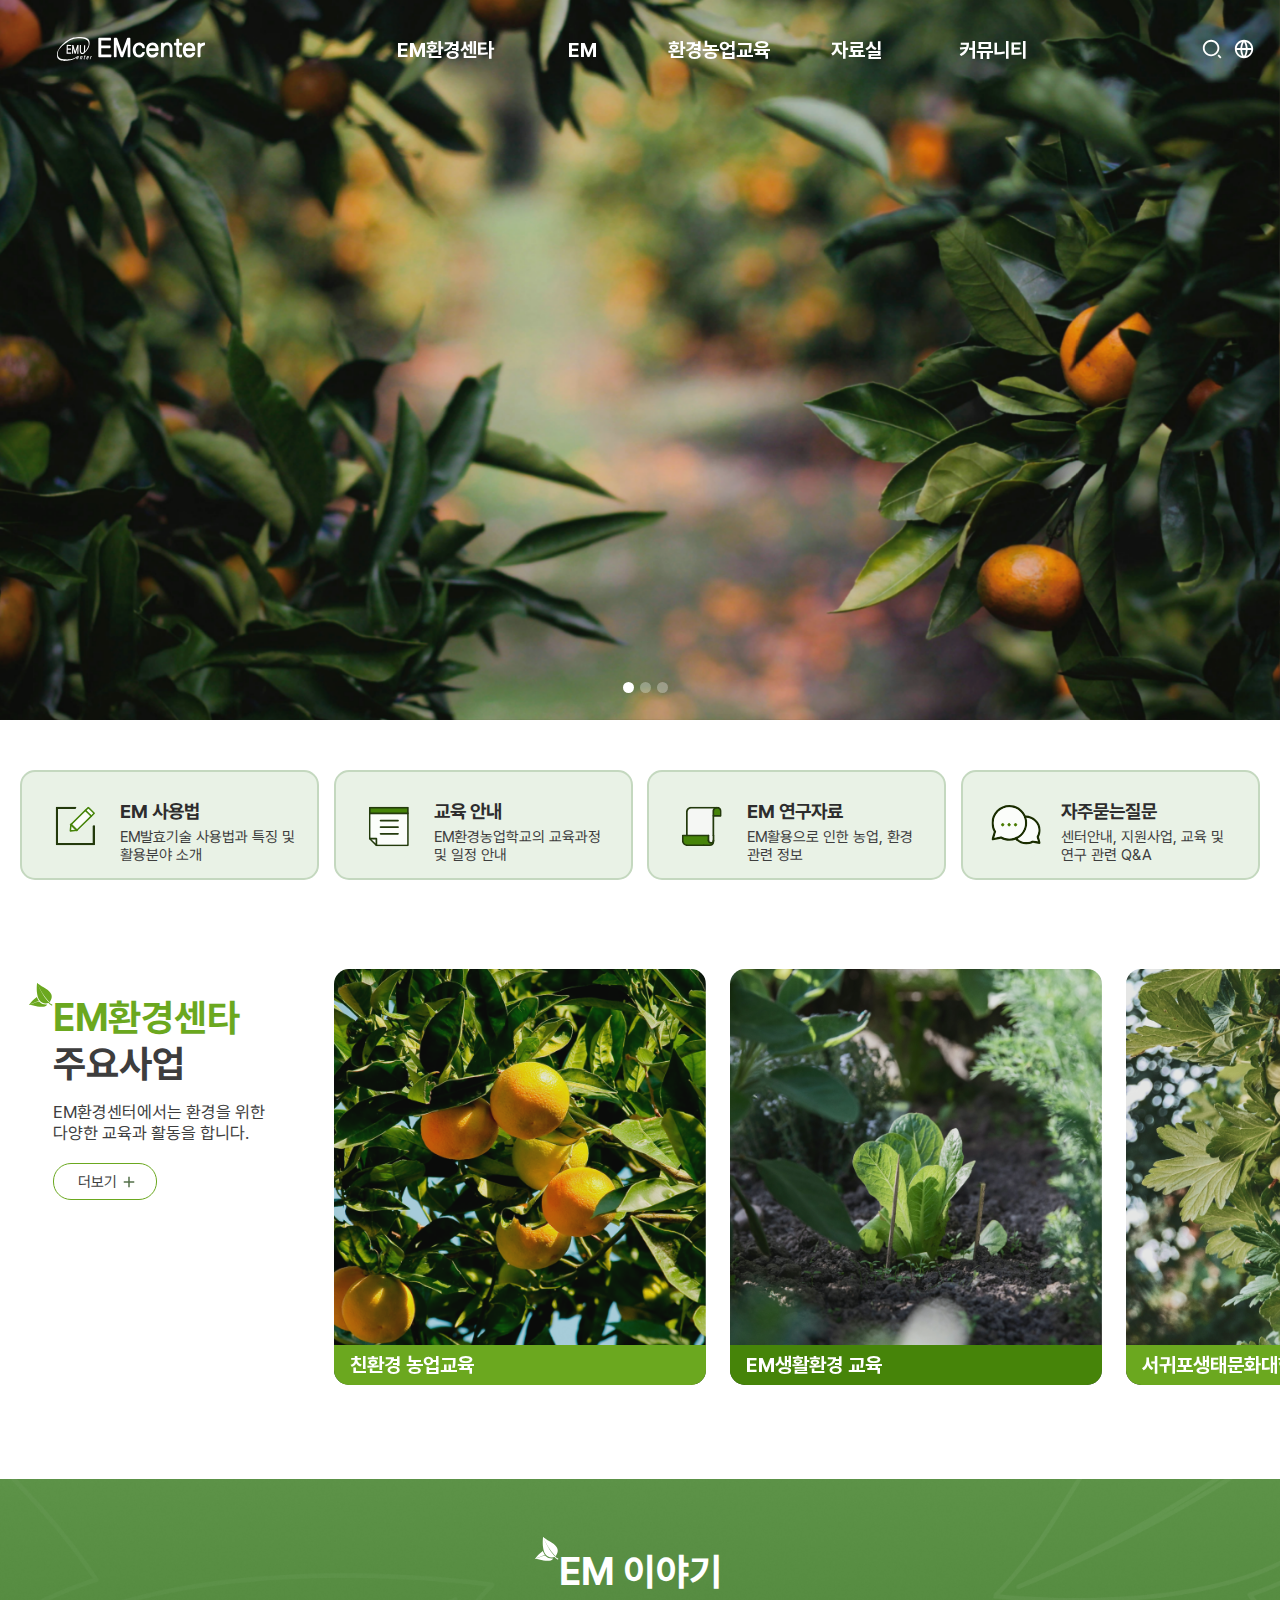
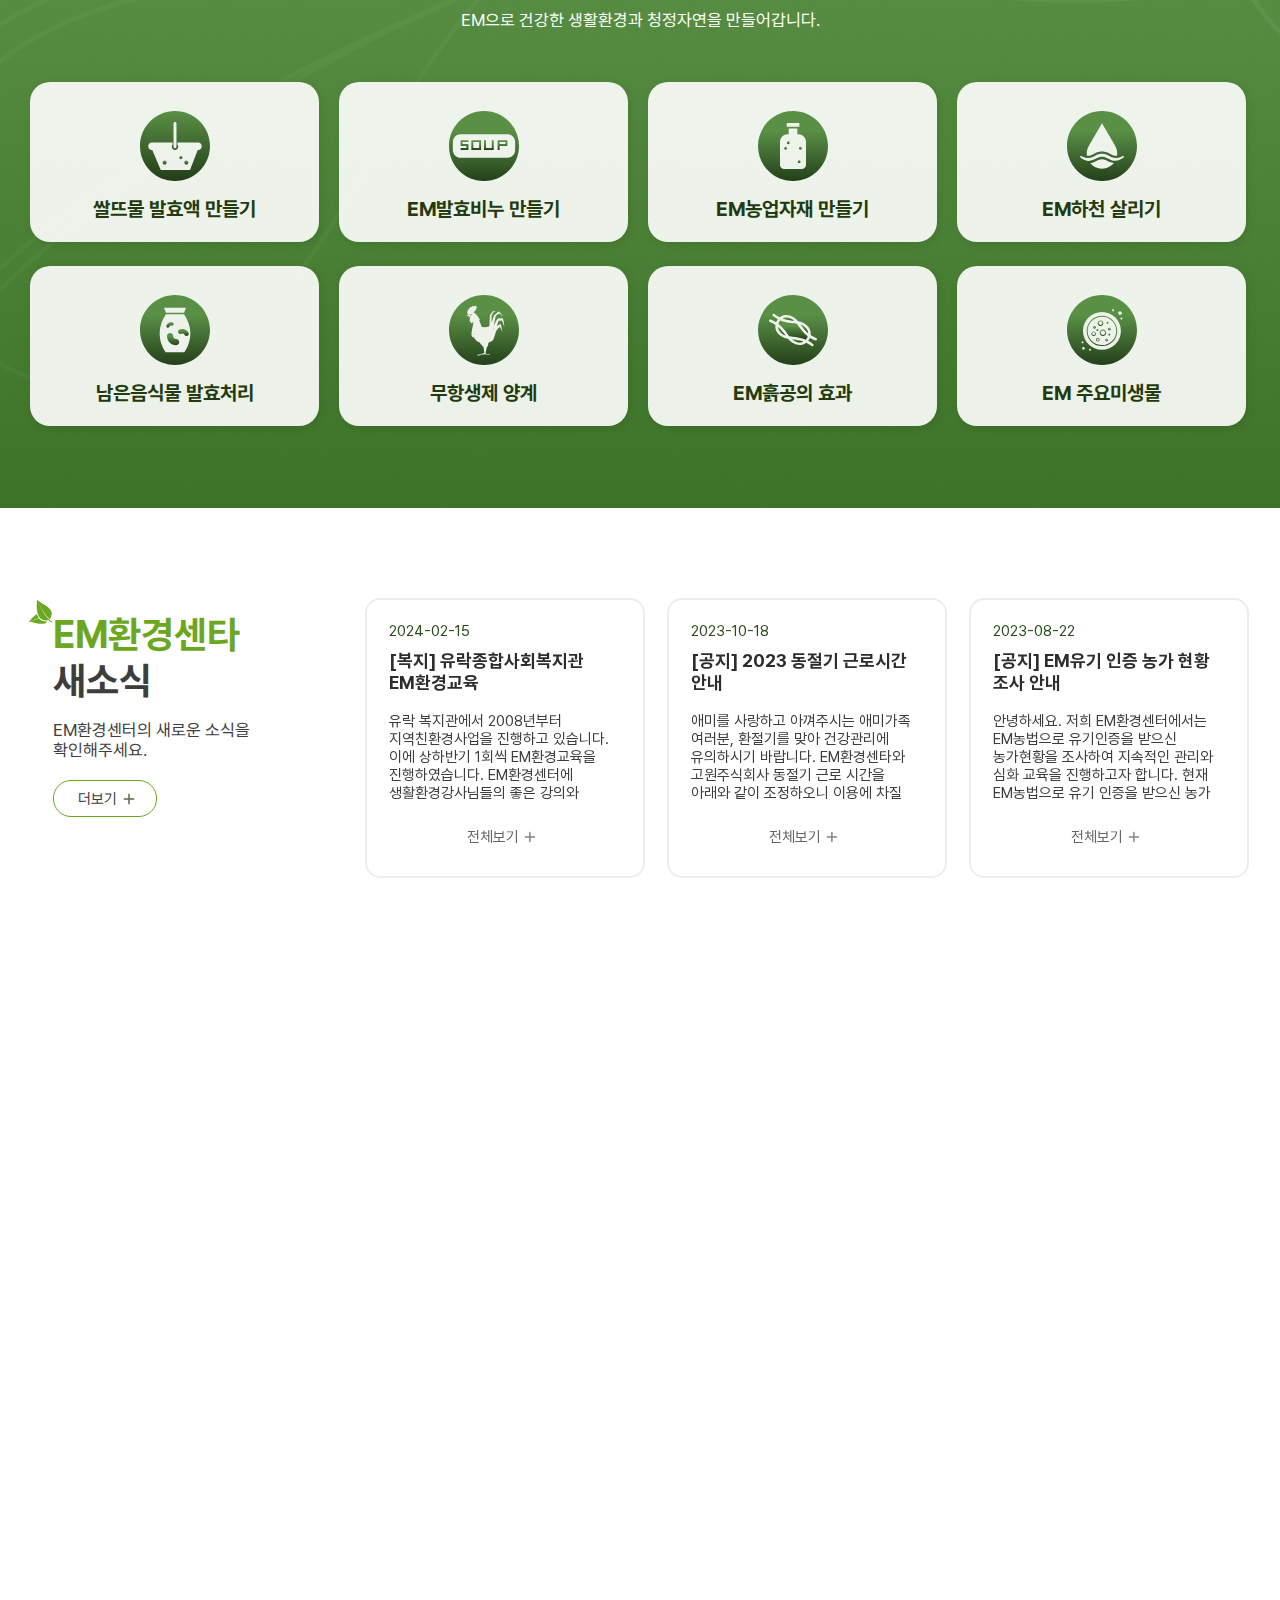
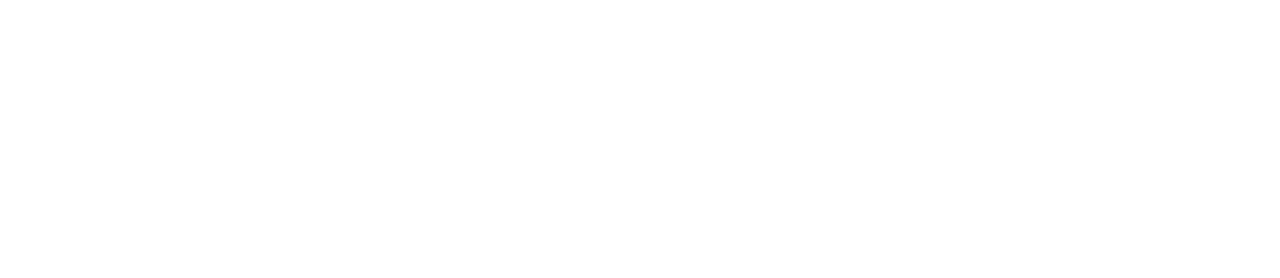
==== commit 23d93c34: "." ====
--- a/EM/index.html
+++ b/EM/index.html
@@ -218,8 +218,7 @@
                             <li>
                                 <a href="#n" class="em_save">
                                 <strong>EM하천 <br>살리기</strong>
-                                <span class="memo">신선한 쌀뜨물을 페트병에 넣고 5cm정도 공간을 남겨둔다.
-                                    위 재료를 배합하여 따뜻한(20~40℃) 곳에서 일주일을 밀폐하여 둔다.</span>
+                                <span class="memo">자연하천 오염의 대다수는 합성세제의 사용과 함께 등장한다. 유기물 및 영양염류에 의한 미생물의 과다 증식을 막기위해 EM을 활용하면 독성물질 제어 및 유기물 재활용이 가능하다. </span>
                                 <span class="more">전체보기</span>
                                 </a>
                             </li>
--- a/EM/css/main.css
+++ b/EM/css/main.css
@@ -314,7 +314,7 @@
         border-radius: 0 10px 10px 0;
     }
     .service ul li a::before {
-        top: 30px;
+        top: 28px;
         width: 40px;
         height: 40px;
     }
@@ -724,28 +724,28 @@
     display: none;
 }
 .em .list ul li a.em_liquid strong::before {
-    background-image: url("data:image/svg+xml,%3Csvg width='100' height='100' viewBox='0 0 100 100' fill='none' xmlns='http://www.w3.org/2000/svg'%3E%3Cg clip-path='url(%23clip0_86_317)'%3E%3Cpath d='M50 100C77.6148 100 100 77.6148 100 50C100 22.3852 77.6127 0 50 0C22.3873 0 0 22.3852 0 50C0 77.6148 22.3852 100 50 100ZM47.8733 17.9407C47.8733 16.7674 48.8246 15.816 50 15.816C51.1754 15.816 52.1247 16.7674 52.1247 17.9407V51.0952C52.1247 52.2685 51.1733 53.222 50 53.222C48.8267 53.222 47.8733 52.2706 47.8733 51.0952V17.9407ZM11.7371 50.487C11.7371 47.5445 14.1228 45.1588 17.0653 45.1588H46.6589V47.6863C45.839 48.5267 45.3335 49.6733 45.3335 50.9411C45.3335 53.5179 47.4233 55.6076 50 55.6076C52.5767 55.6076 54.6665 53.5179 54.6665 50.9411C54.6665 49.6733 54.159 48.5267 53.3411 47.6863V45.1588H82.9347C85.8772 45.1588 88.2628 47.5445 88.2628 50.487C88.2628 53.4295 85.8772 55.8151 82.9347 55.8151H82.46L71.4318 84.184H29.6922L17.5441 55.8151H17.0694C14.1269 55.8151 11.7413 53.4295 11.7413 50.487H11.7371Z' fill='%235A9046'/%3E%3Cpath d='M33.1464 71.4833C32.6923 71.9354 32.2402 72.6155 32.2402 73.5197C32.2402 74.4238 32.4663 75.106 33.1464 75.558C33.5985 76.0101 34.2786 76.4642 35.1848 76.4642C36.7691 76.4642 38.1273 75.106 38.1273 73.5197C38.1273 72.8416 37.9013 71.9354 37.2232 71.4833C36.7691 71.0313 36.091 70.5771 35.1848 70.5771C34.2786 70.5771 33.6005 70.8032 33.1464 71.4833Z' fill='%235A9046'/%3E%3Cpath d='M56.9164 64.9525C56.5671 65.3019 56.2178 65.8258 56.2178 66.5265C56.2178 67.2272 56.3924 67.7512 56.9164 68.1005C57.4404 68.4499 57.7897 68.8012 58.4904 68.8012C59.7151 68.8012 60.763 67.7512 60.763 66.5286C60.763 66.0046 60.5884 65.3039 60.0623 64.9546C59.713 64.6053 59.187 64.2539 58.4884 64.2539C57.7897 64.2539 57.4383 64.4286 56.9144 64.9546L56.9164 64.9525Z' fill='%235A9046'/%3E%3Cpath d='M64.1678 71.4833C63.7157 71.9354 63.2637 72.6155 63.2637 73.5197C63.2637 74.4238 63.4897 75.106 64.1678 75.558C64.8479 76.0101 65.3 76.4642 66.2062 76.4642C67.7904 76.4642 69.1507 75.106 69.1507 73.5197C69.1507 72.8416 68.9247 71.9354 68.2466 71.4833C67.5665 71.0313 67.1144 70.5771 66.2082 70.5771C65.3021 70.5771 64.85 70.8032 64.1698 71.4833H64.1678Z' fill='%235A9046'/%3E%3C/g%3E%3Cdefs%3E%3CclipPath id='clip0_86_317'%3E%3Crect width='99.9979' height='100' fill='white'/%3E%3C/clipPath%3E%3C/defs%3E%3C/svg%3E%0A");
+    background-image: url("data:image/svg+xml,%3Csvg width='100' height='100' viewBox='0 0 100 100' fill='none' xmlns='http://www.w3.org/2000/svg'%3E%3Cg clip-path='url(%23clip0_86_628)'%3E%3Cpath d='M50 100C77.6148 100 100 77.6148 100 50C100 22.3852 77.6127 0 50 0C22.3873 0 0 22.3852 0 50C0 77.6148 22.3852 100 50 100ZM47.8733 17.9407C47.8733 16.7674 48.8246 15.816 50 15.816C51.1754 15.816 52.1247 16.7674 52.1247 17.9407V51.0952C52.1247 52.2685 51.1733 53.222 50 53.222C48.8267 53.222 47.8733 52.2706 47.8733 51.0952V17.9407ZM11.7371 50.487C11.7371 47.5445 14.1228 45.1588 17.0653 45.1588H46.6589V47.6863C45.839 48.5267 45.3335 49.6733 45.3335 50.9411C45.3335 53.5179 47.4233 55.6076 50 55.6076C52.5767 55.6076 54.6665 53.5179 54.6665 50.9411C54.6665 49.6733 54.159 48.5267 53.3411 47.6863V45.1588H82.9347C85.8772 45.1588 88.2628 47.5445 88.2628 50.487C88.2628 53.4295 85.8772 55.8151 82.9347 55.8151H82.46L71.4318 84.184H29.6922L17.5441 55.8151H17.0694C14.1269 55.8151 11.7413 53.4295 11.7413 50.487H11.7371Z' fill='url(%23paint0_linear_86_628)'/%3E%3Cpath d='M33.1464 71.4833C32.6923 71.9354 32.2402 72.6155 32.2402 73.5197C32.2402 74.4238 32.4663 75.106 33.1464 75.558C33.5985 76.0101 34.2786 76.4642 35.1848 76.4642C36.7691 76.4642 38.1273 75.106 38.1273 73.5197C38.1273 72.8416 37.9013 71.9354 37.2232 71.4833C36.7691 71.0313 36.091 70.5771 35.1848 70.5771C34.2786 70.5771 33.6005 70.8032 33.1464 71.4833Z' fill='url(%23paint1_linear_86_628)'/%3E%3Cpath d='M56.9164 64.9525C56.5671 65.3019 56.2178 65.8258 56.2178 66.5265C56.2178 67.2272 56.3924 67.7512 56.9164 68.1005C57.4404 68.4499 57.7897 68.8012 58.4904 68.8012C59.7151 68.8012 60.763 67.7512 60.763 66.5286C60.763 66.0046 60.5884 65.3039 60.0623 64.9546C59.713 64.6053 59.187 64.2539 58.4884 64.2539C57.7897 64.2539 57.4383 64.4286 56.9144 64.9546L56.9164 64.9525Z' fill='url(%23paint2_linear_86_628)'/%3E%3Cpath d='M64.1678 71.4833C63.7157 71.9354 63.2637 72.6155 63.2637 73.5197C63.2637 74.4238 63.4897 75.106 64.1678 75.558C64.8479 76.0101 65.3 76.4642 66.2062 76.4642C67.7904 76.4642 69.1507 75.106 69.1507 73.5197C69.1507 72.8416 68.9247 71.9354 68.2466 71.4833C67.5665 71.0313 67.1144 70.5771 66.2082 70.5771C65.3021 70.5771 64.85 70.8032 64.1698 71.4833H64.1678Z' fill='url(%23paint3_linear_86_628)'/%3E%3C/g%3E%3Cdefs%3E%3ClinearGradient id='paint0_linear_86_628' x1='50' y1='0' x2='50' y2='100' gradientUnits='userSpaceOnUse'%3E%3Cstop stop-color='%235A9046'/%3E%3Cstop offset='1' stop-color='%23223D18'/%3E%3C/linearGradient%3E%3ClinearGradient id='paint1_linear_86_628' x1='35.1838' y1='70.5771' x2='35.1838' y2='76.4642' gradientUnits='userSpaceOnUse'%3E%3Cstop offset='0.28' stop-color='%235A9046'/%3E%3Cstop offset='0.9999' stop-color='%2324401A'/%3E%3Cstop offset='1' stop-color='%23345B26'/%3E%3C/linearGradient%3E%3ClinearGradient id='paint2_linear_86_628' x1='58.4904' y1='64.2539' x2='58.4904' y2='68.8012' gradientUnits='userSpaceOnUse'%3E%3Cstop offset='0.28' stop-color='%235A9046'/%3E%3Cstop offset='0.9999' stop-color='%2324401A'/%3E%3Cstop offset='1' stop-color='%23345B26'/%3E%3C/linearGradient%3E%3ClinearGradient id='paint3_linear_86_628' x1='66.2072' y1='70.5771' x2='66.2072' y2='76.4642' gradientUnits='userSpaceOnUse'%3E%3Cstop offset='0.28' stop-color='%235A9046'/%3E%3Cstop offset='0.9999' stop-color='%2324401A'/%3E%3Cstop offset='1' stop-color='%23345B26'/%3E%3C/linearGradient%3E%3CclipPath id='clip0_86_628'%3E%3Crect width='99.9979' height='100' fill='white'/%3E%3C/clipPath%3E%3C/defs%3E%3C/svg%3E%0A");
 }
 .em .list ul li a.em_soap strong::before {
-    background-image: url("data:image/svg+xml,%3Csvg width='100' height='100' viewBox='0 0 100 100' fill='none' xmlns='http://www.w3.org/2000/svg'%3E%3Cg clip-path='url(%23clip0_86_354)'%3E%3Cpath d='M31.9263 55.5635H45.8315V41.6582H31.9263V55.5635ZM34.7065 44.4384H43.0493V52.7812H34.7065V44.4384Z' fill='%235A9046'/%3E%3Cpath d='M16.6299 50.001H24.9726V52.7812H16.6299V55.5635H27.7529V47.2187H19.4101V44.4384H27.7529V41.6582H16.6299V50.001Z' fill='%235A9046'/%3E%3Cpath d='M69.4688 55.5635H72.249V50.001H83.372V41.6582H69.4688V55.5635ZM72.249 44.4384H80.5917V47.2187H72.249V44.4384Z' fill='%235A9046'/%3E%3Cpath d='M50.001 0C22.3857 0 0 22.3857 0 50.001C0 77.6164 22.3857 100.002 50.001 100.002C77.6164 100.002 100.002 77.6164 100.002 50.001C100.002 22.3857 77.6143 0 50.001 0ZM94.495 44.4385V55.5615C94.495 61.7097 89.5202 66.6845 83.372 66.6845H16.63C10.4819 66.6845 5.50498 61.7097 5.50498 55.5615V44.4385C5.50498 38.2904 10.4819 33.3155 16.63 33.3155H83.372C89.5202 33.3155 94.495 38.2904 94.495 44.4385Z' fill='%235A9046'/%3E%3Cpath d='M61.126 41.6582V44.4384V46.1337V52.7812H52.7812V46.1337V44.4384V41.6582H50.001V55.5635H63.9062V41.6582H61.126Z' fill='%235A9046'/%3E%3C/g%3E%3Cdefs%3E%3CclipPath id='clip0_86_354'%3E%3Crect width='100' height='100' fill='white'/%3E%3C/clipPath%3E%3C/defs%3E%3C/svg%3E%0A");
+    background-image: url("data:image/svg+xml,%3Csvg width='100' height='100' viewBox='0 0 100 100' fill='none' xmlns='http://www.w3.org/2000/svg'%3E%3Cg clip-path='url(%23clip0_86_665)'%3E%3Cpath d='M31.9263 55.5635H45.8315V41.6582H31.9263V55.5635ZM34.7065 44.4384H43.0493V52.7812H34.7065V44.4384Z' fill='url(%23paint0_linear_86_665)'/%3E%3Cpath d='M16.6299 50.001H24.9726V52.7812H16.6299V55.5635H27.7529V47.2187H19.4101V44.4384H27.7529V41.6582H16.6299V50.001Z' fill='url(%23paint1_linear_86_665)'/%3E%3Cpath d='M69.4688 55.5635H72.249V50.001H83.372V41.6582H69.4688V55.5635ZM72.249 44.4384H80.5917V47.2187H72.249V44.4384Z' fill='url(%23paint2_linear_86_665)'/%3E%3Cpath d='M50.001 0C22.3857 0 0 22.3857 0 50.001C0 77.6164 22.3857 100.002 50.001 100.002C77.6164 100.002 100.002 77.6164 100.002 50.001C100.002 22.3857 77.6143 0 50.001 0ZM94.495 44.4385V55.5615C94.495 61.7097 89.5202 66.6845 83.372 66.6845H16.63C10.4819 66.6845 5.50498 61.7097 5.50498 55.5615V44.4385C5.50498 38.2904 10.4819 33.3155 16.63 33.3155H83.372C89.5202 33.3155 94.495 38.2904 94.495 44.4385Z' fill='url(%23paint3_linear_86_665)'/%3E%3Cpath d='M61.126 41.6582V44.4384V46.1337V52.7812H52.7812V46.1337V44.4384V41.6582H50.001V55.5635H63.9062V41.6582H61.126Z' fill='url(%23paint4_linear_86_665)'/%3E%3C/g%3E%3Cdefs%3E%3ClinearGradient id='paint0_linear_86_665' x1='38.8789' y1='41.6582' x2='38.8789' y2='55.5635' gradientUnits='userSpaceOnUse'%3E%3Cstop offset='0.28' stop-color='%235A9046'/%3E%3Cstop offset='0.9999' stop-color='%2324401A'/%3E%3Cstop offset='1' stop-color='%23345B26'/%3E%3C/linearGradient%3E%3ClinearGradient id='paint1_linear_86_665' x1='22.1914' y1='41.6582' x2='22.1914' y2='55.5635' gradientUnits='userSpaceOnUse'%3E%3Cstop offset='0.28' stop-color='%235A9046'/%3E%3Cstop offset='0.9999' stop-color='%2324401A'/%3E%3Cstop offset='1' stop-color='%23345B26'/%3E%3C/linearGradient%3E%3ClinearGradient id='paint2_linear_86_665' x1='76.4204' y1='41.6582' x2='76.4204' y2='55.5635' gradientUnits='userSpaceOnUse'%3E%3Cstop offset='0.28' stop-color='%235A9046'/%3E%3Cstop offset='0.9999' stop-color='%2324401A'/%3E%3Cstop offset='1' stop-color='%23345B26'/%3E%3C/linearGradient%3E%3ClinearGradient id='paint3_linear_86_665' x1='50.001' y1='0' x2='50.001' y2='100.002' gradientUnits='userSpaceOnUse'%3E%3Cstop offset='0.28' stop-color='%235A9046'/%3E%3Cstop offset='0.9999' stop-color='%2324401A'/%3E%3Cstop offset='1' stop-color='%23345B26'/%3E%3C/linearGradient%3E%3ClinearGradient id='paint4_linear_86_665' x1='56.9536' y1='41.6582' x2='56.9536' y2='55.5635' gradientUnits='userSpaceOnUse'%3E%3Cstop offset='0.28' stop-color='%235A9046'/%3E%3Cstop offset='0.9999' stop-color='%2324401A'/%3E%3Cstop offset='1' stop-color='%23345B26'/%3E%3C/linearGradient%3E%3CclipPath id='clip0_86_665'%3E%3Crect width='100' height='100' fill='white'/%3E%3C/clipPath%3E%3C/defs%3E%3C/svg%3E%0A");
 }
 .em .list ul li a.em_material strong::before {
-    background-image: url("data:image/svg+xml,%3Csvg width='100' height='100' viewBox='0 0 100 100' fill='none' xmlns='http://www.w3.org/2000/svg'%3E%3Cg clip-path='url(%23clip0_86_362)'%3E%3Cpath d='M50 0C22.3861 0 0 22.3861 0 50C0 77.6139 22.3861 100 50 100C77.6139 100 100 77.6139 100 50C100 22.3861 77.6139 0 50 0ZM41.1078 17.0229H59.0835V22.5368H41.1078V17.0229ZM68.5691 44.488V76.8003C68.5691 80.2192 65.8131 82.9751 62.3923 82.9751H37.5788C34.1599 82.9751 31.402 80.2192 31.402 76.8003V44.3779C31.402 38.3112 36.365 33.3501 42.4297 33.3501H43.8638V25.0783H56.2155V33.3501H57.6495C62.2821 33.3501 66.2518 36.2182 67.9062 40.298C68.457 41.6219 68.6773 43.0559 68.5671 44.49L68.5691 44.488Z' fill='%235A9046'/%3E%3Cpath d='M61.967 51.7278C62.2762 52.0371 62.5854 52.5009 62.5854 53.1174C62.5854 53.7339 62.4308 54.1997 61.967 54.507C61.6577 54.8162 61.1939 55.1255 60.5774 55.1255C59.497 55.1255 58.5693 54.1997 58.5693 53.1174C58.5693 52.6555 58.7239 52.0371 59.1859 51.7278C59.4951 51.4186 59.9589 51.1094 60.5754 51.1094C61.192 51.1094 61.6558 51.264 61.965 51.7278H61.967Z' fill='%235A9046'/%3E%3Cpath d='M60.1139 71.0315C60.4232 71.3408 60.7324 71.8046 60.7324 72.4211C60.7324 72.885 60.5778 73.5015 60.1139 73.8107C59.8047 74.1199 59.3409 74.4272 58.7244 74.4272C57.6421 74.4272 56.7163 73.5015 56.7163 72.4192C56.7163 71.9554 56.8709 71.3388 57.3348 71.0296C57.644 70.7204 58.1078 70.4131 58.7244 70.4131C59.3409 70.4131 59.6501 70.5677 60.1139 71.0296V71.0315Z' fill='%235A9046'/%3E%3Cpath d='M44.6716 44.0071C44.9808 44.3164 45.29 44.7802 45.29 45.3967C45.29 46.0132 45.1354 46.4771 44.6716 46.7863C44.2077 47.0955 43.8985 47.4048 43.282 47.4048C42.2016 47.4048 41.2739 46.479 41.2739 45.3967C41.2739 44.9329 41.4285 44.3144 41.8924 44.0071C42.2016 43.6979 42.6654 43.3887 43.282 43.3887C43.8985 43.3887 44.2077 43.5433 44.6716 44.0071Z' fill='%235A9046'/%3E%3Cpath d='M40.8122 51.7278C41.1214 52.0371 41.4287 52.5009 41.4287 53.1174C41.4287 53.7339 41.2741 54.1997 40.8122 54.507C40.3483 54.8162 40.0391 55.1255 39.4226 55.1255C38.3422 55.1255 37.4146 54.1997 37.4146 53.1174C37.4146 52.6555 37.5692 52.0371 38.0311 51.7278C38.4949 51.4186 38.8041 51.1094 39.4207 51.1094C40.0372 51.1094 40.3464 51.264 40.8102 51.7278H40.8122Z' fill='%235A9046'/%3E%3C/g%3E%3Cdefs%3E%3CclipPath id='clip0_86_362'%3E%3Crect width='100' height='100' fill='white'/%3E%3C/clipPath%3E%3C/defs%3E%3C/svg%3E%0A");
+    background-image: url("data:image/svg+xml,%3Csvg width='100' height='100' viewBox='0 0 100 100' fill='none' xmlns='http://www.w3.org/2000/svg'%3E%3Cg clip-path='url(%23clip0_86_673)'%3E%3Cpath d='M50 0C22.3861 0 0 22.3861 0 50C0 77.6139 22.3861 100 50 100C77.6139 100 100 77.6139 100 50C100 22.3861 77.6139 0 50 0ZM41.1078 17.0229H59.0835V22.5368H41.1078V17.0229ZM68.5691 44.488V76.8003C68.5691 80.2192 65.8131 82.9751 62.3923 82.9751H37.5788C34.1599 82.9751 31.402 80.2192 31.402 76.8003V44.3779C31.402 38.3112 36.365 33.3501 42.4297 33.3501H43.8638V25.0783H56.2155V33.3501H57.6495C62.2821 33.3501 66.2518 36.2182 67.9061 40.298C68.457 41.6219 68.6773 43.0559 68.5671 44.49L68.5691 44.488Z' fill='url(%23paint0_linear_86_673)'/%3E%3Cpath d='M61.967 51.7278C62.2762 52.0371 62.5854 52.5009 62.5854 53.1174C62.5854 53.7339 62.4308 54.1997 61.967 54.507C61.6577 54.8162 61.1939 55.1255 60.5774 55.1255C59.497 55.1255 58.5693 54.1997 58.5693 53.1174C58.5693 52.6555 58.7239 52.0371 59.1859 51.7278C59.4951 51.4186 59.9589 51.1094 60.5754 51.1094C61.192 51.1094 61.6558 51.264 61.965 51.7278H61.967Z' fill='url(%23paint1_linear_86_673)'/%3E%3Cpath d='M60.1139 71.0315C60.4232 71.3408 60.7324 71.8046 60.7324 72.4211C60.7324 72.885 60.5778 73.5015 60.1139 73.8107C59.8047 74.1199 59.3409 74.4272 58.7244 74.4272C57.6421 74.4272 56.7163 73.5015 56.7163 72.4192C56.7163 71.9554 56.8709 71.3388 57.3348 71.0296C57.644 70.7204 58.1078 70.4131 58.7244 70.4131C59.3409 70.4131 59.6501 70.5677 60.1139 71.0296V71.0315Z' fill='url(%23paint2_linear_86_673)'/%3E%3Cpath d='M44.6716 44.0071C44.9808 44.3164 45.29 44.7802 45.29 45.3967C45.29 46.0132 45.1354 46.4771 44.6716 46.7863C44.2077 47.0955 43.8985 47.4048 43.282 47.4048C42.2016 47.4048 41.2739 46.479 41.2739 45.3967C41.2739 44.9329 41.4285 44.3144 41.8924 44.0071C42.2016 43.6979 42.6654 43.3887 43.282 43.3887C43.8985 43.3887 44.2077 43.5433 44.6716 44.0071Z' fill='url(%23paint3_linear_86_673)'/%3E%3Cpath d='M40.8122 51.7278C41.1214 52.0371 41.4287 52.5009 41.4287 53.1174C41.4287 53.7339 41.2741 54.1997 40.8122 54.507C40.3483 54.8162 40.0391 55.1255 39.4226 55.1255C38.3422 55.1255 37.4146 54.1997 37.4146 53.1174C37.4146 52.6555 37.5692 52.0371 38.0311 51.7278C38.4949 51.4186 38.8041 51.1094 39.4207 51.1094C40.0372 51.1094 40.3464 51.264 40.8102 51.7278H40.8122Z' fill='url(%23paint4_linear_86_673)'/%3E%3C/g%3E%3Cdefs%3E%3ClinearGradient id='paint0_linear_86_673' x1='50' y1='0' x2='50' y2='100' gradientUnits='userSpaceOnUse'%3E%3Cstop offset='0.28' stop-color='%235A9046'/%3E%3Cstop offset='0.9999' stop-color='%2324401A'/%3E%3Cstop offset='1' stop-color='%23345B26'/%3E%3C/linearGradient%3E%3ClinearGradient id='paint1_linear_86_673' x1='60.5774' y1='51.1094' x2='60.5774' y2='55.1255' gradientUnits='userSpaceOnUse'%3E%3Cstop offset='0.28' stop-color='%235A9046'/%3E%3Cstop offset='0.9999' stop-color='%2324401A'/%3E%3Cstop offset='1' stop-color='%23345B26'/%3E%3C/linearGradient%3E%3ClinearGradient id='paint2_linear_86_673' x1='58.7243' y1='70.4131' x2='58.7243' y2='74.4272' gradientUnits='userSpaceOnUse'%3E%3Cstop offset='0.28' stop-color='%235A9046'/%3E%3Cstop offset='0.9999' stop-color='%2324401A'/%3E%3Cstop offset='1' stop-color='%23345B26'/%3E%3C/linearGradient%3E%3ClinearGradient id='paint3_linear_86_673' x1='43.282' y1='43.3887' x2='43.282' y2='47.4048' gradientUnits='userSpaceOnUse'%3E%3Cstop offset='0.28' stop-color='%235A9046'/%3E%3Cstop offset='0.9999' stop-color='%2324401A'/%3E%3Cstop offset='1' stop-color='%23345B26'/%3E%3C/linearGradient%3E%3ClinearGradient id='paint4_linear_86_673' x1='39.4216' y1='51.1094' x2='39.4216' y2='55.1255' gradientUnits='userSpaceOnUse'%3E%3Cstop offset='0.28' stop-color='%235A9046'/%3E%3Cstop offset='0.9999' stop-color='%2324401A'/%3E%3Cstop offset='1' stop-color='%23345B26'/%3E%3C/linearGradient%3E%3CclipPath id='clip0_86_673'%3E%3Crect width='100' height='100' fill='white'/%3E%3C/clipPath%3E%3C/defs%3E%3C/svg%3E%0A");
 }
 .em .list ul li a.em_save strong::before {
-    background-image: url("data:image/svg+xml,%3Csvg width='100' height='100' viewBox='0 0 100 100' fill='none' xmlns='http://www.w3.org/2000/svg'%3E%3Cg clip-path='url(%23clip0_86_380)'%3E%3Cpath d='M50 0C22.386 0 0 22.386 0 50C0 77.614 22.386 100 50 100C77.614 100 100 77.614 100 50C100 22.386 77.614 0 50 0ZM31.2483 49.6344L50 17.639L68.7517 49.6344C71.4541 54.2443 72.233 59.2338 71.5038 63.8934C69.2346 64.1676 66.8978 63.7802 64.8174 62.729L59.3232 59.9551C53.4853 57.0083 46.5147 57.0063 40.6768 59.9551L35.1826 62.729C33.1022 63.7802 30.7654 64.1676 28.4942 63.8934C27.767 59.2318 28.5439 54.2443 31.2463 49.6344H31.2483ZM50 82.359C43.0533 82.359 37.1995 79.2354 33.3148 74.5519C35.2899 74.2996 37.2471 73.7233 39.1547 72.8212L44.7264 70.0115C48.0289 68.3444 51.9711 68.3444 55.2736 70.0115L60.73 72.7656C60.8969 72.853 61.0678 72.9265 61.2248 72.9841C63.1006 73.6816 64.9962 74.1247 66.8799 74.3095C62.9992 79.1281 57.0639 82.361 50 82.361V82.359ZM80.9959 66.1467C80.9383 66.2083 76.3184 71.0865 68.8829 71.0865C66.9038 71.0865 64.728 70.7408 62.3852 69.8685C62.3435 69.8526 62.3038 69.8367 62.266 69.8168L56.7718 67.0429C52.5315 64.9028 47.4705 64.9028 43.2301 67.0429L37.736 69.8168C35.3555 70.9434 33.1022 71.3786 31.0376 71.3786C23.9339 71.3786 19.0677 66.2123 19.0041 66.1447C18.6206 65.7294 18.5888 65.0976 18.9306 64.6465C19.2704 64.1954 19.8863 64.0524 20.3911 64.3067L23.1391 65.6937C27.3795 67.8337 32.4405 67.8337 36.6808 65.6937L42.175 62.9198C47.0751 60.4459 52.9269 60.4459 57.827 62.9198L63.3211 65.6937C67.5615 67.8337 72.6225 67.8337 76.8629 65.6937L79.6109 64.3067C80.1156 64.0504 80.7316 64.1954 81.0734 64.6465C81.4132 65.0976 81.3834 65.7294 80.9979 66.1447L80.9959 66.1467Z' fill='%235A9046'/%3E%3C/g%3E%3Cdefs%3E%3CclipPath id='clip0_86_380'%3E%3Crect width='99.998' height='100' fill='white'/%3E%3C/clipPath%3E%3C/defs%3E%3C/svg%3E%0A");
+    background-image: url("data:image/svg+xml,%3Csvg width='100' height='100' viewBox='0 0 100 100' fill='none' xmlns='http://www.w3.org/2000/svg'%3E%3Cg clip-path='url(%23clip0_86_691)'%3E%3Cpath d='M50 0C22.386 0 0 22.386 0 50C0 77.614 22.386 100 50 100C77.614 100 100 77.614 100 50C100 22.386 77.614 0 50 0ZM31.2483 49.6344L50 17.639L68.7517 49.6344C71.4541 54.2443 72.233 59.2338 71.5038 63.8934C69.2346 64.1676 66.8978 63.7802 64.8174 62.729L59.3232 59.9551C53.4853 57.0083 46.5147 57.0063 40.6768 59.9551L35.1826 62.729C33.1022 63.7802 30.7654 64.1676 28.4942 63.8934C27.767 59.2318 28.5439 54.2443 31.2463 49.6344H31.2483ZM50 82.359C43.0533 82.359 37.1995 79.2354 33.3148 74.5519C35.2899 74.2996 37.2471 73.7233 39.1547 72.8212L44.7264 70.0115C48.0288 68.3444 51.9711 68.3444 55.2736 70.0115L60.73 72.7656C60.8969 72.853 61.0678 72.9265 61.2248 72.9841C63.1006 73.6816 64.9962 74.1247 66.8799 74.3095C62.9992 79.1281 57.0639 82.361 50 82.361V82.359ZM80.9959 66.1467C80.9383 66.2083 76.3184 71.0865 68.8829 71.0865C66.9038 71.0865 64.728 70.7408 62.3852 69.8685C62.3435 69.8526 62.3038 69.8367 62.266 69.8168L56.7718 67.0429C52.5315 64.9028 47.4705 64.9028 43.2301 67.0429L37.736 69.8168C35.3555 70.9434 33.1022 71.3786 31.0376 71.3786C23.9339 71.3786 19.0677 66.2123 19.0041 66.1447C18.6206 65.7294 18.5888 65.0976 18.9306 64.6465C19.2704 64.1954 19.8863 64.0524 20.391 64.3067L23.1391 65.6937C27.3795 67.8337 32.4405 67.8337 36.6808 65.6937L42.175 62.9198C47.0751 60.4459 52.9269 60.4459 57.827 62.9198L63.3211 65.6937C67.5615 67.8337 72.6225 67.8337 76.8629 65.6937L79.6109 64.3067C80.1156 64.0504 80.7316 64.1954 81.0734 64.6465C81.4132 65.0976 81.3834 65.7294 80.9979 66.1447L80.9959 66.1467Z' fill='url(%23paint0_linear_86_691)'/%3E%3C/g%3E%3Cdefs%3E%3ClinearGradient id='paint0_linear_86_691' x1='50' y1='0' x2='50' y2='100' gradientUnits='userSpaceOnUse'%3E%3Cstop offset='0.28' stop-color='%235A9046'/%3E%3Cstop offset='0.9999' stop-color='%2324401A'/%3E%3Cstop offset='1' stop-color='%23345B26'/%3E%3C/linearGradient%3E%3CclipPath id='clip0_86_691'%3E%3Crect width='99.998' height='100' fill='white'/%3E%3C/clipPath%3E%3C/defs%3E%3C/svg%3E%0A");
 }
 .em .list ul li a.foodwaste strong::before {
-    background-image: url("data:image/svg+xml,%3Csvg width='100' height='100' viewBox='0 0 100 100' fill='none' xmlns='http://www.w3.org/2000/svg'%3E%3Cg clip-path='url(%23clip0_86_312)'%3E%3Cpath d='M50.001 1.85706e-08C22.3868 8.31454e-09 -8.31454e-09 22.3868 -1.85706e-08 50.001C-2.88266e-08 77.6152 22.3868 100.002 50.001 100.002C77.6152 100.002 100.002 77.6152 100.002 50.001C100.002 22.3868 77.6152 2.88266e-08 50.001 1.85706e-08ZM65.7847 18.2523L62.9148 25.4847L37.0833 25.4847L34.2133 18.2523L65.7847 18.2523ZM71.4116 61.3132C70.379 68.5455 67.509 75.7779 63.2596 81.7477L36.7404 81.7477C29.7379 71.8753 28.7034 61.886 28.5904 61.3132C28.2455 58.6732 28.0156 56.0331 28.1305 53.3911C28.3604 44.3215 31.6902 34.907 37.0852 27.3317L62.9167 27.3317C68.1968 34.9089 71.6415 44.3234 71.8714 53.3911C71.9864 56.1461 71.7565 58.7881 71.4135 61.3132L71.4116 61.3132Z' fill='%235A9046'/%3E%3Cpath d='M69.3619 53.7843C70.1997 55.3391 69.6016 57.3732 68.0468 58.0902C67.5675 58.3299 67.0901 58.4487 66.492 58.4487C65.775 58.4487 65.056 58.2091 64.4579 57.7317C64.0994 57.4921 63.8597 57.1336 63.6201 56.6562C63.0219 55.5788 61.9445 54.9806 60.7482 54.9806C60.2708 54.9806 59.6707 55.1014 59.1934 55.3391C58.7141 55.5788 58.2367 55.6976 57.6386 55.6976C56.4423 55.6976 55.3648 55.0995 54.7667 54.022C53.9289 52.4672 54.527 50.4331 56.0818 49.7161C57.5178 48.9991 59.0726 48.6387 60.6274 48.6387C62.0633 48.6387 63.4993 48.9972 64.8144 49.5953C66.7297 50.4331 68.2845 51.8691 69.3619 53.7824L69.3619 53.7843Z' fill='%235A9046'/%3E%3Cpath d='M46.3904 39.3087C47.5867 39.6672 48.3037 40.9843 47.9452 42.1806C47.5867 43.1372 46.7489 43.8562 45.7923 43.8562C45.5526 43.8562 45.313 43.8562 45.0753 43.7373C44.8356 43.6185 44.596 43.6185 44.3583 43.6185C43.4016 43.6185 42.443 44.2166 42.2034 45.1733C41.8449 46.1299 41.0071 46.8489 40.0504 46.8489C39.8108 46.8489 39.5731 46.8489 39.3334 46.7281C38.1371 46.3696 37.4201 45.0525 37.7786 43.8562C38.7353 40.8654 41.3675 39.071 44.3583 39.071C44.9564 38.9522 45.6734 39.071 46.3924 39.3107L46.3904 39.3087Z' fill='%235A9046'/%3E%3Cpath d='M56.0821 67.3028C56.0821 69.6954 54.1668 71.7295 51.6554 71.7295C44.3568 71.7295 38.4961 65.8669 38.4961 58.5683C38.4961 56.1757 40.4113 54.1416 42.9228 54.1416C44.1191 54.1416 45.1965 54.6209 46.0324 55.4568C46.8702 56.2945 47.3475 57.372 47.3475 58.5683C47.3475 59.7646 47.8268 60.842 48.6627 61.6779C49.5005 62.5157 50.5779 62.993 51.7723 62.993C52.9666 62.993 54.046 63.4723 54.8838 64.3082C55.6008 65.0252 56.0801 66.1026 56.0801 67.2989L56.0821 67.3028Z' fill='%235A9046'/%3E%3C/g%3E%3Cdefs%3E%3CclipPath id='clip0_86_312'%3E%3Crect width='100' height='100' fill='white'/%3E%3C/clipPath%3E%3C/defs%3E%3C/svg%3E%0A");
+    background-image: url("data:image/svg+xml,%3Csvg width='100' height='100' viewBox='0 0 100 100' fill='none' xmlns='http://www.w3.org/2000/svg'%3E%3Cg clip-path='url(%23clip0_86_623)'%3E%3Cpath d='M50.001 1.85706e-08C22.3868 8.31453e-09 -8.31453e-09 22.3868 -1.85706e-08 50.001C-2.88266e-08 77.6152 22.3868 100.002 50.001 100.002C77.6152 100.002 100.002 77.6152 100.002 50.001C100.002 22.3868 77.6152 2.88266e-08 50.001 1.85706e-08ZM65.7847 18.2523L62.9148 25.4847L37.0833 25.4847L34.2133 18.2523L65.7847 18.2523ZM71.4116 61.3132C70.379 68.5455 67.509 75.7779 63.2596 81.7477L36.7404 81.7477C29.7379 71.8753 28.7034 61.886 28.5904 61.3132C28.2455 58.6732 28.0156 56.0331 28.1305 53.3911C28.3604 44.3215 31.6902 34.907 37.0852 27.3317L62.9167 27.3317C68.1968 34.9089 71.6415 44.3234 71.8714 53.3911C71.9864 56.1461 71.7565 58.7881 71.4135 61.3132L71.4116 61.3132Z' fill='url(%23paint0_linear_86_623)'/%3E%3Cpath d='M69.3619 53.7843C70.1997 55.3391 69.6016 57.3732 68.0468 58.0902C67.5675 58.3299 67.0901 58.4487 66.492 58.4487C65.775 58.4487 65.056 58.2091 64.4579 57.7317C64.0994 57.4921 63.8597 57.1336 63.6201 56.6562C63.0219 55.5788 61.9445 54.9806 60.7482 54.9806C60.2708 54.9806 59.6707 55.1014 59.1934 55.3391C58.7141 55.5788 58.2367 55.6976 57.6386 55.6976C56.4423 55.6976 55.3648 55.0995 54.7667 54.022C53.9289 52.4672 54.527 50.4331 56.0818 49.7161C57.5178 48.9991 59.0726 48.6387 60.6274 48.6387C62.0633 48.6387 63.4993 48.9972 64.8144 49.5953C66.7297 50.4331 68.2845 51.8691 69.3619 53.7824L69.3619 53.7843Z' fill='url(%23paint1_linear_86_623)'/%3E%3Cpath d='M46.3904 39.3087C47.5867 39.6672 48.3037 40.9843 47.9452 42.1806C47.5867 43.1372 46.7489 43.8562 45.7923 43.8562C45.5526 43.8562 45.313 43.8562 45.0753 43.7373C44.8356 43.6185 44.596 43.6185 44.3583 43.6185C43.4016 43.6185 42.443 44.2166 42.2034 45.1733C41.8449 46.1299 41.0071 46.8489 40.0504 46.8489C39.8108 46.8489 39.5731 46.8489 39.3334 46.7281C38.1371 46.3696 37.4201 45.0525 37.7786 43.8562C38.7353 40.8654 41.3675 39.071 44.3583 39.071C44.9564 38.9522 45.6734 39.071 46.3924 39.3107L46.3904 39.3087Z' fill='url(%23paint2_linear_86_623)'/%3E%3Cpath d='M56.0821 67.3028C56.0821 69.6954 54.1668 71.7295 51.6554 71.7295C44.3568 71.7295 38.4961 65.8669 38.4961 58.5683C38.4961 56.1757 40.4113 54.1416 42.9228 54.1416C44.1191 54.1416 45.1965 54.6209 46.0324 55.4568C46.8702 56.2945 47.3475 57.372 47.3475 58.5683C47.3475 59.7646 47.8268 60.842 48.6627 61.6779C49.5005 62.5157 50.5779 62.993 51.7723 62.993C52.9666 62.993 54.046 63.4723 54.8838 64.3082C55.6008 65.0252 56.0801 66.1026 56.0801 67.2989L56.0821 67.3028Z' fill='url(%23paint3_linear_86_623)'/%3E%3C/g%3E%3Cdefs%3E%3ClinearGradient id='paint0_linear_86_623' x1='50.001' y1='1.85706e-08' x2='50.001' y2='100.002' gradientUnits='userSpaceOnUse'%3E%3Cstop offset='0.28' stop-color='%235A9046'/%3E%3Cstop offset='0.9999' stop-color='%2324401A'/%3E%3Cstop offset='1' stop-color='%23345B26'/%3E%3C/linearGradient%3E%3ClinearGradient id='paint1_linear_86_623' x1='62.0643' y1='48.6387' x2='62.0643' y2='58.4487' gradientUnits='userSpaceOnUse'%3E%3Cstop offset='0.28' stop-color='%235A9046'/%3E%3Cstop offset='0.9999' stop-color='%2324401A'/%3E%3Cstop offset='1' stop-color='%23345B26'/%3E%3C/linearGradient%3E%3ClinearGradient id='paint2_linear_86_623' x1='42.8619' y1='39.0244' x2='42.8619' y2='46.8489' gradientUnits='userSpaceOnUse'%3E%3Cstop offset='0.28' stop-color='%235A9046'/%3E%3Cstop offset='0.9999' stop-color='%2324401A'/%3E%3Cstop offset='1' stop-color='%23345B26'/%3E%3C/linearGradient%3E%3ClinearGradient id='paint3_linear_86_623' x1='47.2891' y1='54.1416' x2='47.2891' y2='71.7295' gradientUnits='userSpaceOnUse'%3E%3Cstop offset='0.28' stop-color='%235A9046'/%3E%3Cstop offset='0.9999' stop-color='%2324401A'/%3E%3Cstop offset='1' stop-color='%23345B26'/%3E%3C/linearGradient%3E%3CclipPath id='clip0_86_623'%3E%3Crect width='100' height='100' fill='white'/%3E%3C/clipPath%3E%3C/defs%3E%3C/svg%3E%0A");
 }
 .em .list ul li a.poultry strong::before {
-    background-image: url("data:image/svg+xml,%3Csvg width='100' height='100' viewBox='0 0 100 100' fill='none' xmlns='http://www.w3.org/2000/svg'%3E%3Cg clip-path='url(%23clip0_86_340)'%3E%3Cpath d='M34.0694 33.094C34.0022 32.929 33.9309 32.7619 33.8555 32.5928C33.9309 32.7619 34.0022 32.931 34.0694 33.094Z' fill='%235A9046'/%3E%3Cpath d='M34.8092 35.41C34.7827 35.2999 34.7542 35.1838 34.7236 35.0615C34.7562 35.1838 34.7848 35.2999 34.8092 35.41Z' fill='%235A9046'/%3E%3Cpath d='M34.4916 34.2569C34.4447 34.1122 34.3958 33.9635 34.3408 33.8086C34.3958 33.9614 34.4447 34.1122 34.4916 34.2569Z' fill='%235A9046'/%3E%3Cpath d='M31.3879 27.207C30.8785 27.207 30.4648 27.6207 30.4648 28.1321C30.4648 28.6436 30.8785 29.0572 31.3879 29.0572C31.8973 29.0572 32.315 28.6415 32.315 28.1321C32.315 27.6227 31.9014 27.207 31.3879 27.207Z' fill='%235A9046'/%3E%3Cpath d='M34.6726 34.8742C34.6197 34.6806 34.5585 34.4748 34.4893 34.2588C34.5585 34.4748 34.6197 34.6826 34.6726 34.8742Z' fill='%235A9046'/%3E%3Cpath d='M38.9842 56.3779C38.2344 55.573 36.5655 54.6133 36.5655 54.6133C36.5554 54.6337 36.5472 54.654 36.5391 54.6744C37.024 54.9617 39.0454 56.1986 39.2023 56.926C39.2023 56.926 39.2267 56.8893 39.2695 56.8241C39.1697 56.6754 39.0739 56.5266 38.9863 56.3779H38.9842Z' fill='%235A9046'/%3E%3Cpath d='M50 0C22.3857 0 0 22.3857 0 50C0 77.6143 22.3857 100 50 100C77.6143 100 100 77.6143 100 50C100 22.3857 77.6143 0 50 0ZM73.8059 41.4765C74.998 43.9522 76.188 53.1197 76.188 53.1197C75.5461 50.7356 73.0724 45.6027 72.5222 45.6944C71.972 45.7861 67.2284 51.6281 67.2284 51.6281C67.2284 51.6281 64.3696 61.6839 63.4628 63.4648C61.7593 66.8107 57.3152 66.6354 56.2271 68.2757C56.2658 68.29 56.2902 68.3246 56.2923 68.3776C56.496 71.8009 54.3708 74.2155 53.9857 74.623L52.164 83.0793C52.9179 84.5546 55.4976 84.3977 56.5103 84.7991C57.0279 84.7461 58.0426 84.7481 58.1934 85.5551C58.1934 85.5551 57.4782 85.1801 56.9219 85.2739C56.9178 85.335 56.9056 85.3982 56.8771 85.4715C56.5979 86.1582 51.245 84.5953 51.245 84.5953C51.245 84.5953 51.0188 84.9743 48.2374 84.9743C45.075 84.9743 44.9527 85.8342 42.9375 86.2906C41.5335 86.6106 41.6028 86.2132 41.774 85.9443C40.8998 85.8363 39.8178 86.4007 39.8178 86.4007C40.0827 84.9927 42.0124 85.1292 42.7133 85.227C44.0419 84.4751 45.5722 84.1246 45.725 84.1246C45.9084 84.1246 50.5216 83.2382 50.5216 82.9163C50.5216 82.7023 49.8574 77.9974 49.4152 74.8859V74.892C49.1034 74.3561 48.865 73.7998 48.6837 73.2721C48.5492 73.2048 48.4127 73.1131 48.2761 73.0051C48.3312 73.5471 48.3821 73.9547 48.3821 73.9547C47.6159 73.0153 47.1249 72.1086 46.8111 71.3567C46.5115 70.9553 46.2079 70.5314 45.9002 70.1157C46.0429 70.8962 46.5034 71.6929 46.5034 71.6929C45.5742 70.9002 44.374 68.6425 44.0602 68.0333C43.6507 67.7113 43.237 67.5116 42.8234 67.5116C40.7674 67.5116 34.9173 60.2188 33.8292 58.8414C33.9901 59.5342 34.5281 61.2336 34.5281 61.2336C34.5281 61.2336 30.5465 59.4832 32.7166 50.864C34.956 41.9655 35.013 36.47 35.013 36.47C35.013 36.47 34.9662 36.0665 34.8113 35.4104C34.9662 36.0645 35.013 36.47 35.013 36.47C35.013 36.47 34.5362 39.6222 33.2607 40.1459C31.4308 40.9019 30.7625 38.1775 30.7625 38.1775C27.8588 38.5097 30.5934 31.2332 30.5934 31.2332L32.8674 30.7503C33.0202 30.9927 33.1628 31.2332 33.2973 31.4736C33.1649 31.2332 33.0223 30.9907 32.8674 30.7503L30.5913 31.2312C31.0783 28.515 29.0244 27.7325 29.0244 27.7325C29.0244 27.7325 28.894 27.7243 28.68 27.7284C28.735 27.7284 28.7656 27.7325 28.7656 27.7325C28.7656 27.7325 30.8175 28.515 30.3325 31.2312C29.436 32.252 26.2695 32.087 26.2695 32.087C26.3938 32.087 28.2419 30.789 28.9612 29.9128C27.1416 29.2322 24.894 29.6703 24.894 29.6703C25.4503 28.1033 27.2801 27.7936 28.2134 27.7386C28.2969 27.7345 28.3723 27.7305 28.4375 27.7305C28.4049 27.7305 28.3723 27.7284 28.3356 27.7243C27.3657 27.6469 26.2185 26.2674 25.9822 25.273C25.756 24.3296 26.137 23.4045 26.9195 23.376C26.2307 20.8676 28.6393 20.0526 28.6393 20.0526C29.2933 16.9941 32.2968 17.314 32.2968 17.314C33.8883 14.771 36.1338 16.34 36.1338 16.34C36.6371 15.3313 38.6197 15.1133 39.2738 16.4887C40.8856 19.8855 35.1007 24.7942 35.009 24.8716C35.013 24.8757 35.011 24.8777 35.0069 24.8757C40.5697 27.0723 44.6043 36.4394 44.6043 36.4394C43.3532 35.8444 42.5626 35.7609 42.5626 35.7609C43.9685 37.1893 45.994 43.5345 46.8457 45.833C46.8498 45.833 46.8559 45.833 46.86 45.833C48.0887 45.8941 49.2746 46.0123 50.3627 46.1549C51.2144 46.0673 52.2699 45.9573 53.5781 45.8248C55.1206 45.6679 56.5409 45.1565 57.6616 44.6247L58.4726 28.9653C58.4726 28.9653 61.4985 24.6495 63.0573 22.9073H67.2732L63.8805 24.0077L60.7629 29.7824L60.9789 40.0175C62.1281 35.9463 64.068 29.33 64.6365 29.0142C65.4597 28.5557 70.8697 22.5976 71.7866 23.6062C72.7036 24.6149 78.0198 31.3982 78.0198 31.3982L72.1534 26.5384C72.1534 26.5384 67.5707 28.7391 66.8372 30.251C66.1036 31.763 64.0863 43.4449 64.0863 43.4449L63.1042 46.7357L63.2529 46.6827L64.2208 43.4449C64.2208 43.4449 68.4408 34.6055 69.5391 33.9636C70.6394 33.3218 76.783 33.3218 76.783 33.3218C78.3377 36.2153 79.0774 45.5477 79.1589 46.6073C78.9571 44.5126 75.4992 36.5311 75.4992 36.5311C75.4992 36.5311 71.7398 36.8062 71.0062 37.2626C70.3786 37.6538 68.885 43.0597 68.4632 44.6287C71.3567 42.0246 73.808 41.4806 73.808 41.4806L73.8059 41.4765ZM79.3341 46.6032C79.3382 46.6501 79.3422 46.6786 79.3422 46.6929C79.3402 46.6644 79.3382 46.6318 79.3341 46.6032Z' fill='%235A9046'/%3E%3Cpath d='M64.2412 46.375L64.0945 46.4259L63.0063 50.432C63.0063 50.432 63.0756 50.3545 63.1959 50.2201L64.2412 46.375Z' fill='%235A9046'/%3E%3Cpath d='M34.7216 54.791C34.6972 54.8195 34.6768 54.8501 34.6523 54.8807C34.8581 55.1741 35.5326 56.1379 35.8994 56.7044C35.8994 56.7044 35.9096 56.6432 35.9259 56.5434C35.4694 55.8506 34.7216 54.793 34.7216 54.793V54.791Z' fill='%235A9046'/%3E%3C/g%3E%3Cdefs%3E%3CclipPath id='clip0_86_340'%3E%3Crect width='100' height='100' fill='white'/%3E%3C/clipPath%3E%3C/defs%3E%3C/svg%3E%0A");
+    background-image: url("data:image/svg+xml,%3Csvg width='100' height='100' viewBox='0 0 100 100' fill='none' xmlns='http://www.w3.org/2000/svg'%3E%3Cg clip-path='url(%23clip0_86_651)'%3E%3Cpath d='M34.0694 33.094C34.0022 32.929 33.9309 32.7619 33.8555 32.5928C33.9309 32.7619 34.0022 32.931 34.0694 33.094Z' fill='url(%23paint0_linear_86_651)'/%3E%3Cpath d='M34.8092 35.41C34.7827 35.2999 34.7542 35.1838 34.7236 35.0615C34.7562 35.1838 34.7848 35.2999 34.8092 35.41Z' fill='url(%23paint1_linear_86_651)'/%3E%3Cpath d='M34.4916 34.2569C34.4447 34.1122 34.3958 33.9635 34.3408 33.8086C34.3958 33.9614 34.4447 34.1122 34.4916 34.2569Z' fill='url(%23paint2_linear_86_651)'/%3E%3Cpath d='M31.3879 27.207C30.8785 27.207 30.4648 27.6207 30.4648 28.1321C30.4648 28.6436 30.8785 29.0572 31.3879 29.0572C31.8973 29.0572 32.315 28.6415 32.315 28.1321C32.315 27.6227 31.9014 27.207 31.3879 27.207Z' fill='url(%23paint3_linear_86_651)'/%3E%3Cpath d='M34.6726 34.8742C34.6197 34.6806 34.5585 34.4748 34.4893 34.2588C34.5585 34.4748 34.6197 34.6826 34.6726 34.8742Z' fill='url(%23paint4_linear_86_651)'/%3E%3Cpath d='M38.9842 56.3779C38.2344 55.573 36.5655 54.6133 36.5655 54.6133C36.5554 54.6337 36.5472 54.654 36.5391 54.6744C37.024 54.9617 39.0454 56.1986 39.2023 56.926C39.2023 56.926 39.2267 56.8893 39.2695 56.8241C39.1697 56.6754 39.0739 56.5266 38.9863 56.3779H38.9842Z' fill='url(%23paint5_linear_86_651)'/%3E%3Cpath d='M50 0C22.3857 0 0 22.3857 0 50C0 77.6143 22.3857 100 50 100C77.6143 100 100 77.6143 100 50C100 22.3857 77.6143 0 50 0ZM73.8059 41.4765C74.998 43.9522 76.188 53.1197 76.188 53.1197C75.5461 50.7356 73.0724 45.6027 72.5222 45.6944C71.972 45.7861 67.2284 51.6281 67.2284 51.6281C67.2284 51.6281 64.3696 61.6839 63.4628 63.4648C61.7593 66.8107 57.3152 66.6354 56.2271 68.2757C56.2658 68.29 56.2902 68.3246 56.2923 68.3776C56.496 71.8009 54.3708 74.2155 53.9857 74.623L52.164 83.0793C52.9179 84.5546 55.4976 84.3977 56.5103 84.7991C57.0279 84.7461 58.0426 84.7481 58.1934 85.5551C58.1934 85.5551 57.4782 85.1801 56.9219 85.2739C56.9178 85.335 56.9056 85.3982 56.8771 85.4715C56.5979 86.1582 51.245 84.5953 51.245 84.5953C51.245 84.5953 51.0188 84.9743 48.2374 84.9743C45.075 84.9743 44.9527 85.8342 42.9375 86.2907C41.5335 86.6106 41.6028 86.2132 41.774 85.9442C40.8998 85.8363 39.8178 86.4007 39.8178 86.4007C40.0827 84.9927 42.0124 85.1292 42.7133 85.227C44.0419 84.4751 45.5722 84.1246 45.725 84.1246C45.9084 84.1246 50.5216 83.2382 50.5216 82.9163C50.5216 82.7023 49.8574 77.9974 49.4152 74.8859V74.892C49.1034 74.3561 48.865 73.7998 48.6837 73.2721C48.5492 73.2048 48.4127 73.1131 48.2761 73.0051C48.3312 73.5472 48.3821 73.9547 48.3821 73.9547C47.6159 73.0153 47.1249 72.1086 46.8111 71.3567C46.5115 70.9553 46.2079 70.5314 45.9002 70.1157C46.0429 70.8962 46.5034 71.6929 46.5034 71.6929C45.5742 70.9002 44.374 68.6425 44.0602 68.0333C43.6507 67.7113 43.237 67.5116 42.8234 67.5116C40.7674 67.5116 34.9173 60.2188 33.8292 58.8414C33.9901 59.5342 34.5281 61.2336 34.5281 61.2336C34.5281 61.2336 30.5465 59.4832 32.7166 50.864C34.956 41.9655 35.013 36.47 35.013 36.47C35.013 36.47 34.9662 36.0665 34.8113 35.4104C34.9662 36.0645 35.013 36.47 35.013 36.47C35.013 36.47 34.5362 39.6222 33.2607 40.1459C31.4308 40.9019 30.7625 38.1775 30.7625 38.1775C27.8588 38.5097 30.5934 31.2332 30.5934 31.2332L32.8674 30.7503C33.0202 30.9927 33.1628 31.2332 33.2973 31.4736C33.1649 31.2332 33.0223 30.9907 32.8674 30.7503L30.5913 31.2312C31.0783 28.515 29.0244 27.7325 29.0244 27.7325C29.0244 27.7325 28.894 27.7243 28.68 27.7284C28.735 27.7284 28.7656 27.7325 28.7656 27.7325C28.7656 27.7325 30.8175 28.515 30.3325 31.2312C29.436 32.252 26.2695 32.087 26.2695 32.087C26.3938 32.087 28.2419 30.789 28.9612 29.9128C27.1416 29.2322 24.894 29.6703 24.894 29.6703C25.4503 28.1033 27.2801 27.7936 28.2134 27.7386C28.2969 27.7345 28.3723 27.7305 28.4375 27.7305C28.4049 27.7305 28.3723 27.7284 28.3356 27.7243C27.3657 27.6469 26.2185 26.2674 25.9822 25.273C25.756 24.3296 26.137 23.4045 26.9195 23.376C26.2307 20.8676 28.6393 20.0526 28.6393 20.0526C29.2933 16.9941 32.2968 17.314 32.2968 17.314C33.8883 14.771 36.1338 16.34 36.1338 16.34C36.6371 15.3313 38.6197 15.1133 39.2738 16.4887C40.8856 19.8855 35.1007 24.7942 35.009 24.8716C35.013 24.8757 35.011 24.8777 35.0069 24.8757C40.5697 27.0723 44.6043 36.4394 44.6043 36.4394C43.3532 35.8444 42.5626 35.7609 42.5626 35.7609C43.9685 37.1893 45.994 43.5345 46.8457 45.833C46.8498 45.833 46.8559 45.833 46.86 45.833C48.0887 45.8941 49.2746 46.0123 50.3627 46.1549C51.2144 46.0673 52.2699 45.9573 53.5781 45.8248C55.1206 45.6679 56.5409 45.1565 57.6616 44.6247L58.4726 28.9653C58.4726 28.9653 61.4985 24.6495 63.0573 22.9073H67.2732L63.8805 24.0077L60.7629 29.7824L60.9789 40.0175C62.1281 35.9463 64.068 29.33 64.6365 29.0142C65.4597 28.5557 70.8697 22.5976 71.7866 23.6062C72.7036 24.6149 78.0198 31.3982 78.0198 31.3982L72.1534 26.5384C72.1534 26.5384 67.5707 28.7391 66.8372 30.251C66.1036 31.763 64.0863 43.4449 64.0863 43.4449L63.1042 46.7357L63.2529 46.6827L64.2208 43.4449C64.2208 43.4449 68.4408 34.6055 69.5391 33.9636C70.6394 33.3218 76.7829 33.3218 76.7829 33.3218C78.3377 36.2153 79.0774 45.5477 79.1589 46.6073C78.9571 44.5126 75.4992 36.5311 75.4992 36.5311C75.4992 36.5311 71.7398 36.8062 71.0062 37.2626C70.3786 37.6538 68.885 43.0597 68.4632 44.6287C71.3567 42.0246 73.808 41.4806 73.808 41.4806L73.8059 41.4765ZM79.3341 46.6032C79.3382 46.6501 79.3422 46.6786 79.3422 46.6929C79.3402 46.6644 79.3382 46.6318 79.3341 46.6032Z' fill='url(%23paint6_linear_86_651)'/%3E%3Cpath d='M64.2412 46.375L64.0945 46.4259L63.0063 50.432C63.0063 50.432 63.0756 50.3545 63.1959 50.2201L64.2412 46.375Z' fill='url(%23paint7_linear_86_651)'/%3E%3Cpath d='M34.7216 54.791C34.6972 54.8195 34.6768 54.8501 34.6523 54.8807C34.8581 55.1741 35.5326 56.1379 35.8994 56.7044C35.8994 56.7044 35.9096 56.6432 35.9259 56.5434C35.4694 55.8506 34.7216 54.793 34.7216 54.793V54.791Z' fill='url(%23paint8_linear_86_651)'/%3E%3C/g%3E%3Cdefs%3E%3ClinearGradient id='paint0_linear_86_651' x1='33.9624' y1='32.5928' x2='33.9624' y2='33.094' gradientUnits='userSpaceOnUse'%3E%3Cstop offset='0.28' stop-color='%235A9046'/%3E%3Cstop offset='0.9999' stop-color='%2324401A'/%3E%3Cstop offset='1' stop-color='%23345B26'/%3E%3C/linearGradient%3E%3ClinearGradient id='paint1_linear_86_651' x1='34.7664' y1='35.0615' x2='34.7664' y2='35.41' gradientUnits='userSpaceOnUse'%3E%3Cstop offset='0.28' stop-color='%235A9046'/%3E%3Cstop offset='0.9999' stop-color='%2324401A'/%3E%3Cstop offset='1' stop-color='%23345B26'/%3E%3C/linearGradient%3E%3ClinearGradient id='paint2_linear_86_651' x1='34.4162' y1='33.8086' x2='34.4162' y2='34.2569' gradientUnits='userSpaceOnUse'%3E%3Cstop offset='0.28' stop-color='%235A9046'/%3E%3Cstop offset='0.9999' stop-color='%2324401A'/%3E%3Cstop offset='1' stop-color='%23345B26'/%3E%3C/linearGradient%3E%3ClinearGradient id='paint3_linear_86_651' x1='31.3899' y1='27.207' x2='31.3899' y2='29.0572' gradientUnits='userSpaceOnUse'%3E%3Cstop offset='0.28' stop-color='%235A9046'/%3E%3Cstop offset='0.9999' stop-color='%2324401A'/%3E%3Cstop offset='1' stop-color='%23345B26'/%3E%3C/linearGradient%3E%3ClinearGradient id='paint4_linear_86_651' x1='34.581' y1='34.2588' x2='34.581' y2='34.8742' gradientUnits='userSpaceOnUse'%3E%3Cstop offset='0.28' stop-color='%235A9046'/%3E%3Cstop offset='0.9999' stop-color='%2324401A'/%3E%3Cstop offset='1' stop-color='%23345B26'/%3E%3C/linearGradient%3E%3ClinearGradient id='paint5_linear_86_651' x1='37.9043' y1='54.6133' x2='37.9043' y2='56.926' gradientUnits='userSpaceOnUse'%3E%3Cstop offset='0.28' stop-color='%235A9046'/%3E%3Cstop offset='0.9999' stop-color='%2324401A'/%3E%3Cstop offset='1' stop-color='%23345B26'/%3E%3C/linearGradient%3E%3ClinearGradient id='paint6_linear_86_651' x1='50' y1='0' x2='50' y2='100' gradientUnits='userSpaceOnUse'%3E%3Cstop offset='0.28' stop-color='%235A9046'/%3E%3Cstop offset='0.9999' stop-color='%2324401A'/%3E%3Cstop offset='1' stop-color='%23345B26'/%3E%3C/linearGradient%3E%3ClinearGradient id='paint7_linear_86_651' x1='63.6238' y1='46.375' x2='63.6238' y2='50.432' gradientUnits='userSpaceOnUse'%3E%3Cstop offset='0.28' stop-color='%235A9046'/%3E%3Cstop offset='0.9999' stop-color='%2324401A'/%3E%3Cstop offset='1' stop-color='%23345B26'/%3E%3C/linearGradient%3E%3ClinearGradient id='paint8_linear_86_651' x1='35.2891' y1='54.791' x2='35.2891' y2='56.7044' gradientUnits='userSpaceOnUse'%3E%3Cstop offset='0.28' stop-color='%235A9046'/%3E%3Cstop offset='0.9999' stop-color='%2324401A'/%3E%3Cstop offset='1' stop-color='%23345B26'/%3E%3C/linearGradient%3E%3CclipPath id='clip0_86_651'%3E%3Crect width='100' height='100' fill='white'/%3E%3C/clipPath%3E%3C/defs%3E%3C/svg%3E%0A");
 }
 .em .list ul li a.em_ball strong::before {
-    background-image: url("data:image/svg+xml,%3Csvg width='100' height='100' viewBox='0 0 100 100' fill='none' xmlns='http://www.w3.org/2000/svg'%3E%3Cg clip-path='url(%23clip0_86_369)'%3E%3Cpath d='M48.6432 63.2033C48.578 63.1931 48.5129 63.1829 48.4478 63.1748C49.0402 63.7306 49.6509 64.2273 50.3085 64.6894C50.5609 64.8218 50.8846 65.0375 51.2266 65.2656C55.233 67.6658 58.9972 68.4068 62.4194 67.4683C63.3843 67.1446 64.2048 66.7904 64.899 66.3913C59.0746 64.3148 53.3398 63.7061 48.6778 63.2094L48.6412 63.2053L48.6432 63.2033Z' fill='%235A9046'/%3E%3Cpath d='M39.2804 57.7389L38.9648 57.3114C36.1106 53.4353 32.9022 49.0767 28.4194 45.3369C28.4378 46.2347 28.5579 47.1366 28.7818 48.0303C29.6205 51.3832 32.2406 54.4206 36.1615 56.5908C36.3509 56.6579 36.5259 56.7455 36.6949 56.831C36.8496 56.9083 36.9962 56.9816 37.1265 57.0244L37.2263 57.0671C37.9164 57.4438 38.6615 57.7593 39.5084 58.0341C39.4392 57.9425 39.3699 57.8509 39.2967 57.7573L39.2824 57.7389H39.2804Z' fill='%235A9046'/%3E%3Cpath d='M51.583 36.8088C51.0007 36.2693 50.4144 35.7889 49.7935 35.4143L49.7691 35.398C49.6449 35.3146 49.535 35.2331 49.425 35.1517C49.2316 35.0072 49.0647 34.883 48.8123 34.7547L48.7654 34.7283C44.9463 32.3789 41.1088 31.6542 37.6704 32.6375C36.7746 32.8614 35.9318 33.1872 35.146 33.6126C41.0539 35.679 46.7704 36.2856 51.4221 36.7803L51.585 36.8068L51.583 36.8088Z' fill='%235A9046'/%3E%3Cpath d='M57.9571 44.5231L57.9041 44.4498C57.6476 44.1098 57.3952 43.7699 57.1489 43.438C56.4832 42.5443 55.8521 41.6954 55.2271 40.9075C54.5573 40.8037 53.8346 40.7243 53.0732 40.6388C52.379 40.5615 51.6624 40.4821 50.9438 40.3803C44.9077 39.7879 38.4685 38.9817 31.8338 36.2822C31.388 36.7179 30.9523 37.3042 30.537 38.031L30.4963 38.1022L30.4393 38.1592C30.3904 38.2142 30.2805 38.4361 30.2133 38.5664L30.1685 38.656L30.0973 38.7272C30.0484 38.7822 29.9385 39.002 29.8713 39.1344L29.855 39.1649C29.4743 39.8306 29.1975 40.4617 29 41.1233C34.7674 45.5573 38.6822 50.7302 42.2001 55.6548C43.0388 56.8071 43.9061 58 44.757 59.0749C45.4471 59.1767 46.1373 59.2541 46.862 59.3355C47.5705 59.4149 48.3013 59.4984 49.0586 59.6063L49.6429 59.6734C55.2474 60.3168 61.5848 61.0456 68.2052 63.7857C68.3905 63.5537 68.5778 63.3114 68.759 63.0732C69.0277 62.7251 69.3025 62.3668 69.5794 62.0309C69.6873 61.8151 69.7931 61.6135 69.9255 61.4527C70.0273 61.2471 70.129 61.0557 70.2512 60.9031C70.5606 60.1702 70.809 59.4841 70.9882 58.8591C65.2248 54.4476 61.367 49.1769 57.9571 44.517V44.5231Z' fill='%235A9046'/%3E%3Cpath d='M63.8935 43.491L63.8487 43.4646C63.5311 43.2528 63.2339 43.0554 62.9712 42.9678L62.9122 42.9454C62.216 42.6279 61.4749 42.3469 60.6973 42.1006C60.7319 42.1454 60.7665 42.1902 60.8031 42.2349L60.8174 42.2533L61.1309 42.6787C63.9851 46.5549 67.1935 50.9135 71.6783 54.6553C71.6559 53.8145 71.5338 52.9412 71.318 52.076C70.3469 48.5601 67.849 45.6673 63.8935 43.491Z' fill='%235A9046'/%3E%3Cpath d='M50.001 0C22.3855 0 0 22.3855 0 50.001C0 77.6165 22.3855 100.002 50.001 100.002C77.6165 100.002 100.002 77.6165 100.002 50.001C100.002 22.3855 77.6145 0 50.001 0ZM84.186 63.8159L84.1738 63.8505C84.0068 64.2658 83.673 64.618 83.2577 64.8134C82.822 65.0211 82.3273 65.0414 81.9039 64.8704C78.8889 63.6856 76.3299 62.4173 74.1088 61.0065C74.0579 61.1348 74.007 61.2671 73.9561 61.4014C73.8116 61.7781 73.661 62.1669 73.4777 62.5333L72.9688 63.5533H72.9077C72.812 63.7283 72.6899 63.9217 72.5087 64.1131C72.2624 64.5121 71.9265 64.9478 71.5987 65.361C74.3938 66.8635 76.7207 68.4066 78.8746 70.1859C79.2105 70.4444 79.4345 70.8516 79.4935 71.3096C79.5586 71.8206 79.41 72.3458 79.0863 72.751L79.0415 72.8019C78.6568 73.1866 78.1763 73.3821 77.6939 73.3821C77.2867 73.3821 76.8775 73.2416 76.5253 72.9607C73.9745 70.9411 71.389 69.3044 68.8361 68.0971C67.3317 69.3899 65.4343 70.3609 63.3212 70.9167C60.2797 71.7473 55.3796 71.9753 49.3374 68.3516L49.3129 68.3353C49.2193 68.2743 49.1195 68.2173 49.0137 68.1582C48.7816 68.03 48.521 67.8834 48.2523 67.6289C46.1941 66.3545 44.5186 64.4755 42.8554 62.4845C40.4837 62.0814 37.9878 61.5317 35.6894 60.3347C35.1825 60.1942 34.7998 59.9438 34.4598 59.7178C29.58 57.0591 26.3838 53.3194 25.2132 48.9037L25.2051 48.8732C24.7491 46.7051 24.6493 44.6082 24.912 42.7801C22.4385 41.0517 19.7248 39.6226 16.8421 38.5293C15.9321 38.1649 15.4781 37.1328 15.7977 36.176L15.8099 36.1414C15.9769 35.722 16.3392 35.3678 16.8034 35.1683C17.2676 34.9688 17.7724 34.9525 18.1938 35.1194C20.9523 36.2024 23.491 37.4952 25.9237 39.0546C26.111 38.5436 26.3431 38.0082 26.62 37.4565L27.0047 36.687L27.074 36.6177C27.2307 36.461 27.3121 36.3002 27.4139 36.0966L27.4526 36.0294C27.7661 35.5591 28.0857 35.0807 28.4481 34.6308C26.1294 33.4501 23.7577 31.9049 21.2251 29.922L21.1702 29.8732C20.8465 29.5495 20.6368 29.1016 20.5961 28.6456C20.5513 28.1529 20.6958 27.6989 21.0053 27.361C21.2536 26.9885 21.6486 26.7299 22.1005 26.6485C22.6156 26.5569 23.153 26.6973 23.5744 27.0353C25.9909 29.0324 28.5458 30.6692 31.1781 31.913C32.7599 30.7262 34.6369 29.7551 36.6279 29.0914L36.6646 29.0812C41.1352 27.8985 45.8399 28.7616 50.6484 31.6463L50.6728 31.6626C51.0087 31.8866 51.3243 32.0963 51.7437 32.3059L51.823 32.3528C53.6715 33.6577 55.4936 35.4268 57.2464 37.6153C59.9092 37.9695 62.2687 38.6474 64.451 39.6816L64.5284 39.7244C64.6526 39.8058 64.8195 39.8791 64.9987 39.9544C65.2104 40.046 65.4303 40.1397 65.6399 40.2761C70.5014 42.9246 73.5755 46.5626 74.7745 51.0922C75.2896 53.0466 75.3893 55.1393 75.0738 57.3176C77.4435 58.8954 80.1551 60.2899 83.1376 61.4625C84.0944 61.7903 84.5341 62.7797 84.188 63.82L84.186 63.8159Z' fill='%235A9046'/%3E%3C/g%3E%3Cdefs%3E%3CclipPath id='clip0_86_369'%3E%3Crect width='100' height='100' fill='white'/%3E%3C/clipPath%3E%3C/defs%3E%3C/svg%3E%0A");
+    background-image: url("data:image/svg+xml,%3Csvg width='100' height='100' viewBox='0 0 100 100' fill='none' xmlns='http://www.w3.org/2000/svg'%3E%3Cg clip-path='url(%23clip0_86_680)'%3E%3Cpath d='M48.6432 63.2033C48.578 63.1931 48.5129 63.1829 48.4478 63.1748C49.0402 63.7306 49.6509 64.2273 50.3085 64.6894C50.5609 64.8218 50.8846 65.0375 51.2266 65.2656C55.233 67.6658 58.9972 68.4068 62.4194 67.4683C63.3843 67.1446 64.2048 66.7904 64.899 66.3913C59.0746 64.3148 53.3398 63.7061 48.6778 63.2094L48.6412 63.2053L48.6432 63.2033Z' fill='url(%23paint0_linear_86_680)'/%3E%3Cpath d='M39.2804 57.7389L38.9648 57.3114C36.1106 53.4353 32.9022 49.0767 28.4194 45.3369C28.4378 46.2347 28.5579 47.1366 28.7818 48.0303C29.6205 51.3832 32.2406 54.4206 36.1615 56.5908C36.3509 56.6579 36.5259 56.7455 36.6949 56.831C36.8496 56.9083 36.9962 56.9816 37.1265 57.0244L37.2263 57.0671C37.9164 57.4438 38.6615 57.7593 39.5084 58.0341C39.4392 57.9425 39.3699 57.8509 39.2967 57.7573L39.2824 57.7389H39.2804Z' fill='url(%23paint1_linear_86_680)'/%3E%3Cpath d='M51.583 36.8088C51.0007 36.2693 50.4144 35.7889 49.7935 35.4143L49.7691 35.398C49.6449 35.3146 49.535 35.2331 49.425 35.1517C49.2316 35.0072 49.0647 34.883 48.8122 34.7547L48.7654 34.7283C44.9463 32.3789 41.1088 31.6542 37.6704 32.6375C36.7746 32.8614 35.9318 33.1872 35.146 33.6126C41.0539 35.679 46.7704 36.2856 51.4221 36.7803L51.585 36.8068L51.583 36.8088Z' fill='url(%23paint2_linear_86_680)'/%3E%3Cpath d='M57.9571 44.5231L57.9041 44.4498C57.6476 44.1098 57.3952 43.7699 57.1489 43.438C56.4832 42.5443 55.8521 41.6954 55.2271 40.9075C54.5573 40.8037 53.8346 40.7243 53.0732 40.6388C52.379 40.5615 51.6624 40.4821 50.9438 40.3803C44.9077 39.7879 38.4685 38.9817 31.8338 36.2822C31.388 36.7179 30.9523 37.3042 30.537 38.031L30.4963 38.1022L30.4393 38.1592C30.3904 38.2142 30.2805 38.4361 30.2133 38.5664L30.1685 38.656L30.0973 38.7272C30.0484 38.7822 29.9385 39.002 29.8713 39.1344L29.855 39.1649C29.4743 39.8306 29.1975 40.4617 29 41.1233C34.7674 45.5573 38.6822 50.7302 42.2001 55.6548C43.0388 56.8071 43.9061 58 44.757 59.0749C45.4471 59.1767 46.1373 59.2541 46.862 59.3355C47.5705 59.4149 48.3013 59.4984 49.0586 59.6063L49.6429 59.6734C55.2474 60.3168 61.5848 61.0456 68.2052 63.7857C68.3905 63.5537 68.5778 63.3114 68.759 63.0732C69.0277 62.7251 69.3025 62.3668 69.5794 62.0309C69.6873 61.8151 69.7931 61.6135 69.9255 61.4527C70.0273 61.2471 70.129 61.0557 70.2512 60.9031C70.5606 60.1702 70.809 59.4841 70.9882 58.8591C65.2248 54.4476 61.367 49.1769 57.9571 44.517V44.5231Z' fill='url(%23paint3_linear_86_680)'/%3E%3Cpath d='M63.8935 43.491L63.8487 43.4646C63.5311 43.2528 63.2339 43.0554 62.9712 42.9678L62.9122 42.9454C62.216 42.6279 61.4749 42.3469 60.6973 42.1006C60.7319 42.1454 60.7665 42.1902 60.8031 42.2349L60.8174 42.2533L61.1309 42.6787C63.9851 46.5549 67.1935 50.9135 71.6783 54.6553C71.6559 53.8145 71.5338 52.9412 71.318 52.076C70.3469 48.5601 67.849 45.6673 63.8935 43.491Z' fill='url(%23paint4_linear_86_680)'/%3E%3Cpath d='M50.001 0C22.3855 0 0 22.3855 0 50.001C0 77.6165 22.3855 100.002 50.001 100.002C77.6165 100.002 100.002 77.6165 100.002 50.001C100.002 22.3855 77.6145 0 50.001 0ZM84.186 63.8159L84.1738 63.8505C84.0068 64.2658 83.673 64.618 83.2577 64.8134C82.822 65.0211 82.3273 65.0414 81.9039 64.8704C78.8889 63.6856 76.3299 62.4173 74.1088 61.0065C74.0579 61.1348 74.007 61.2671 73.9561 61.4014C73.8116 61.7781 73.661 62.1669 73.4777 62.5333L72.9688 63.5533H72.9077C72.812 63.7283 72.6899 63.9217 72.5087 64.1131C72.2624 64.5121 71.9265 64.9478 71.5987 65.361C74.3938 66.8635 76.7208 68.4066 78.8746 70.1859C79.2105 70.4444 79.4345 70.8516 79.4935 71.3096C79.5586 71.8206 79.41 72.3458 79.0863 72.751L79.0416 72.8019C78.6568 73.1866 78.1763 73.3821 77.6939 73.3821C77.2867 73.3821 76.8775 73.2416 76.5253 72.9607C73.9745 70.9411 71.389 69.3044 68.8361 68.0971C67.3317 69.3899 65.4343 70.3609 63.3212 70.9167C60.2797 71.7473 55.3796 71.9753 49.3374 68.3516L49.3129 68.3353C49.2193 68.2743 49.1195 68.2173 49.0137 68.1582C48.7816 68.03 48.521 67.8834 48.2523 67.6289C46.1941 66.3545 44.5186 64.4755 42.8554 62.4845C40.4837 62.0814 37.9878 61.5317 35.6894 60.3347C35.1825 60.1942 34.7998 59.9438 34.4598 59.7178C29.58 57.0591 26.3838 53.3194 25.2132 48.9037L25.2051 48.8732C24.7491 46.7051 24.6493 44.6082 24.912 42.7801C22.4385 41.0517 19.7248 39.6226 16.8421 38.5293C15.9321 38.1649 15.4781 37.1328 15.7977 36.176L15.8099 36.1414C15.9769 35.722 16.3392 35.3678 16.8034 35.1683C17.2676 34.9688 17.7724 34.9525 18.1938 35.1194C20.9523 36.2024 23.491 37.4952 25.9237 39.0546C26.111 38.5436 26.3431 38.0082 26.62 37.4565L27.0047 36.687L27.074 36.6177C27.2307 36.461 27.3121 36.3002 27.4139 36.0966L27.4526 36.0294C27.7661 35.5591 28.0857 35.0807 28.4481 34.6308C26.1294 33.4501 23.7577 31.9049 21.2251 29.922L21.1702 29.8732C20.8465 29.5495 20.6368 29.1016 20.5961 28.6456C20.5513 28.1529 20.6958 27.6989 21.0053 27.361C21.2536 26.9885 21.6486 26.7299 22.1005 26.6485C22.6156 26.5569 23.153 26.6973 23.5744 27.0353C25.9909 29.0324 28.5458 30.6692 31.1781 31.913C32.7599 30.7262 34.6369 29.7551 36.6279 29.0914L36.6646 29.0812C41.1352 27.8985 45.8399 28.7616 50.6484 31.6463L50.6728 31.6626C51.0087 31.8866 51.3243 32.0963 51.7437 32.3059L51.823 32.3528C53.6715 33.6577 55.4936 35.4268 57.2464 37.6153C59.9092 37.9695 62.2687 38.6474 64.451 39.6816L64.5284 39.7244C64.6526 39.8058 64.8195 39.8791 64.9987 39.9544C65.2104 40.046 65.4303 40.1397 65.6399 40.2761C70.5014 42.9246 73.5755 46.5626 74.7745 51.0922C75.2896 53.0466 75.3893 55.1393 75.0738 57.3176C77.4435 58.8954 80.1551 60.2899 83.1376 61.4625C84.0944 61.7903 84.5341 62.7797 84.188 63.82L84.186 63.8159Z' fill='url(%23paint5_linear_86_680)'/%3E%3C/g%3E%3Cdefs%3E%3ClinearGradient id='paint0_linear_86_680' x1='56.6734' y1='63.1748' x2='56.6734' y2='67.862' gradientUnits='userSpaceOnUse'%3E%3Cstop offset='0.28' stop-color='%235A9046'/%3E%3Cstop offset='0.9999' stop-color='%2324401A'/%3E%3Cstop offset='1' stop-color='%23345B26'/%3E%3C/linearGradient%3E%3ClinearGradient id='paint1_linear_86_680' x1='33.9639' y1='45.3369' x2='33.9639' y2='58.0341' gradientUnits='userSpaceOnUse'%3E%3Cstop offset='0.28' stop-color='%235A9046'/%3E%3Cstop offset='0.9999' stop-color='%2324401A'/%3E%3Cstop offset='1' stop-color='%23345B26'/%3E%3C/linearGradient%3E%3ClinearGradient id='paint2_linear_86_680' x1='43.3655' y1='32.2109' x2='43.3655' y2='36.8088' gradientUnits='userSpaceOnUse'%3E%3Cstop offset='0.28' stop-color='%235A9046'/%3E%3Cstop offset='0.9999' stop-color='%2324401A'/%3E%3Cstop offset='1' stop-color='%23345B26'/%3E%3C/linearGradient%3E%3ClinearGradient id='paint3_linear_86_680' x1='49.9941' y1='36.2822' x2='49.9941' y2='63.7857' gradientUnits='userSpaceOnUse'%3E%3Cstop offset='0.28' stop-color='%235A9046'/%3E%3Cstop offset='0.9999' stop-color='%2324401A'/%3E%3Cstop offset='1' stop-color='%23345B26'/%3E%3C/linearGradient%3E%3ClinearGradient id='paint4_linear_86_680' x1='66.1878' y1='42.1006' x2='66.1878' y2='54.6553' gradientUnits='userSpaceOnUse'%3E%3Cstop offset='0.28' stop-color='%235A9046'/%3E%3Cstop offset='0.9999' stop-color='%2324401A'/%3E%3Cstop offset='1' stop-color='%23345B26'/%3E%3C/linearGradient%3E%3ClinearGradient id='paint5_linear_86_680' x1='50.001' y1='0' x2='50.001' y2='100.002' gradientUnits='userSpaceOnUse'%3E%3Cstop offset='0.28' stop-color='%235A9046'/%3E%3Cstop offset='0.9999' stop-color='%2324401A'/%3E%3Cstop offset='1' stop-color='%23345B26'/%3E%3C/linearGradient%3E%3CclipPath id='clip0_86_680'%3E%3Crect width='100' height='100' fill='white'/%3E%3C/clipPath%3E%3C/defs%3E%3C/svg%3E%0A");
 }
 .em .list ul li a.em_micro strong::before {
-    background-image: url("data:image/svg+xml,%3Csvg width='100' height='100' viewBox='0 0 100 100' fill='none' xmlns='http://www.w3.org/2000/svg'%3E%3Cg clip-path='url(%23clip0_86_382)'%3E%3Cpath d='M44.0212 61.1074C42.54 61.1074 41.376 62.2593 41.376 63.7264C41.376 65.1935 42.54 66.3454 44.0212 66.3454C45.5025 66.3454 46.6665 65.1935 46.6665 63.7264C46.6665 62.2593 45.5025 61.1074 44.0212 61.1074ZM44.0212 65.1935C43.2796 65.1935 42.645 64.565 42.645 63.8315C42.645 63.0979 43.2796 62.4694 44.0212 62.4694C44.7629 62.4694 45.3974 63.0979 45.3974 63.8315C45.3974 64.565 44.7629 65.1935 44.0212 65.1935Z' fill='%23588B44'/%3E%3Cpath d='M51.3225 49.2676C48.7823 49.2676 46.6665 51.3632 46.6665 53.8771C46.6665 56.3909 48.7823 58.4886 51.3225 58.4886C53.8626 58.4886 55.9784 56.393 55.9784 53.8771C55.9784 51.3611 53.8626 49.2676 51.3225 49.2676ZM51.3225 57.1245C49.5239 57.1245 48.0427 55.6574 48.0427 53.875C48.0427 52.0927 49.5239 50.6276 51.3225 50.6276C53.121 50.6276 54.6022 52.0947 54.6022 53.875C54.6022 55.6554 53.121 57.1245 51.3225 57.1245Z' fill='%23588B44'/%3E%3Cpath d='M38.0942 51.9912C36.2957 51.9912 34.8145 53.4583 34.8145 55.2407C34.8145 57.023 36.2957 58.4881 38.0942 58.4881C39.8928 58.4881 41.374 57.021 41.374 55.2407C41.374 53.4603 39.8928 51.9912 38.0942 51.9912ZM38.0942 57.2292C36.9302 57.2292 36.0835 56.3905 36.0835 55.2387C36.0835 54.0868 37.0353 53.2482 38.0942 53.2482C39.1531 53.2482 40.1049 54.0868 40.1049 55.2387C40.1049 56.3905 39.2582 57.2292 38.0942 57.2292Z' fill='%23588B44'/%3E%3Cpath d='M39.3657 48.0087C40.4246 48.0087 41.3764 47.2752 41.3764 46.1233C41.3764 44.9715 40.4246 44.1328 39.3657 44.1328C38.3068 44.1328 37.355 44.8664 37.355 46.0182C37.355 47.1701 38.3068 48.0087 39.3657 48.0087ZM39.3657 45.4948C39.683 45.4948 40.0002 45.8101 40.0002 46.1233C40.0002 46.4365 39.683 46.7518 39.3657 46.7518C39.0484 46.7518 38.7312 46.4386 38.7312 46.1233C38.7312 45.8081 39.0484 45.4948 39.3657 45.4948Z' fill='%23588B44'/%3E%3Cpath d='M47.936 44.2375C50.1568 44.2375 51.9574 42.4551 51.9574 40.2544C51.9574 38.0538 50.1568 36.2734 47.936 36.2734C45.7151 36.2734 43.9146 38.0558 43.9146 40.2544C43.9146 42.4531 45.7131 44.2375 47.936 44.2375ZM47.936 37.5304C49.4172 37.5304 50.5812 38.6822 50.5812 40.1494C50.5812 41.6165 49.4172 42.7683 47.936 42.7683C46.4547 42.7683 45.2907 41.6165 45.2907 40.1494C45.2907 38.6822 46.4547 37.5304 47.936 37.5304Z' fill='%23588B44'/%3E%3Cpath d='M43.3869 51.3627C44.1286 51.3627 44.7631 50.7343 44.7631 50.0007C44.7631 49.2671 44.1286 48.6387 43.3869 48.6387C42.6453 48.6387 42.0107 49.2671 42.0107 50.0007C42.0107 50.7343 42.6473 51.3627 43.3869 51.3627Z' fill='%23588B44'/%3E%3Cpath d='M56.6132 62.3643C55.4493 62.3643 54.6025 63.2029 54.6025 64.3548C54.6025 65.5066 55.5543 66.3453 56.6132 66.3453C57.6722 66.3453 58.624 65.5066 58.624 64.3548C58.624 63.2029 57.7772 62.3643 56.6132 62.3643ZM56.6132 64.9832C56.296 64.9832 55.9787 64.67 55.9787 64.3548C55.9787 64.0395 56.296 63.7263 56.6132 63.7263C56.9305 63.7263 57.2478 64.0395 57.2478 64.3548C57.2478 64.67 56.9305 64.9832 56.6132 64.9832Z' fill='%23588B44'/%3E%3Cpath d='M49.9465 29.6738C37.8822 29.6738 28.1479 39.5233 28.1479 51.3632C28.1479 63.2032 37.8822 72.9475 49.9465 72.9475C62.0107 72.9475 71.745 63.0981 71.745 51.2581C71.745 39.4182 62.0087 29.6738 49.9465 29.6738ZM49.9465 71.5835C38.6239 71.5835 29.417 62.4676 29.417 51.3612C29.417 40.2548 38.6239 31.0338 49.9465 31.0338C61.2691 31.0338 70.4739 40.0446 70.4739 51.2561C70.4739 62.4676 61.2671 71.5835 49.9465 71.5835Z' fill='%23588B44'/%3E%3Cpath d='M49.999 0C22.3866 0 0 22.3866 0 49.999C0 77.6114 22.3866 99.998 49.999 99.998C77.6114 99.998 99.998 77.6114 99.998 49.999C99.998 22.3866 77.6134 0 49.999 0ZM75.7664 23.1767C77.2476 23.1767 78.4116 24.3306 78.4116 25.7957C78.4116 27.2608 77.2476 28.4147 75.7664 28.4147C74.2851 28.4147 73.1211 27.2628 73.1211 25.7957C73.1211 24.3286 74.2851 23.1767 75.7664 23.1767ZM65.8199 20.4527C66.5798 20.4527 67.1961 21.0629 67.1961 21.8147C67.1961 22.5664 66.5798 23.1767 65.8199 23.1767C65.0601 23.1767 64.4438 22.5664 64.4438 21.8147C64.4438 21.0629 65.0601 20.4527 65.8199 20.4527ZM20.8467 67.7074C20.8467 66.9556 21.4631 66.3454 22.2229 66.3454C22.9827 66.3454 23.5991 66.9556 23.5991 67.7074C23.5991 68.4591 22.9827 69.0694 22.2229 69.0694C21.4631 69.0694 20.8467 68.4591 20.8467 67.7074ZM23.492 78.1853C22.328 78.1853 21.4813 77.3467 21.4813 76.1948C21.4813 75.0429 22.4331 74.2043 23.492 74.2043C24.5509 74.2043 25.5027 75.0429 25.5027 76.1948C25.5027 77.3467 24.656 78.1853 23.492 78.1853ZM32.8039 79.5473C32.0441 79.5473 31.4277 78.937 31.4277 78.1853C31.4277 77.4336 32.0441 76.8233 32.8039 76.8233C33.5637 76.8233 34.1801 77.4336 34.1801 78.1853C34.1801 78.937 33.5637 79.5473 32.8039 79.5473ZM49.9464 78.0802C35.0268 78.0802 22.8574 66.0301 22.8574 51.2559C22.8574 36.4818 35.0268 24.4337 49.9464 24.4337C64.8661 24.4337 77.0355 36.4838 77.0355 51.2559C77.0355 66.0281 64.8661 78.1833 49.9464 78.0802ZM77.7771 35.0167C77.0173 35.0167 76.4009 34.4064 76.4009 33.6546C76.4009 32.9029 77.0173 32.2926 77.7771 32.2926C78.5369 32.2926 79.1533 32.9029 79.1533 33.6546C79.1533 34.4064 78.5369 35.0167 77.7771 35.0167Z' fill='%23588B44'/%3E%3Cpath d='M60.5273 46.6465C59.3633 46.6465 58.5166 47.4851 58.5166 48.637C58.5166 49.7888 59.4684 50.6275 60.5273 50.6275C61.5862 50.6275 62.538 49.7888 62.538 48.637C62.538 47.4851 61.6913 46.6465 60.5273 46.6465ZM60.5273 49.2675C60.21 49.2675 59.8928 48.9543 59.8928 48.639C59.8928 48.3238 60.21 48.0105 60.5273 48.0105C60.8446 48.0105 61.1618 48.3238 61.1618 48.639C61.1618 48.9543 60.8446 49.2675 60.5273 49.2675Z' fill='%23588B44'/%3E%3Cpath d='M57.884 40.8852C58.6256 40.8852 59.2602 40.2567 59.2602 39.5232C59.2602 38.7896 58.6256 38.1611 57.884 38.1611C57.1423 38.1611 56.6149 38.7896 56.5078 39.5232C56.5078 40.2567 57.1423 40.8852 57.884 40.8852Z' fill='%23588B44'/%3E%3Cpath d='M60.5275 55.1338C59.7859 55.1338 59.1514 55.7623 59.1514 56.4958C59.1514 57.2294 59.7859 57.8578 60.5275 57.8578C61.2692 57.8578 61.9037 57.2294 61.9037 56.4958C61.9037 55.7623 61.2692 55.1338 60.5275 55.1338Z' fill='%23588B44'/%3E%3C/g%3E%3Cdefs%3E%3CclipPath id='clip0_86_382'%3E%3Crect width='100' height='100' fill='white'/%3E%3C/clipPath%3E%3C/defs%3E%3C/svg%3E%0A");
+    background-image: url("data:image/svg+xml,%3Csvg width='100' height='100' viewBox='0 0 100 100' fill='none' xmlns='http://www.w3.org/2000/svg'%3E%3Cg clip-path='url(%23clip0_86_693)'%3E%3Cpath d='M44.0212 61.1074C42.54 61.1074 41.376 62.2593 41.376 63.7264C41.376 65.1935 42.54 66.3454 44.0212 66.3454C45.5025 66.3454 46.6665 65.1935 46.6665 63.7264C46.6665 62.2593 45.5025 61.1074 44.0212 61.1074ZM44.0212 65.1935C43.2796 65.1935 42.645 64.565 42.645 63.8315C42.645 63.0979 43.2796 62.4694 44.0212 62.4694C44.7629 62.4694 45.3974 63.0979 45.3974 63.8315C45.3974 64.565 44.7629 65.1935 44.0212 65.1935Z' fill='url(%23paint0_linear_86_693)'/%3E%3Cpath d='M51.3225 49.2676C48.7823 49.2676 46.6665 51.3632 46.6665 53.8771C46.6665 56.3909 48.7823 58.4886 51.3225 58.4886C53.8626 58.4886 55.9784 56.393 55.9784 53.8771C55.9784 51.3611 53.8626 49.2676 51.3225 49.2676ZM51.3225 57.1245C49.5239 57.1245 48.0427 55.6574 48.0427 53.875C48.0427 52.0927 49.5239 50.6276 51.3225 50.6276C53.121 50.6276 54.6022 52.0947 54.6022 53.875C54.6022 55.6554 53.121 57.1245 51.3225 57.1245Z' fill='url(%23paint1_linear_86_693)'/%3E%3Cpath d='M38.0942 51.9912C36.2957 51.9912 34.8145 53.4583 34.8145 55.2407C34.8145 57.023 36.2957 58.4881 38.0942 58.4881C39.8928 58.4881 41.374 57.021 41.374 55.2407C41.374 53.4603 39.8928 51.9912 38.0942 51.9912ZM38.0942 57.2292C36.9302 57.2292 36.0835 56.3905 36.0835 55.2387C36.0835 54.0868 37.0353 53.2482 38.0942 53.2482C39.1531 53.2482 40.1049 54.0868 40.1049 55.2387C40.1049 56.3905 39.2582 57.2292 38.0942 57.2292Z' fill='url(%23paint2_linear_86_693)'/%3E%3Cpath d='M39.3657 48.0087C40.4246 48.0087 41.3764 47.2752 41.3764 46.1233C41.3764 44.9715 40.4246 44.1328 39.3657 44.1328C38.3068 44.1328 37.355 44.8664 37.355 46.0182C37.355 47.1701 38.3068 48.0087 39.3657 48.0087ZM39.3657 45.4948C39.683 45.4948 40.0002 45.8101 40.0002 46.1233C40.0002 46.4365 39.683 46.7518 39.3657 46.7518C39.0484 46.7518 38.7312 46.4386 38.7312 46.1233C38.7312 45.8081 39.0484 45.4948 39.3657 45.4948Z' fill='url(%23paint3_linear_86_693)'/%3E%3Cpath d='M47.936 44.2375C50.1568 44.2375 51.9574 42.4551 51.9574 40.2544C51.9574 38.0538 50.1568 36.2734 47.936 36.2734C45.7151 36.2734 43.9146 38.0558 43.9146 40.2544C43.9146 42.4531 45.7131 44.2375 47.936 44.2375ZM47.936 37.5304C49.4172 37.5304 50.5812 38.6822 50.5812 40.1494C50.5812 41.6165 49.4172 42.7683 47.936 42.7683C46.4547 42.7683 45.2907 41.6165 45.2907 40.1494C45.2907 38.6822 46.4547 37.5304 47.936 37.5304Z' fill='url(%23paint4_linear_86_693)'/%3E%3Cpath d='M43.3869 51.3627C44.1286 51.3627 44.7631 50.7343 44.7631 50.0007C44.7631 49.2671 44.1286 48.6387 43.3869 48.6387C42.6453 48.6387 42.0107 49.2671 42.0107 50.0007C42.0107 50.7343 42.6473 51.3627 43.3869 51.3627Z' fill='url(%23paint5_linear_86_693)'/%3E%3Cpath d='M56.6132 62.3643C55.4493 62.3643 54.6025 63.2029 54.6025 64.3548C54.6025 65.5066 55.5543 66.3453 56.6132 66.3453C57.6722 66.3453 58.624 65.5066 58.624 64.3548C58.624 63.2029 57.7772 62.3643 56.6132 62.3643ZM56.6132 64.9832C56.296 64.9832 55.9787 64.67 55.9787 64.3548C55.9787 64.0395 56.296 63.7263 56.6132 63.7263C56.9305 63.7263 57.2478 64.0395 57.2478 64.3548C57.2478 64.67 56.9305 64.9832 56.6132 64.9832Z' fill='url(%23paint6_linear_86_693)'/%3E%3Cpath d='M49.9465 29.6738C37.8822 29.6738 28.1479 39.5233 28.1479 51.3632C28.1479 63.2032 37.8822 72.9475 49.9465 72.9475C62.0107 72.9475 71.745 63.0981 71.745 51.2581C71.745 39.4182 62.0087 29.6738 49.9465 29.6738ZM49.9465 71.5835C38.6239 71.5835 29.417 62.4676 29.417 51.3612C29.417 40.2548 38.6239 31.0338 49.9465 31.0338C61.2691 31.0338 70.4739 40.0446 70.4739 51.2561C70.4739 62.4676 61.2671 71.5835 49.9465 71.5835Z' fill='url(%23paint7_linear_86_693)'/%3E%3Cpath d='M49.999 0C22.3866 0 0 22.3866 0 49.999C0 77.6114 22.3866 99.998 49.999 99.998C77.6114 99.998 99.998 77.6114 99.998 49.999C99.998 22.3866 77.6134 0 49.999 0ZM75.7664 23.1767C77.2476 23.1767 78.4116 24.3306 78.4116 25.7957C78.4116 27.2608 77.2476 28.4147 75.7664 28.4147C74.2851 28.4147 73.1211 27.2628 73.1211 25.7957C73.1211 24.3286 74.2851 23.1767 75.7664 23.1767ZM65.8199 20.4527C66.5798 20.4527 67.1961 21.0629 67.1961 21.8147C67.1961 22.5664 66.5798 23.1767 65.8199 23.1767C65.0601 23.1767 64.4438 22.5664 64.4438 21.8147C64.4438 21.0629 65.0601 20.4527 65.8199 20.4527ZM20.8467 67.7074C20.8467 66.9556 21.4631 66.3454 22.2229 66.3454C22.9827 66.3454 23.5991 66.9556 23.5991 67.7074C23.5991 68.4591 22.9827 69.0694 22.2229 69.0694C21.4631 69.0694 20.8467 68.4591 20.8467 67.7074ZM23.492 78.1853C22.328 78.1853 21.4813 77.3467 21.4813 76.1948C21.4813 75.0429 22.4331 74.2043 23.492 74.2043C24.5509 74.2043 25.5027 75.0429 25.5027 76.1948C25.5027 77.3467 24.656 78.1853 23.492 78.1853ZM32.8039 79.5473C32.0441 79.5473 31.4277 78.937 31.4277 78.1853C31.4277 77.4336 32.0441 76.8233 32.8039 76.8233C33.5637 76.8233 34.1801 77.4336 34.1801 78.1853C34.1801 78.937 33.5637 79.5473 32.8039 79.5473ZM49.9464 78.0802C35.0268 78.0802 22.8574 66.0301 22.8574 51.2559C22.8574 36.4818 35.0268 24.4337 49.9464 24.4337C64.8661 24.4337 77.0355 36.4838 77.0355 51.2559C77.0355 66.0281 64.8661 78.1833 49.9464 78.0802ZM77.7771 35.0167C77.0173 35.0167 76.4009 34.4064 76.4009 33.6546C76.4009 32.9029 77.0173 32.2926 77.7771 32.2926C78.5369 32.2926 79.1533 32.9029 79.1533 33.6546C79.1533 34.4064 78.5369 35.0167 77.7771 35.0167Z' fill='url(%23paint8_linear_86_693)'/%3E%3Cpath d='M60.5273 46.6465C59.3633 46.6465 58.5166 47.4851 58.5166 48.637C58.5166 49.7888 59.4684 50.6275 60.5273 50.6275C61.5862 50.6275 62.538 49.7888 62.538 48.637C62.538 47.4851 61.6913 46.6465 60.5273 46.6465ZM60.5273 49.2675C60.21 49.2675 59.8928 48.9543 59.8928 48.639C59.8928 48.3238 60.21 48.0105 60.5273 48.0105C60.8446 48.0105 61.1618 48.3238 61.1618 48.639C61.1618 48.9543 60.8446 49.2675 60.5273 49.2675Z' fill='url(%23paint9_linear_86_693)'/%3E%3Cpath d='M57.884 40.8852C58.6256 40.8852 59.2602 40.2567 59.2602 39.5232C59.2602 38.7896 58.6256 38.1611 57.884 38.1611C57.1423 38.1611 56.6149 38.7896 56.5078 39.5232C56.5078 40.2567 57.1423 40.8852 57.884 40.8852Z' fill='url(%23paint10_linear_86_693)'/%3E%3Cpath d='M60.5275 55.1338C59.7859 55.1338 59.1514 55.7623 59.1514 56.4958C59.1514 57.2294 59.7859 57.8578 60.5275 57.8578C61.2692 57.8578 61.9037 57.2294 61.9037 56.4958C61.9037 55.7623 61.2692 55.1338 60.5275 55.1338Z' fill='url(%23paint11_linear_86_693)'/%3E%3C/g%3E%3Cdefs%3E%3ClinearGradient id='paint0_linear_86_693' x1='44.0212' y1='61.1074' x2='44.0212' y2='66.3454' gradientUnits='userSpaceOnUse'%3E%3Cstop offset='0.28' stop-color='%235A9046'/%3E%3Cstop offset='0.9999' stop-color='%2324401A'/%3E%3Cstop offset='1' stop-color='%23345B26'/%3E%3C/linearGradient%3E%3ClinearGradient id='paint1_linear_86_693' x1='51.3225' y1='49.2676' x2='51.3225' y2='58.4886' gradientUnits='userSpaceOnUse'%3E%3Cstop offset='0.28' stop-color='%235A9046'/%3E%3Cstop offset='0.9999' stop-color='%2324401A'/%3E%3Cstop offset='1' stop-color='%23345B26'/%3E%3C/linearGradient%3E%3ClinearGradient id='paint2_linear_86_693' x1='38.0942' y1='51.9912' x2='38.0942' y2='58.4881' gradientUnits='userSpaceOnUse'%3E%3Cstop offset='0.28' stop-color='%235A9046'/%3E%3Cstop offset='0.9999' stop-color='%2324401A'/%3E%3Cstop offset='1' stop-color='%23345B26'/%3E%3C/linearGradient%3E%3ClinearGradient id='paint3_linear_86_693' x1='39.3657' y1='44.1328' x2='39.3657' y2='48.0087' gradientUnits='userSpaceOnUse'%3E%3Cstop offset='0.28' stop-color='%235A9046'/%3E%3Cstop offset='0.9999' stop-color='%2324401A'/%3E%3Cstop offset='1' stop-color='%23345B26'/%3E%3C/linearGradient%3E%3ClinearGradient id='paint4_linear_86_693' x1='47.936' y1='36.2734' x2='47.936' y2='44.2375' gradientUnits='userSpaceOnUse'%3E%3Cstop offset='0.28' stop-color='%235A9046'/%3E%3Cstop offset='0.9999' stop-color='%2324401A'/%3E%3Cstop offset='1' stop-color='%23345B26'/%3E%3C/linearGradient%3E%3ClinearGradient id='paint5_linear_86_693' x1='43.3869' y1='48.6387' x2='43.3869' y2='51.3627' gradientUnits='userSpaceOnUse'%3E%3Cstop offset='0.28' stop-color='%235A9046'/%3E%3Cstop offset='0.9999' stop-color='%2324401A'/%3E%3Cstop offset='1' stop-color='%23345B26'/%3E%3C/linearGradient%3E%3ClinearGradient id='paint6_linear_86_693' x1='56.6132' y1='62.3643' x2='56.6132' y2='66.3453' gradientUnits='userSpaceOnUse'%3E%3Cstop offset='0.28' stop-color='%235A9046'/%3E%3Cstop offset='0.9999' stop-color='%2324401A'/%3E%3Cstop offset='1' stop-color='%23345B26'/%3E%3C/linearGradient%3E%3ClinearGradient id='paint7_linear_86_693' x1='49.9465' y1='29.6738' x2='49.9465' y2='72.9475' gradientUnits='userSpaceOnUse'%3E%3Cstop offset='0.28' stop-color='%235A9046'/%3E%3Cstop offset='0.9999' stop-color='%2324401A'/%3E%3Cstop offset='1' stop-color='%23345B26'/%3E%3C/linearGradient%3E%3ClinearGradient id='paint8_linear_86_693' x1='49.999' y1='0' x2='49.999' y2='99.998' gradientUnits='userSpaceOnUse'%3E%3Cstop offset='0.28' stop-color='%235A9046'/%3E%3Cstop offset='0.9999' stop-color='%2324401A'/%3E%3Cstop offset='1' stop-color='%23345B26'/%3E%3C/linearGradient%3E%3ClinearGradient id='paint9_linear_86_693' x1='60.5273' y1='46.6465' x2='60.5273' y2='50.6275' gradientUnits='userSpaceOnUse'%3E%3Cstop offset='0.28' stop-color='%235A9046'/%3E%3Cstop offset='0.9999' stop-color='%2324401A'/%3E%3Cstop offset='1' stop-color='%23345B26'/%3E%3C/linearGradient%3E%3ClinearGradient id='paint10_linear_86_693' x1='57.884' y1='38.1611' x2='57.884' y2='40.8852' gradientUnits='userSpaceOnUse'%3E%3Cstop offset='0.28' stop-color='%235A9046'/%3E%3Cstop offset='0.9999' stop-color='%2324401A'/%3E%3Cstop offset='1' stop-color='%23345B26'/%3E%3C/linearGradient%3E%3ClinearGradient id='paint11_linear_86_693' x1='60.5275' y1='55.1338' x2='60.5275' y2='57.8578' gradientUnits='userSpaceOnUse'%3E%3Cstop offset='0.28' stop-color='%235A9046'/%3E%3Cstop offset='0.9999' stop-color='%2324401A'/%3E%3Cstop offset='1' stop-color='%23345B26'/%3E%3C/linearGradient%3E%3CclipPath id='clip0_86_693'%3E%3Crect width='100' height='100' fill='white'/%3E%3C/clipPath%3E%3C/defs%3E%3C/svg%3E%0A");
 }
 .em .list ul li a .memo {
     text-align: left;
@@ -779,8 +779,8 @@
     color: #fff;
     height: 100%;
     padding: 30px 10% 0 8%;
-    transform: translate(0, -15px);
-    box-shadow: 2px 2px 10px rgba(0,0,0,0.2);
+    transform: translate(0, -12px);
+    box-shadow: 5px 5px 10px rgba(0,0,0,0.2);
 }
 .em .list ul li a:hover strong {
     padding: 0;
@@ -1052,7 +1052,7 @@
     justify-content: space-between;
 }
 .news .list ul li {
-    width: 297px;
+    width: 296px;
 }
 .news .list ul li a {
     display: block;
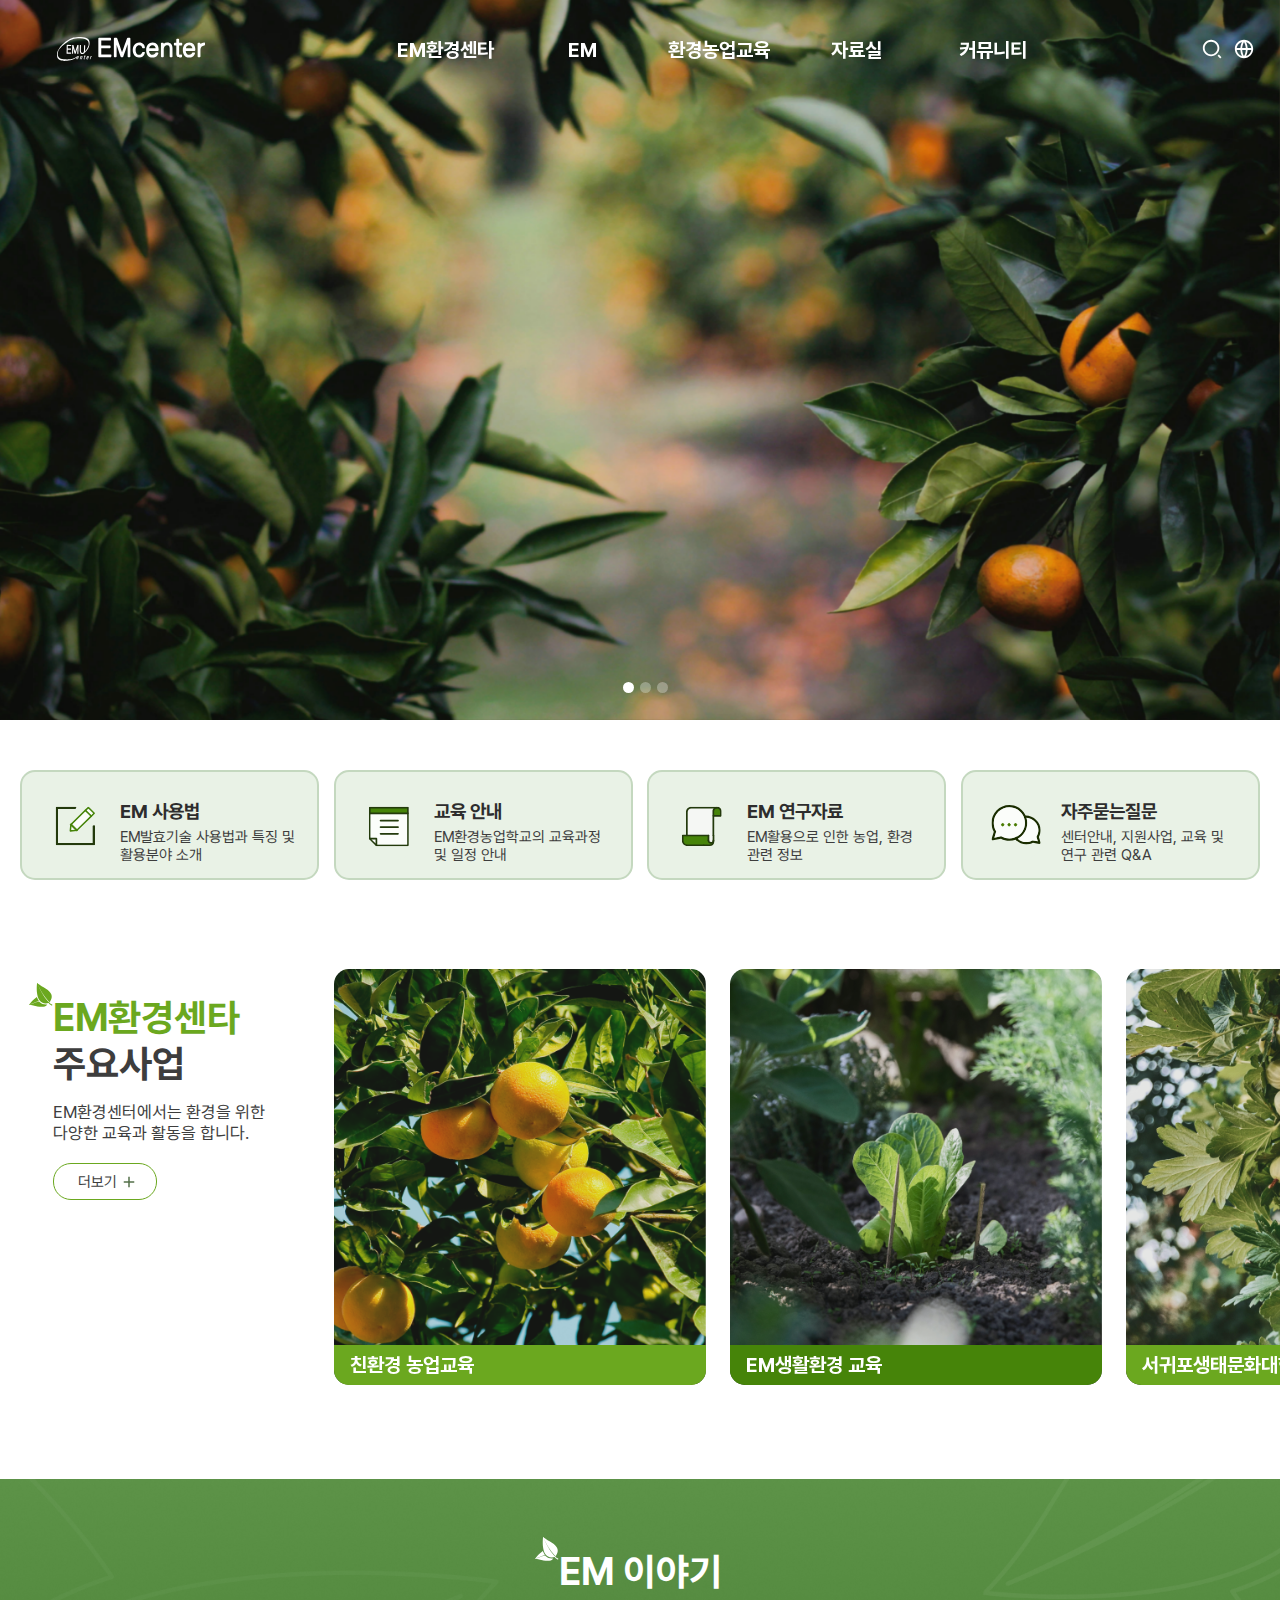
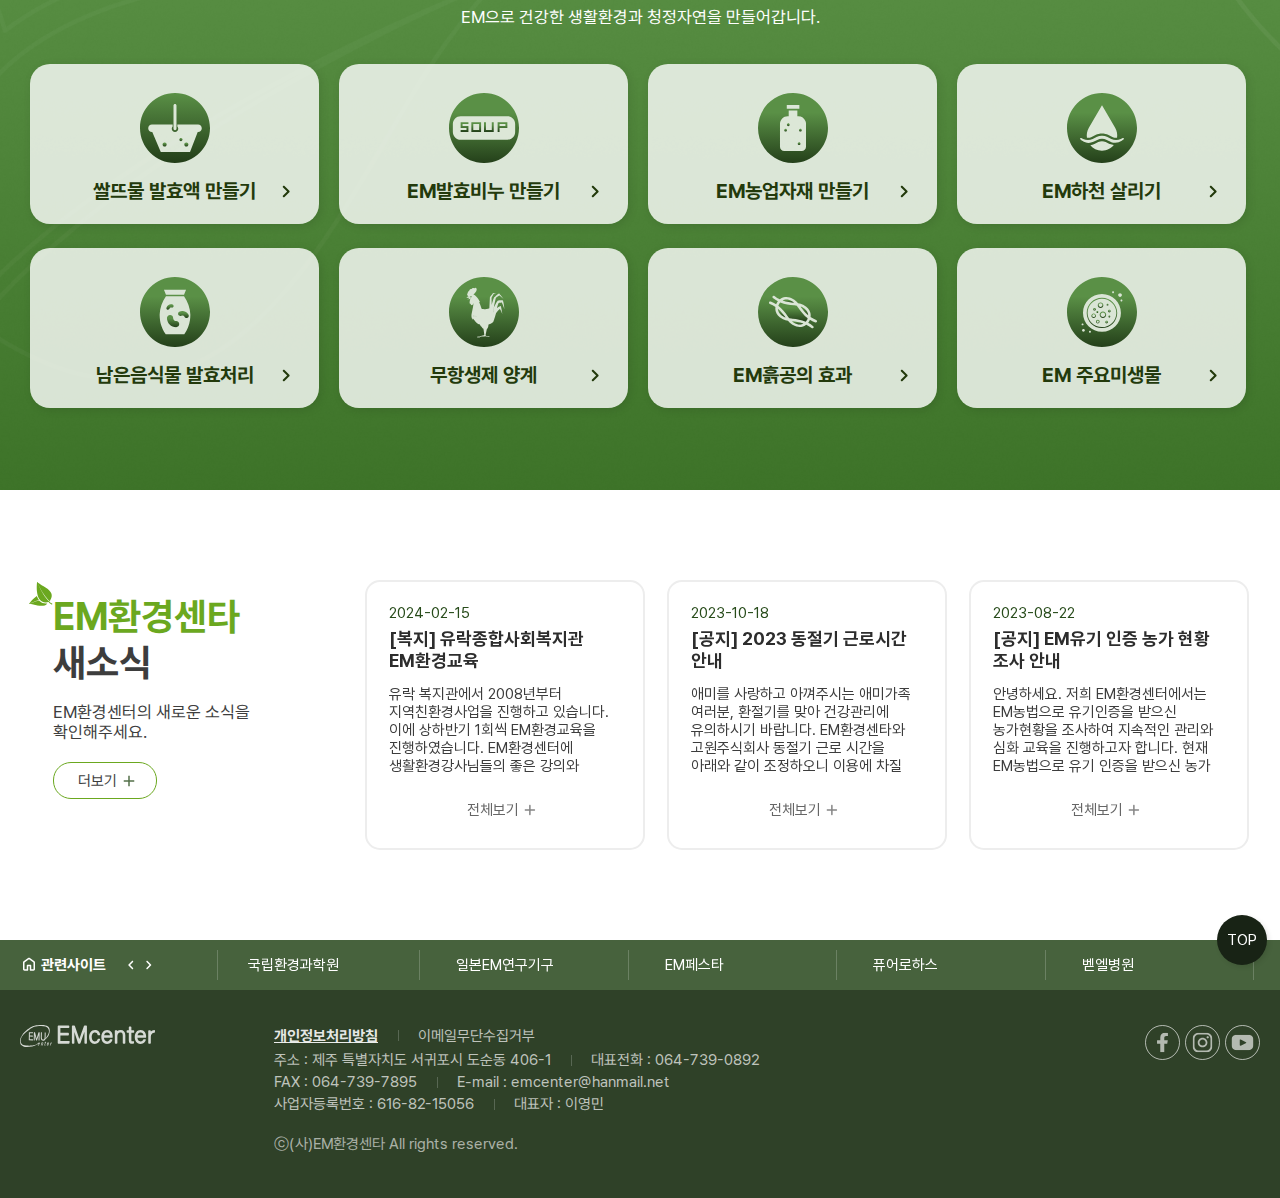
==== commit c45c2428: "." ====
--- a/EM/index.html
+++ b/EM/index.html
@@ -297,7 +297,92 @@
                 </div>
             </section>
         </div>
-        <footer class="footer"></footer>
+        <footer class="footer">           
+            <div class="f_top">
+                <div class="wrapper">
+                    <div class="f_inner">
+                        <div class="familysite">
+                            <a href="#n"><span>관련사이트</span></a>
+                            <button class="button_prev"></button>
+                            <button class="button_next"></button>
+                        </div>
+                        <div class="swiper">
+                            <ul class="swiper-wrapper">
+                                <li class="swiper-slide">
+                                    <a href="#n">국립환경과학원</a>
+                                </li>
+                                <li class="swiper-slide">
+                                    <a href="#n">일본EM연구기구</a>
+                                </li>
+                                <li class="swiper-slide">
+                                    <a href="#n">EM페스타</a>
+                                </li>
+                                <li class="swiper-slide">
+                                    <a href="#n">퓨어로하스</a>
+                                </li>
+                                <li class="swiper-slide">
+                                    <a href="#n">벧엘병원</a>
+                                </li>
+                                <li class="swiper-slide">
+                                    <a href="#n">EM기술네트워크</a>
+                                </li>
+                                <li class="swiper-slide">
+                                    <a href="#n">EM상사</a>
+                                </li>
+                                <li class="swiper-slide">
+                                    <a href="#n">환경학습네트워크</a>
+                                </li>
+                                <li class="swiper-slide">
+                                    <a href="#n">EM종합네트</a>
+                                </li>
+                            </ul>                            
+                        </div>                        
+                    </div>
+                </div>
+            </div>
+            <div class="f_btm">
+                <div class="wrapper">
+                    <div class="f_logo"><img src="images/common/logo_w.svg" alt="EMcenter"></div>
+                    <div class="sns">
+                        <ul>
+                            <li>
+                                <a href="#n"><img src="images/common/f_facebook.svg" alt="facebook"></a>
+                            </li>
+                            <li>
+                                <a href="#n"><img src="images/common/f_instagram.svg" alt="instagram"></a>
+                            </li>
+                            <li>
+                                <a href="#n"><img src="images/common/f_youtube.svg" alt="youtube"></a>
+                            </li>
+                        </ul>
+                    </div>               
+                    <div class="f_cnt">
+                        <div class="f_nav">
+                            <ul>
+                                <li class="privacy"><a href="#n">개인정보처리방침</a></li>
+                                <li><a href="#n">이메일무단수집거부</a></li>
+                            </ul>
+                        </div>
+                        <div class="f_info">
+                            <ul>
+                                <li>주소 : 제주 특별자치도 서귀포시 도순동 406-1</li>
+                                <li>대표전화 : 064-739-0892</li>
+                            </ul>
+                            <ul>
+                                <li>FAX : 064-739-7895</li>
+                                <li>E-mail : emcenter@hanmail.net</li>
+                            </ul>
+                            <ul>
+                                <li>사업자등록번호 : 616-82-15056</li>
+                                <li>대표자 : 이영민</li>
+                            </ul>                                                   
+                        </div>    
+                        <div class="copyright">ⓒ(사)EM환경센타 All rights reserved.</div>                                
+                    </div>                    
+                </div>
+                <a href="#n" class="top">TOP</a>
+            </div>        
+        </footer>
     </div>
     
 </body>
--- a/EM/css/main.css
+++ b/EM/css/main.css
@@ -658,7 +658,7 @@
 .em .tit h2 {
     font-size: 45px;
     font-weight: 700;
-    margin-bottom: 20px;
+    margin-bottom: 15px;
 }
 .em .tit h2 strong {
     position: relative;
@@ -680,7 +680,7 @@
     font-size: 18px;
 }
 .em .list {
-    margin: 50px 0 0 0;
+    margin: 30px 0 0 0;
     padding-bottom: 100px;
 }
 .em .list ul {
@@ -694,7 +694,7 @@
 .em .list ul li a {
     display: block;
     height: 220px;
-    background-color: rgba(255, 255, 255, 0.9);
+    background-color: rgba(255, 255, 255, 0.8);
     border-radius: 20px;
     text-align: center;
     box-shadow: 2px 2px 10px rgba(0,0,0,0.1);
@@ -720,6 +720,21 @@
     background-position: center center;
     background-size: 90px auto;
 }
+.em .list ul li a strong::after {
+    position: absolute;
+    right: 28px;
+    bottom: 0;
+    width: 27px;
+    height: 27px;
+    content: "";
+    background-repeat: no-repeat;
+    background-position: center center;
+    background-size: contain;
+    background-image: url("data:image/svg+xml,%3Csvg width='27' height='27' viewBox='0 0 27 27' fill='none' xmlns='http://www.w3.org/2000/svg'%3E%3Cpath d='M14.175 13.5004L9.78752 9.11289C9.58127 8.90664 9.47815 8.64414 9.47815 8.32539C9.47815 8.00664 9.58127 7.74414 9.78752 7.53789C9.99377 7.33164 10.2563 7.22852 10.575 7.22852C10.8938 7.22852 11.1563 7.33164 11.3625 7.53789L16.5375 12.7129C16.65 12.8254 16.7297 12.9473 16.7766 13.0785C16.8235 13.2098 16.8469 13.3504 16.8469 13.5004C16.8469 13.6504 16.8235 13.791 16.7766 13.9223C16.7297 14.0535 16.65 14.1754 16.5375 14.2879L11.3625 19.4629C11.1563 19.6691 10.8938 19.7723 10.575 19.7723C10.2563 19.7723 9.99377 19.6691 9.78752 19.4629C9.58127 19.2566 9.47815 18.9941 9.47815 18.6754C9.47815 18.3566 9.58127 18.0941 9.78752 17.8879L14.175 13.5004Z' fill='%23233A0C'/%3E%3C/svg%3E%0A");
+}
+.em .list ul li a:hover strong::after {
+    display: none;
+}
 .em .list ul li a strong br {
     display: none;
 }
@@ -761,10 +776,14 @@
     margin-top: 35px;
     position: relative;
     color: #fff;
+    padding: 0 20px 0 0;
+    width: 80px;
+    left: 50%;
+    transform: translate(-50%, -50%);
 }
 .em .list ul li a .more::after {
     position: absolute;
-    right: 79px;
+    right: 5px;
     top: 0;
     width: 18px;
     height: 18px;
@@ -804,7 +823,7 @@
     }
     .em .tit h2 {
         font-size: 38px;
-        margin-bottom: 15px;
+        margin-bottom: 12px;
     }
     .em .tit h2 strong::before {
         left: -25px;
@@ -816,7 +835,7 @@
         font-size: 17px;
     }
     .em .list {
-        margin: 40px 0 0 0;
+        margin: 25px 0 0 0;
         padding-bottom: 70px;
     }
     .em .list ul li {
@@ -837,15 +856,33 @@
         height: 80px;
         background-size: 70px auto;
     }
+    .em .list ul li a strong::after {
+        position: absolute;
+        right: 20px;
+        bottom: -1px;
+        width: 25px;
+        height: 25px;
+    }
     .em .list ul li a .memo {
+        line-height: 1.2;
+        height: 3.6em;
+        overflow: hidden;
         margin: 10px 0 0 0;
     }
     .em .list ul li a .more {
-        margin-top: 25px;
+        margin-top: 18px;
+        width: 80px;
+        left: 50%;
+        transform: translate(-50%, -50%);
     }
     .em .list ul li a:hover {
-        padding: 25px 10% 0 8%;
-        transform: translate(0, -15px);
+        padding: 20px 10% 0 8%;
+        transform: translate(0, -12px);
+    }
+}
+@media screen and (max-width:1120px){
+    .em .list ul li a strong::after {
+        display: none;
     }
 }
 @media screen and (max-width:1024px){
@@ -857,7 +894,7 @@
     }
     .em .tit h2 {
         font-size: 35px;
-        margin-bottom: 12px;
+        margin-bottom: 10px;
     }
     .em .tit h2 strong::before {
         left: -23px;
@@ -869,7 +906,7 @@
         font-size: 16px;
     }
     .em .list {
-        margin: 30px 0 0 0;
+        margin: 20px 0 0 0;
         padding-bottom: 60px;
     }
     .em .list ul li {
@@ -879,6 +916,10 @@
     .em .list ul li a {
         height: 140px;
         border-radius: 15px;
+    }
+    .em .list ul li a:hover {
+        transform: translate(0, 0);
+        opacity: 0.5;
     }
     .em .list ul li a strong {
         font-size: 18px;
@@ -890,10 +931,16 @@
         height: 60px;
         background-size: 60px auto;
     }
-    .em .list ul li a:hover {
+    .em .list ul li a:hover strong {
         display: none;
     }
-}
+    .em .list ul li a:hover .memo {
+        display: none;
+    }
+    .em .list ul li a:hover .more {
+        display: none;
+    }
+  }
 @media screen and (max-width:768px){
     .em {
         margin-top: 90px;
@@ -915,7 +962,7 @@
         font-size: 15px;
     }
     .em .list {
-        margin: 20px 0 0 0;
+        margin: 15px 0 0 0;
         padding-bottom: 55px;
     }
     .em .list ul li {
@@ -959,7 +1006,7 @@
     }
     .em .list {
         margin: 10px 0 0 0;
-        padding-bottom: 60px;
+        padding-bottom: 45px;
     }
     .em .list ul li {
         width: calc(50% - 12px);
@@ -1071,13 +1118,13 @@
 }
 .news .list ul li a .date {
     color: #284C1B;
-    margin-bottom: 10px;
+    margin-bottom: 8px;
 }
 .news .list ul li a .subject {
     font-size: 20px;
     font-weight: 700;
     color: #2d2d2d;
-    margin-bottom: 20px;
+    margin-bottom: 15px;
 }
 .news .list ul li a:hover .subject {
     color: #284C1B;
@@ -1088,7 +1135,7 @@
     overflow: hidden;
 }
 .news .list ul li a .more {
-    margin-top: 35px;
+    margin-top: 40px;
     left: 50%;
     transform: translate(-14%, -50%);
     position: relative;
@@ -1129,19 +1176,22 @@
     .news .tit a {
         margin-top: 20px;
     }
-    .news .list {
+      .news .list {
         margin-left: 20px;
     }
     .news .list ul li {
         width: 280px;
     }
     .news .list ul li a {
-        height: 280px;
+        height: 270px;
         padding: 22px;
+    }
+    .news .list ul li a .date {
+        margin-bottom: 6px;
     }
     .news .list ul li a .subject {
         font-size: 18px;
-        margin-bottom: 18px;
+        margin-bottom: 13px;
     }
     .news .list ul li a .more {
         margin-top: 35px;
@@ -1155,9 +1205,7 @@
     .news .inner {
         margin-top: 75px;
     }
-    .news .tit {
-        margin: 14px 0 0 33px;
-    }
+
     .news .tit h2 {
         font-size: 35px;
     }
@@ -1178,6 +1226,12 @@
         padding: 8px 34px 0 20px;
         border-radius: 15px;
     }
+    .news .tit a::after {
+        right: 14px;
+        top: 7px;
+        width: 18px;
+        height: 18px;
+    }
     .news .list {
         margin-left: 40px;
     }
@@ -1185,14 +1239,14 @@
         width: 270px;
     }
     .news .list ul li a {
-        height: 270px;
+        height: 245px;
     }
     .news .list ul li a .date {
-        margin-bottom: 8px;
+        margin-bottom: 5px;
     }
     .news .list ul li a .subject {
         font-size: 17px;
-        margin-bottom: 15px;
+        margin-bottom: 10px;
     }
     .news .list ul li a .memo {
         line-height: 1.2;
@@ -1211,6 +1265,7 @@
     .news .inner {
         margin-top: 60px;
         display: block;
+        position: relative;
     }
     .news .tit {
         margin: 14px 0 0 33px;
@@ -1241,23 +1296,28 @@
         height: 33px;
         padding: 7px 30px 0 20px;
     }
+    .news .tit a::after {
+        right: 14px;
+        top: 7px;
+        width: 16px;
+        height: 16px;
+    }
     .news .list {
         margin: 20px 0 0 10px;
-        position: relative;
     }
     .news .list ul li {
         width: 260px;
     }
     .news .list ul li a {
-        height: 215px;
+        height: 200px;
         padding: 20px;
     }
     .news .list ul li a .date {
-        margin-bottom: 6px;
+        margin-bottom: 4px;
     }
     .news .list ul li a .subject {
         font-size: 16px;
-        margin-bottom: 12px;
+        margin-bottom: 8px;
     }
     .news .list ul li a .memo {
         line-height: 1.2;
@@ -1265,10 +1325,82 @@
         overflow: hidden;
     }
     .news .list ul li a .more {
-        margin-top: 30px;
+        margin-top: 25px;
         transform: translate(-16%, -50%);
     }
     .news .list ul li a .more::after {
-        right: 68%;
+        right: 70%;
+        top: 1px;
+        width: 15px;
+        height: 15px;
+    }
+}
+@media screen and (max-width:500px){
+    .news .inner {
+        margin-top: 45px;
+        position: relative;
+    }
+    .news .tit {
+        margin: 14px 0 0 33px;
+    }
+    .news .tit h2 {
+        font-size: 25px;
+    }
+    .news .tit h2 strong::before {
+        left: -19px;
+        top: -11px;
+        width: 23px;
+        height: 21px;
+    }
+    .news .tit p {
+        display: none;
+    }
+    .news .tit a {
+        margin-top: 0;
+        position: absolute;
+        left: 50%;
+        bottom: -70px;
+        transform: translate(-50%, -50%);
+        width: 84px;
+        height: 31px;
+        padding: 7px 30px 0 18px;
+    }
+    .news .tit a::after {
+        right: 13px;
+        top: 7px;
+        width: 15px;
+        height: 15px;
+    }
+    .news .list {
+        margin: 10px 0 0 5px;
+        
+    }
+    .news .list ul li {
+        width: 260px;
+    }
+    .news .list ul li a {
+        height: 160px;
+        padding: 15px;
+    }
+    .news .list ul li a .date {
+        margin-bottom: 4px;
+    }
+    .news .list ul li a .subject {
+        font-size: 14px;
+        margin-bottom: 6px;
+    }
+    .news .list ul li a .memo {
+        line-height: 1.2;
+        height: 3.6em;
+        overflow: hidden;
+    }
+    .news .list ul li a .more {
+        margin-top: 22px;
+        transform: translate(-13%, -50%);
+    }
+    .news .list ul li a .more::after {
+        right: 73%;
+        width: 14px;
+        height: 14px;
     }
 }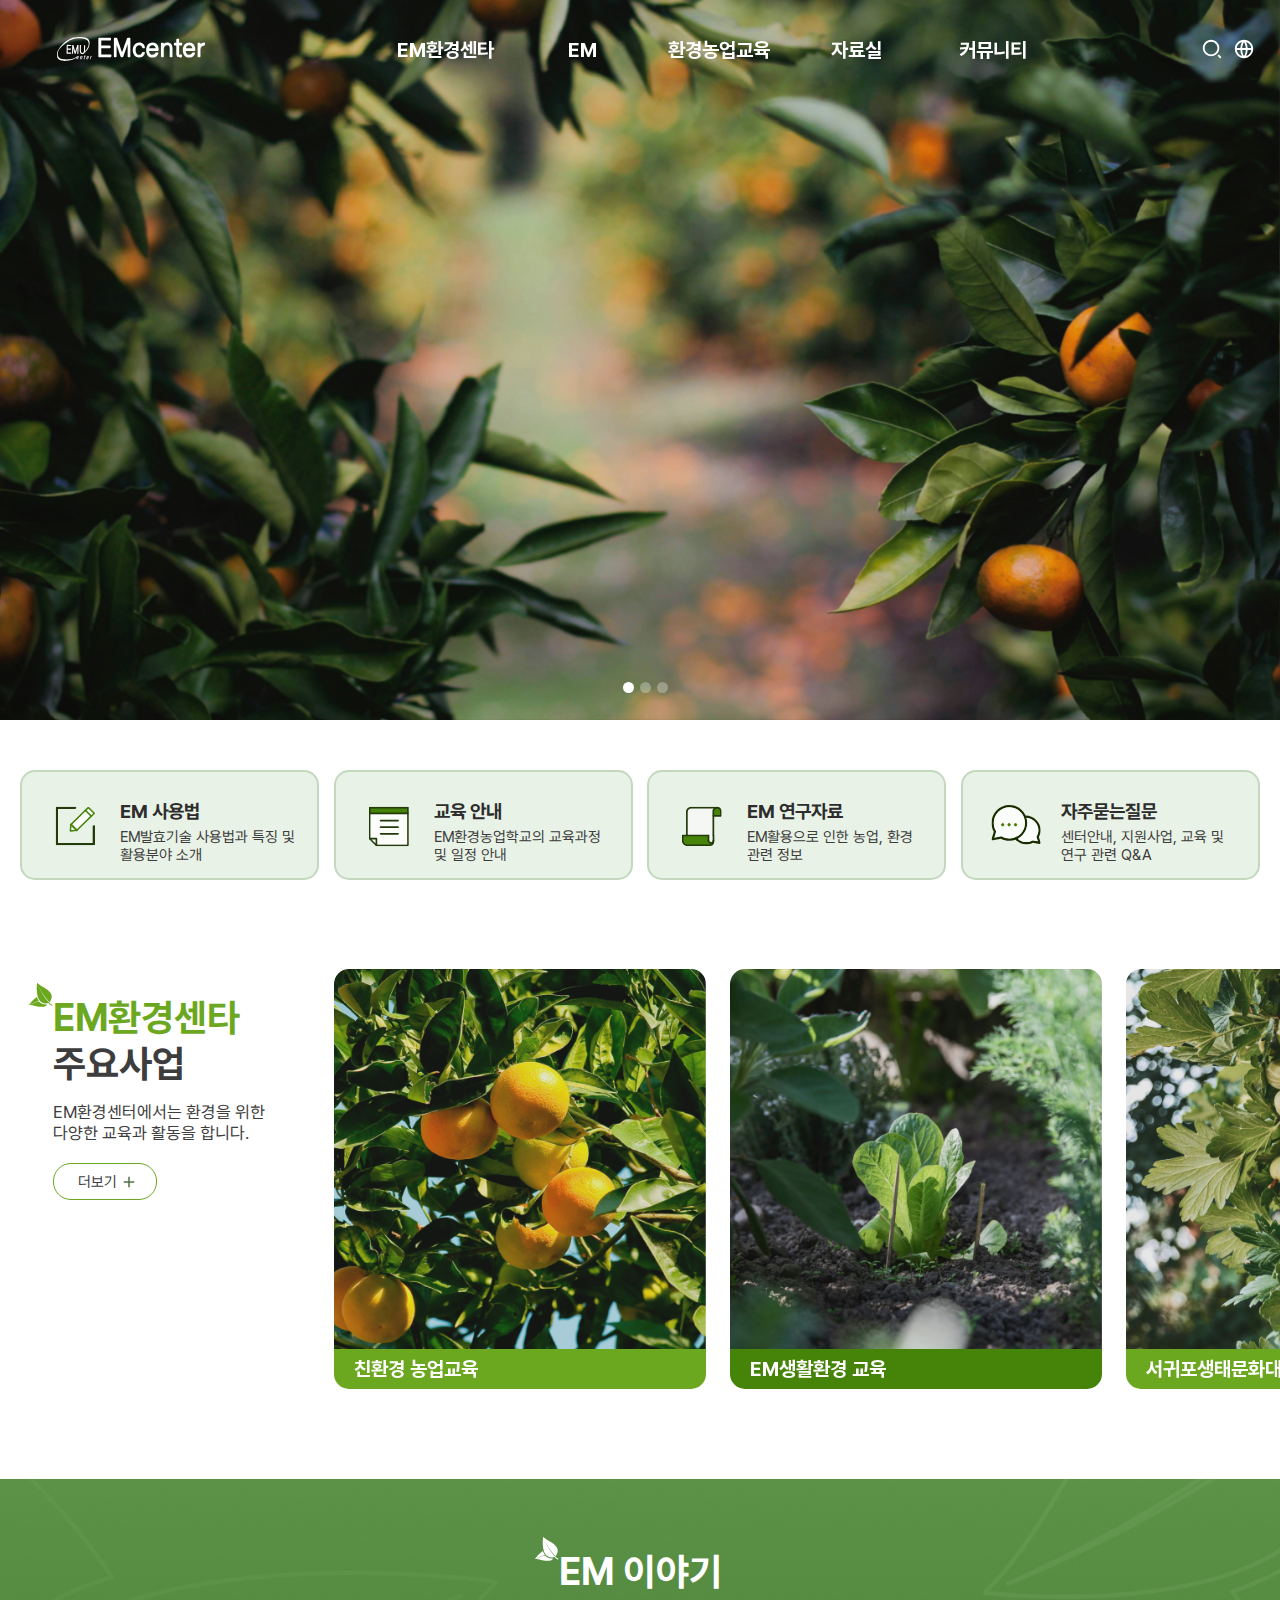
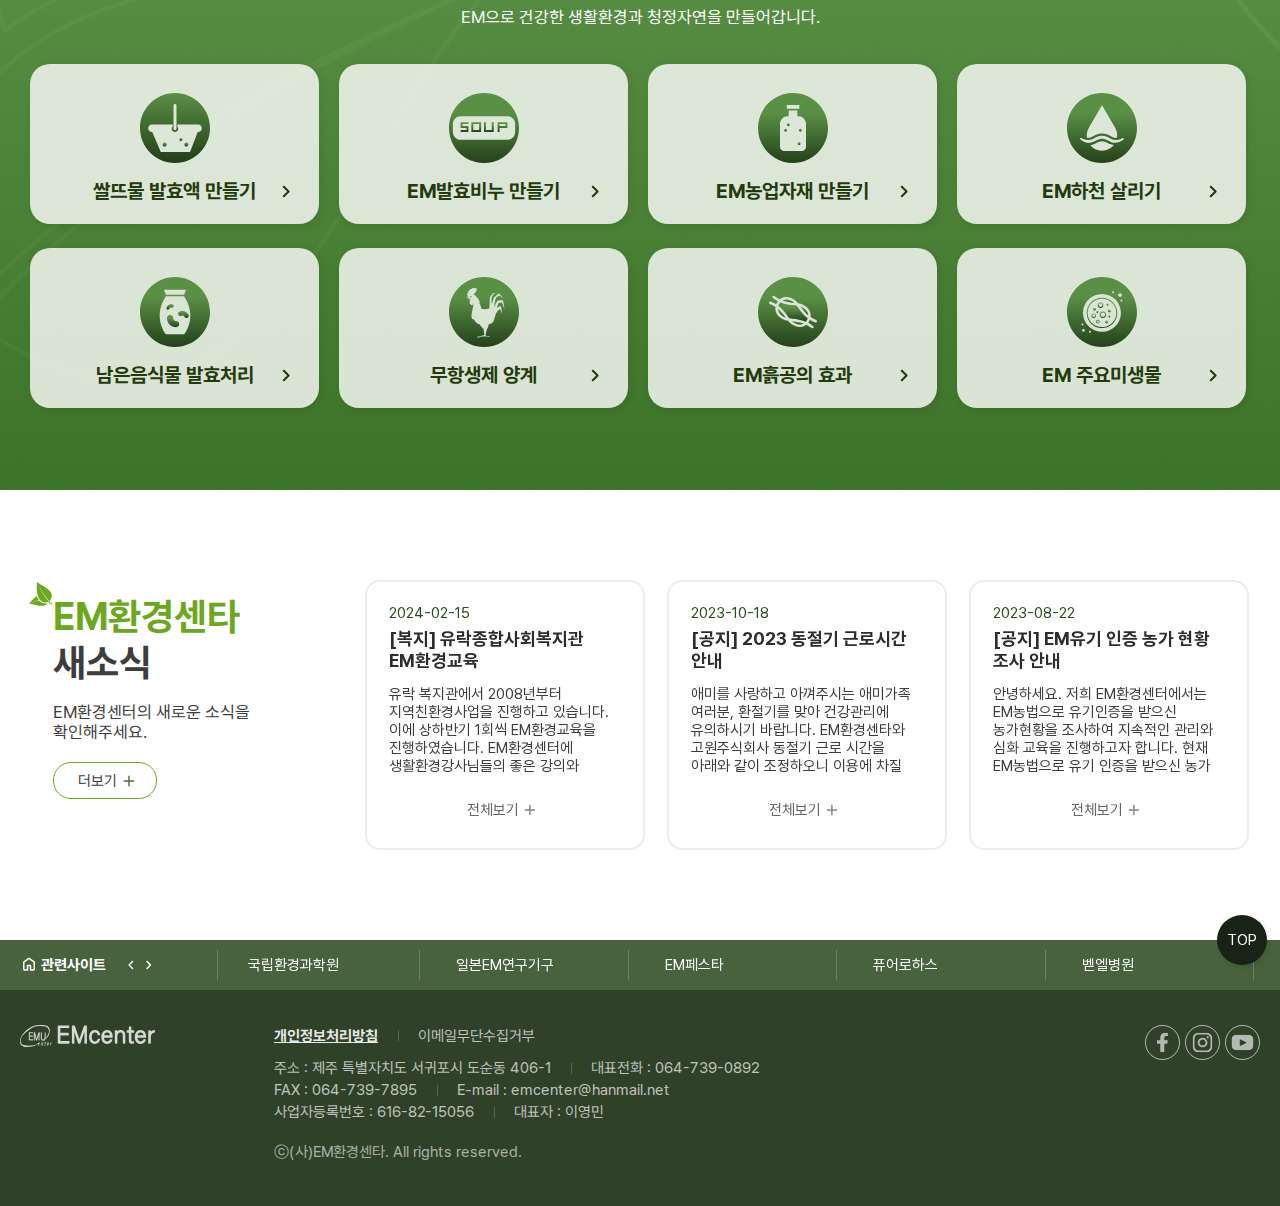
==== commit e62459a6: "." ====
--- a/EM/index.html
+++ b/EM/index.html
@@ -377,7 +377,7 @@
                                 <li>대표자 : 이영민</li>
                             </ul>                                                   
                         </div>    
-                        <div class="copyright">ⓒ(사)EM환경센타 All rights reserved.</div>                                
+                        <div class="copyright">ⓒ(사)EM환경센타. All rights reserved.</div>                                
                     </div>                    
                 </div>
                 <a href="#n" class="top">TOP</a>
--- a/EM/css/main.css
+++ b/EM/css/main.css
@@ -408,26 +408,22 @@
 }
 .biz .swiper-slide a strong {
     position: absolute;
-    left: 20px;
-    bottom: 29px;
+    left: 4px;
+    bottom: 0;
+    width: calc(100% - 8px);
+    height: 50px;
+    background-color: #6BA81F;
     content: "";
     z-index: 10;
     color: #fff;
     font-size: 23px;
     font-weight: 700;
-}
-.biz .swiper-slide a span::after {
-    position: absolute;
-    left: 0;
-    bottom: 0;
-    background-color: #6BA81F;
-    content: "";
-    width: 100%;
-    height: 50px;
+    padding-left: 20px;
+    line-height: 50px; 
     border-radius: 0 0 15px 15px;
 }
-.biz .swiper-slide a.emlife span::after,
-.biz .swiper-slide a.social span::after {
+.biz .swiper-slide a.emlife strong,
+.biz .swiper-slide a.social strong {
     background-color: #468409;
 }
 
@@ -466,11 +462,9 @@
         width: 380px;
     }
     .biz .swiper-slide a strong {
-        bottom: 24px;
+        height: 40px;
+        line-height: 40px; 
         font-size: 20px;
-    }
-    .biz .swiper-slide a span::after {
-        height: 40px;
     }
 }
 @media screen and (max-width:1024px){
@@ -513,11 +507,9 @@
         width: 350px;
     }
     .biz .swiper-slide a strong {
-        bottom: 22px;
+        height: 36px;
+        line-height: 36px; 
         font-size: 18px;
-    }
-    .biz .swiper-slide a span::after {
-        height: 36px;
     }
 }
 @media screen and (max-width:768px){
@@ -577,19 +569,20 @@
         border-radius: 10px;
     }
     .biz .swiper-slide a strong {
-        left: 15px;
-        bottom: 18px;
+        height: 30px;
+        line-height: 30px; 
         font-size: 16px;
-    }
-    .biz .swiper-slide a span::after {
-        height: 30px;
         border-radius: 0 0 10px 10px;
     }
-    .biz .swiper-slide a.emlife span::after,
-    .biz .swiper-slide a.bio span::after {
+    .biz .swiper-slide a.bio,
+    .biz .swiper-slide a.social {
+        margin-top: 10px;
+    }
+    .biz .swiper-slide a.emlife strong,
+    .biz .swiper-slide a.bio strong {
         background-color: #468409;
     }
-    .biz .swiper-slide a.social span::after {
+    .biz .swiper-slide a.social strong {
         background-color: #6BA81F;
     }
 }
@@ -617,7 +610,7 @@
         bottom: -70px;
         width: 84px;
         height: 31px;
-        padding: 7px 30px 0 18px;
+        padding: 7px 18px 0 18px;
     }
     .biz .tit a::after {
         right: 13px;
@@ -636,13 +629,14 @@
         border-radius: 8px;
     }
     .biz .swiper-slide a strong {
-        left: 12px;
-        bottom: 18px;
+        height: 28px;
+        line-height: 28px; 
         font-size: 14px;
-    }
-    .biz .swiper-slide a span::after {
-        height: 28px;
         border-radius: 0 0 8px 8px;
+    }
+    .biz .swiper-slide a.bio,
+    .biz .swiper-slide a.social {
+        margin-top: 6px;
     }
 }
 
@@ -1363,7 +1357,7 @@
         transform: translate(-50%, -50%);
         width: 84px;
         height: 31px;
-        padding: 7px 30px 0 18px;
+        padding: 7px 18px 0 18px;
     }
     .news .tit a::after {
         right: 13px;
@@ -1395,6 +1389,7 @@
         overflow: hidden;
     }
     .news .list ul li a .more {
+        width: 215px;
         margin-top: 22px;
         transform: translate(-13%, -50%);
     }
